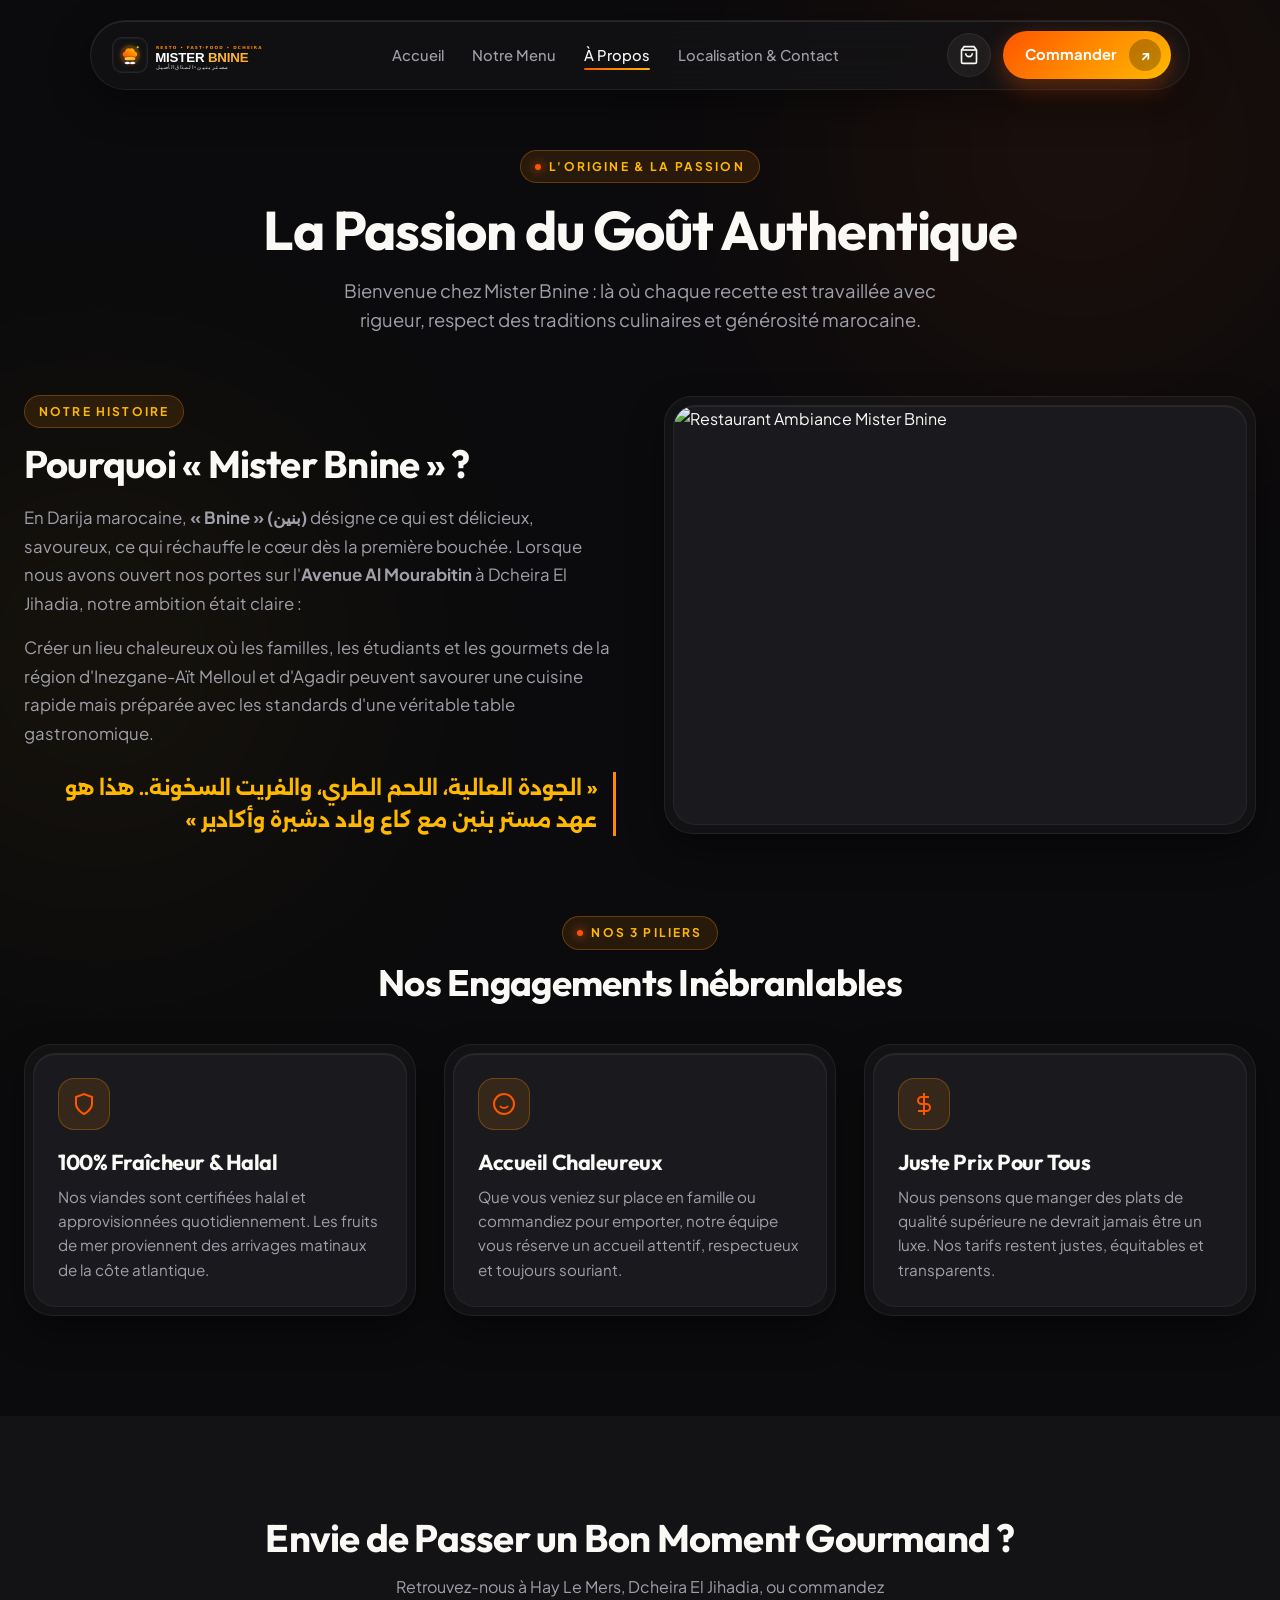
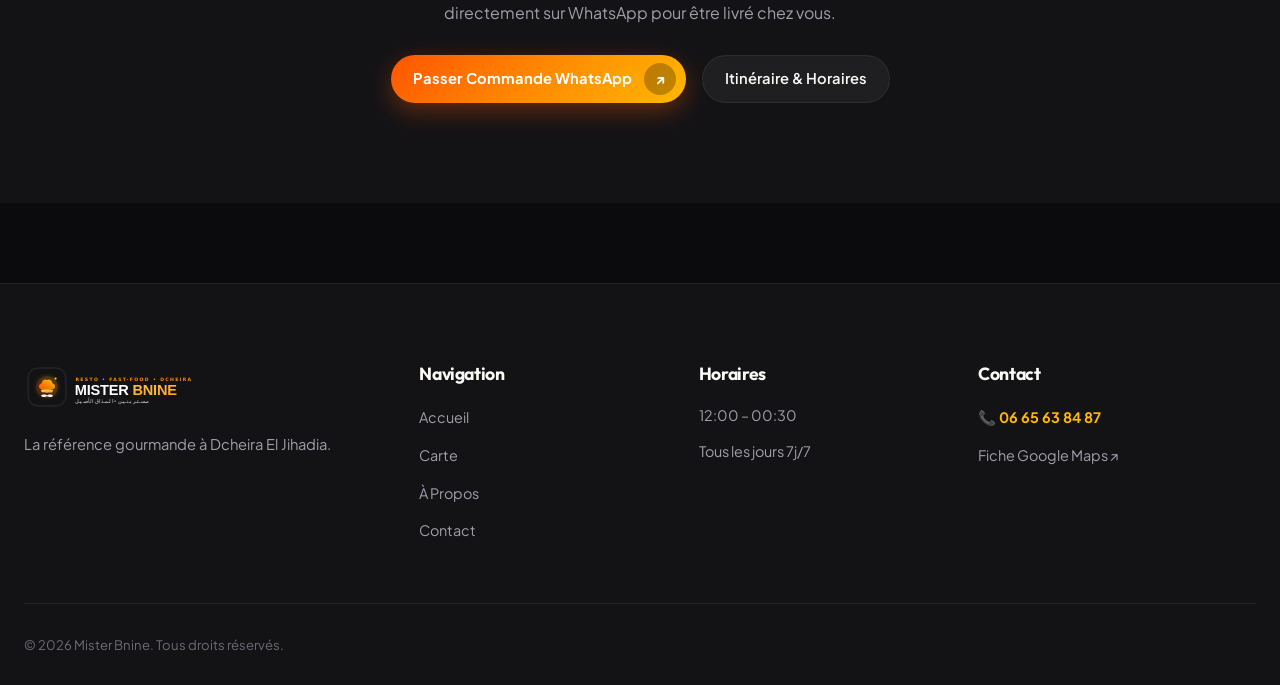
==== about.html @ 8c26ad66 "feat: initial release for Mister Bnine restaurant website and digital ordering system" ====
<!DOCTYPE html>
<html lang="fr" dir="ltr">
<head>
  <meta charset="UTF-8">
  <meta name="viewport" content="width=device-width, initial-scale=1.0">
  <title>À Propos | Mister Bnine - L'Histoire et les Valeurs à Dcheira El Jihadia</title>
  <meta name="description" content="Découvrez l'histoire de Mister Bnine à Dcheira El Jihadia. Notre engagement pour des produits 100% frais, un savoir-faire artisanal et l'amour de la street-food marocaine et internationale.">
  <meta name="keywords" content="Mister Bnine histoire, restaurant Dcheira El Jihadia, qualité Mister Bnine, snack Dcheira, cuisine marocaine fast food">

  <!-- Open Graph -->
  <meta property="og:type" content="article">
  <meta property="og:title" content="À Propos de Mister Bnine | Dcheira El Jihadia">
  <meta property="og:description" content="L'histoire passionnée d'un restaurant qui a su conquérir le cœur et les papilles de Hay Le Mers.">
  <meta property="og:image" content="https://images.unsplash.com/photo-1555396273-367ea4eb4db5?auto=format&fit=crop&w=1200&q=80">
  <meta property="og:url" content="https://maps.app.goo.gl/Y2hHxJQywBc3FXu29">

  <!-- Favicon -->
  <link rel="icon" type="image/svg+xml" href="assets/favicon.svg">

  <!-- Styles -->
  <link rel="stylesheet" href="styles.css">

  <style>
    .about-header {
      padding-top: 150px;
      padding-bottom: 60px;
      text-align: center;
    }
    .about-story-grid {
      display: grid;
      grid-template-columns: 1fr 1fr;
      gap: 48px;
      align-items: center;
      margin-bottom: 80px;
    }
    .values-grid {
      display: grid;
      grid-template-columns: repeat(3, 1fr);
      gap: 28px;
      margin-top: 40px;
    }
    @media (max-width: 900px) {
      .about-story-grid, .values-grid {
        grid-template-columns: 1fr;
      }
    }
  </style>
</head>
<body>

  <!-- Ambient Glow -->
  <div class="ambient-glow glow-top-right"></div>
  <div class="ambient-glow glow-mid-left"></div>

  <!-- Island Navigation -->
  <header class="island-header">
    <nav class="nav-island" aria-label="Navigation Principale">
      <a href="index.html" class="brand-link">
        <img src="assets/logo.svg" alt="Mister Bnine Logo" class="brand-logo-img">
      </a>

      <ul class="nav-links">
        <li class="nav-item"><a href="index.html">Accueil</a></li>
        <li class="nav-item"><a href="menu.html">Notre Menu</a></li>
        <li class="nav-item"><a href="about.html" class="active">À Propos</a></li>
        <li class="nav-item"><a href="contact.html">Localisation & Contact</a></li>
      </ul>

      <div class="nav-actions">
        <button class="btn-cart-trigger" aria-label="Panier">
          <svg width="20" height="20" viewBox="0 0 24 24" fill="none" stroke="currentColor" stroke-width="2">
            <path d="M6 2L3 6v14a2 2 0 0 0 2 2h14a2 2 0 0 0 2-2V6l-3-4z"></path>
            <line x1="3" y1="6" x2="21" y2="6"></line>
            <path d="M16 10a4 4 0 0 1-8 0"></path>
          </svg>
          <span class="cart-count-badge" style="display:none;">0</span>
        </button>

        <a href="https://wa.me/212665638487" target="_blank" rel="noopener" class="btn-primary">
          <span>Commander</span>
          <span class="btn-icon-circle">↗</span>
        </a>

        <button class="mobile-toggle" aria-label="Menu Mobile">
          <span></span><span></span><span></span>
        </button>
      </div>
    </nav>
  </header>

  <!-- Mobile Drawer -->
  <div class="mobile-nav-drawer">
    <a href="index.html">Accueil</a>
    <a href="menu.html">Notre Menu</a>
    <a href="about.html">À Propos</a>
    <a href="contact.html">Localisation & Contact</a>
    <a href="tel:+212665638487" style="color:var(--accent-gold); font-size:1.3rem;">📞 06 65 63 84 87</a>
  </div>

  <main>
    <section class="about-header">
      <div class="container">
        <div class="eyebrow-badge">
          <span class="dot"></span>
          <span>L'Origine & La Passion</span>
        </div>
        <h1 style="font-size:3.4rem; margin-top:16px;">La Passion du Goût Authentique</h1>
        <p style="color:var(--text-secondary); max-width:640px; margin:14px auto 0; font-size:1.15rem;">
          Bienvenue chez Mister Bnine : là où chaque recette est travaillée avec rigueur, respect des traditions culinaires et générosité marocaine.
        </p>
      </div>
    </section>

    <!-- Story Grid -->
    <section class="section" style="padding-top:0;">
      <div class="container">
        
        <div class="about-story-grid">
          <div>
            <div class="eyebrow-badge" style="margin-bottom:14px;">Notre Histoire</div>
            <h2 style="font-size:2.4rem; margin-bottom:18px;">Pourquoi « Mister Bnine » ?</h2>
            <p style="color:var(--text-secondary); font-size:1.05rem; margin-bottom:16px; line-height:1.7;">
              En Darija marocaine, <strong>« Bnine » (بنين)</strong> désigne ce qui est délicieux, savoureux, ce qui réchauffe le cœur dès la première bouchée. Lorsque nous avons ouvert nos portes sur l'<strong>Avenue Al Mourabitin</strong> à Dcheira El Jihadia, notre ambition était claire :
            </p>
            <p style="color:var(--text-secondary); font-size:1.05rem; margin-bottom:24px; line-height:1.7;">
              Créer un lieu chaleureux où les familles, les étudiants et les gourmets de la région d'Inezgane-Aït Melloul et d'Agadir peuvent savourer une cuisine rapide mais préparée avec les standards d'une véritable table gastronomique.
            </p>
            <div class="arabic-text" style="font-size:1.25rem; color:var(--accent-gold); font-weight:700; border-right:3px solid var(--accent-secondary); padding-right:16px;">
              « الجودة العالية، اللحم الطري، والفريت السخونة.. هذا هو عهد مستر بنين مع كاع ولاد دشيرة وأكادير »
            </div>
          </div>

          <div class="doppelrand-card">
            <div class="doppelrand-inner" style="padding:0; overflow:hidden; height:420px;">
              <img src="https://images.unsplash.com/photo-1555396273-367ea4eb4db5?auto=format&fit=crop&w=800&q=80" alt="Restaurant Ambiance Mister Bnine" style="width:100%; height:100%; object-fit:cover;">
            </div>
          </div>
        </div>

        <!-- 3 Pillars of Quality -->
        <div style="text-align:center; max-width:600px; margin:40px auto 0;">
          <div class="eyebrow-badge">
            <span class="dot"></span>
            <span>Nos 3 Piliers</span>
          </div>
          <h2 style="font-size:2.3rem; margin-top:12px;">Nos Engagements Inébranlables</h2>
        </div>

        <div class="values-grid">
          
          <div class="doppelrand-card">
            <div class="doppelrand-inner">
              <div class="bento-icon-box">
                <svg width="24" height="24" viewBox="0 0 24 24" fill="none" stroke="currentColor" stroke-width="2">
                  <path d="M12 22s8-4 8-10V5l-8-3-8 3v7c0 6 8 10 8 10z"></path>
                </svg>
              </div>
              <h3 style="font-size:1.35rem; margin-bottom:10px;">100% Fraîcheur & Halal</h3>
              <p style="color:var(--text-secondary); font-size:0.95rem; line-height:1.6;">
                Nos viandes sont certifiées halal et approvisionnées quotidiennement. Les fruits de mer proviennent des arrivages matinaux de la côte atlantique.
              </p>
            </div>
          </div>

          <div class="doppelrand-card">
            <div class="doppelrand-inner">
              <div class="bento-icon-box">
                <svg width="24" height="24" viewBox="0 0 24 24" fill="none" stroke="currentColor" stroke-width="2">
                  <circle cx="12" cy="12" r="10"></circle>
                  <path d="M8 14s1.5 2 4 2 4-2 4-2"></path>
                  <line x1="9" y1="9" x2="9.01" y2="9"></line>
                  <line x1="15" y1="9" x2="15.01" y2="9"></line>
                </svg>
              </div>
              <h3 style="font-size:1.35rem; margin-bottom:10px;">Accueil Chaleureux</h3>
              <p style="color:var(--text-secondary); font-size:0.95rem; line-height:1.6;">
                Que vous veniez sur place en famille ou commandiez pour emporter, notre équipe vous réserve un accueil attentif, respectueux et toujours souriant.
              </p>
            </div>
          </div>

          <div class="doppelrand-card">
            <div class="doppelrand-inner">
              <div class="bento-icon-box">
                <svg width="24" height="24" viewBox="0 0 24 24" fill="none" stroke="currentColor" stroke-width="2">
                  <line x1="12" y1="1" x2="12" y2="23"></line>
                  <path d="M17 5H9.5a3.5 3.5 0 0 0 0 7h5a3.5 3.5 0 0 1 0 7H6"></path>
                </svg>
              </div>
              <h3 style="font-size:1.35rem; margin-bottom:10px;">Juste Prix Pour Tous</h3>
              <p style="color:var(--text-secondary); font-size:0.95rem; line-height:1.6;">
                Nous pensons que manger des plats de qualité supérieure ne devrait jamais être un luxe. Nos tarifs restent justes, équitables et transparents.
              </p>
            </div>
          </div>

        </div>

      </div>
    </section>

    <!-- CTA Section -->
    <section class="section" style="background:var(--bg-surface);">
      <div class="container" style="text-align:center;">
        <h2 style="font-size:2.4rem;">Envie de Passer un Bon Moment Gourmand ?</h2>
        <p style="color:var(--text-secondary); max-width:550px; margin:14px auto 30px;">
          Retrouvez-nous à Hay Le Mers, Dcheira El Jihadia, ou commandez directement sur WhatsApp pour être livré chez vous.
        </p>
        <div style="display:flex; justify-content:center; gap:16px; flex-wrap:wrap;">
          <a href="https://wa.me/212665638487" target="_blank" class="btn-primary">
            <span>Passer Commande WhatsApp</span>
            <span class="btn-icon-circle">↗</span>
          </a>
          <a href="contact.html" class="btn-secondary">
            <span>Itinéraire & Horaires</span>
          </a>
        </div>
      </div>
    </section>
  </main>

  <!-- Cart Drawer -->
  <div class="cart-drawer-overlay"></div>
  <aside class="cart-drawer" aria-label="Panier">
    <div class="cart-header">
      <h3>
        <svg width="22" height="22" viewBox="0 0 24 24" fill="none" stroke="currentColor" stroke-width="2">
          <path d="M6 2L3 6v14a2 2 0 0 0 2 2h14a2 2 0 0 0 2-2V6l-3-4z"></path>
          <line x1="3" y1="6" x2="21" y2="6"></line>
          <path d="M16 10a4 4 0 0 1-8 0"></path>
        </svg>
        <span>Mon Panier Mister Bnine</span>
      </h3>
      <button class="btn-close-cart" aria-label="Fermer">✕</button>
    </div>
    <div class="cart-items-list"></div>
    <div class="cart-footer">
      <div class="cart-total-row">
        <span>Total :</span>
        <span class="cart-total-val">0 DH</span>
      </div>
      <div class="order-type-selector">
        <button class="order-type-btn active" data-type="livraison">🛵 Livraison</button>
        <button class="order-type-btn" data-type="emporter">🥡 À emporter</button>
      </div>
      <input type="text" id="cart-name" class="cart-input-field" placeholder="Votre nom complet...">
      <input type="text" id="cart-address" class="cart-input-field" placeholder="Adresse à Dcheira / Inezgane...">
      <input type="text" id="cart-notes" class="cart-input-field" placeholder="Notes particulières...">
      <button class="btn-whatsapp-checkout">Envoyer sur WhatsApp</button>
    </div>
  </aside>

  <!-- Footer -->
  <footer class="site-footer">
    <div class="container">
      <div class="footer-grid">
        <div class="footer-brand">
          <img src="assets/logo.svg" alt="Mister Bnine Logo" style="height:46px; width:auto;">
          <p>La référence gourmande à Dcheira El Jihadia.</p>
        </div>
        <div class="footer-col">
          <h4>Navigation</h4>
          <ul class="footer-links">
            <li><a href="index.html">Accueil</a></li>
            <li><a href="menu.html">Carte</a></li>
            <li><a href="about.html">À Propos</a></li>
            <li><a href="contact.html">Contact</a></li>
          </ul>
        </div>
        <div class="footer-col">
          <h4>Horaires</h4>
          <ul class="footer-links" style="color:var(--text-secondary); font-size:0.9rem;">
            <li>12:00 – 00:30</li>
            <li>Tous les jours 7j/7</li>
          </ul>
        </div>
        <div class="footer-col">
          <h4>Contact</h4>
          <ul class="footer-links">
            <li><a href="tel:+212665638487" style="color:var(--accent-gold); font-weight:700;">📞 06 65 63 84 87</a></li>
            <li><a href="https://maps.app.goo.gl/Y2hHxJQywBc3FXu29" target="_blank" rel="noopener">Fiche Google Maps ↗</a></li>
          </ul>
        </div>
      </div>
      <div class="footer-bottom">
        <div>&copy; 2026 Mister Bnine. Tous droits réservés.</div>
      </div>
    </div>
  </footer>

  <script src="app.js"></script>
</body>
</html>
---- styles.css ----
/* ==========================================================================
   MISTER BNINE - HIGH-END DIGITAL EXPERIENCE DESIGN SYSTEM
   Restaurant & Fast-Food Gastronomique | Dcheira El Jihadia (Agadir)
   Design Archetype: Warm Culinary Noir & Architectural Glass Doppelrand
   ========================================================================== */

@import url('https://fonts.googleapis.com/css2?family=Alexandria:wght@400;600;700;800&family=Outfit:wght@400;500;600;700;800;900&family=Plus+Jakarta+Sans:wght@300;400;500;600;700;800&display=swap');

:root {
  /* Brand Culinary Noir & Amber Palette */
  --bg-deep: #0B0B0D;
  --bg-surface: #131316;
  --bg-card: #1A1A1E;
  --bg-card-inner: #222227;
  --bg-elevated: #28282F;
  
  --accent-primary: #FF5500;
  --accent-secondary: #FF8A00;
  --accent-gold: #FFB800;
  --accent-gold-light: #FFE28A;
  --accent-gradient: linear-gradient(135deg, #FF5500 0%, #FF8A00 50%, #FFB800 100%);
  --accent-subtle: rgba(255, 138, 0, 0.12);
  --accent-glow: rgba(255, 85, 0, 0.35);

  --text-primary: #FAF9F6;
  --text-secondary: #A0A0AB;
  --text-muted: #6B6B76;
  
  --border-subtle: rgba(255, 255, 255, 0.07);
  --border-glow: rgba(255, 138, 0, 0.3);
  --border-highlight: rgba(255, 255, 255, 0.15);

  --status-open: #10B981;
  --status-closed: #EF4444;

  /* Typography */
  --font-heading: 'Outfit', -apple-system, sans-serif;
  --font-body: 'Plus Jakarta Sans', -apple-system, sans-serif;
  --font-arabic: 'Alexandria', 'Cairo', sans-serif;

  /* Haptic Transitions */
  --ease-spring: cubic-bezier(0.16, 1, 0.3, 1);
  --ease-smooth: cubic-bezier(0.32, 0.72, 0, 1);
  --duration-fast: 200ms;
  --duration-normal: 400ms;
  --duration-slow: 700ms;

  /* Doppelrand / Double-Bezel Radii */
  --radius-outer: 28px;
  --radius-inner: 22px;
  --radius-pill: 9999px;
  --radius-sm: 14px;
}

/* Base Reset & Smooth Scroll */
*, *::before, *::after {
  box-sizing: border-box;
  margin: 0;
  padding: 0;
}

html {
  font-size: 16px;
  scroll-behavior: smooth;
  background-color: var(--bg-deep);
  color: var(--text-primary);
  font-family: var(--font-body);
  -webkit-font-smoothing: antialiased;
  -moz-osx-font-smoothing: grayscale;
}

body {
  min-height: 100dvh;
  overflow-x: hidden;
  background-color: var(--bg-deep);
  line-height: 1.6;
  position: relative;
}

/* Ambient Radial Mesh & Grain Simulation */
.ambient-glow {
  position: fixed;
  pointer-events: none;
  z-index: 0;
  width: 600px;
  height: 600px;
  border-radius: 50%;
  filter: blur(140px);
  opacity: 0.18;
  transition: transform var(--duration-slow) var(--ease-spring);
}

.glow-top-right {
  top: -150px;
  right: -100px;
  background: radial-gradient(circle, #FF5500 0%, transparent 70%);
}

.glow-mid-left {
  top: 40%;
  left: -200px;
  background: radial-gradient(circle, #FFB800 0%, transparent 70%);
  opacity: 0.12;
}

/* Typography Scale */
h1, h2, h3, h4, h5, h6 {
  font-family: var(--font-heading);
  color: var(--text-primary);
  line-height: 1.15;
  font-weight: 700;
  letter-spacing: -0.02em;
}

.arabic-text {
  font-family: var(--font-arabic);
  direction: rtl;
}

/* Eyebrow Micro Badges */
.eyebrow-badge {
  display: inline-flex;
  align-items: center;
  gap: 8px;
  padding: 6px 14px;
  border-radius: var(--radius-pill);
  font-size: 0.75rem;
  font-weight: 700;
  text-transform: uppercase;
  letter-spacing: 0.18em;
  background: var(--accent-subtle);
  border: 1px solid var(--border-glow);
  color: var(--accent-gold);
}

.eyebrow-badge .dot {
  width: 6px;
  height: 6px;
  border-radius: 50%;
  background: var(--accent-primary);
  box-shadow: 0 0 10px var(--accent-primary);
  animation: pulseDot 2s infinite ease-in-out;
}

@keyframes pulseDot {
  0%, 100% { opacity: 1; transform: scale(1); }
  50% { opacity: 0.4; transform: scale(0.85); }
}

/* Containers */
.container {
  width: 100%;
  max-width: 1280px;
  margin: 0 auto;
  padding: 0 24px;
  position: relative;
  z-index: 2;
}

/* Section Spacing (Allowing breathing space) */
.section {
  padding: 100px 0;
  position: relative;
}

@media (max-width: 768px) {
  .section {
    padding: 60px 0;
  }
}

/* ==========================================================================
   FLOATING ISLAND NAVIGATION
   ========================================================================== */
.island-header {
  position: fixed;
  top: 20px;
  left: 0;
  right: 0;
  z-index: 1000;
  display: flex;
  justify-content: center;
  padding: 0 20px;
  pointer-events: none;
}

.nav-island {
  pointer-events: auto;
  display: flex;
  align-items: center;
  justify-content: space-between;
  width: 100%;
  max-width: 1100px;
  padding: 10px 18px;
  background: rgba(19, 19, 22, 0.75);
  backdrop-filter: blur(20px);
  -webkit-backdrop-filter: blur(20px);
  border: 1px solid var(--border-subtle);
  border-radius: var(--radius-pill);
  box-shadow: 0 12px 40px rgba(0, 0, 0, 0.45), inset 0 1px 1px rgba(255, 255, 255, 0.1);
  transition: all var(--duration-normal) var(--ease-spring);
}

.nav-island.scrolled {
  background: rgba(14, 14, 16, 0.92);
  border-color: rgba(255, 255, 255, 0.12);
  box-shadow: 0 16px 48px rgba(0, 0, 0, 0.65);
}

.brand-link {
  display: flex;
  align-items: center;
  gap: 12px;
  text-decoration: none;
}

.brand-logo-img {
  height: 42px;
  width: auto;
}

.nav-links {
  display: flex;
  align-items: center;
  gap: 28px;
  list-style: none;
}

.nav-item a {
  text-decoration: none;
  color: var(--text-secondary);
  font-size: 0.92rem;
  font-weight: 500;
  transition: color var(--duration-fast) ease;
  position: relative;
}

.nav-item a:hover,
.nav-item a.active {
  color: var(--text-primary);
}

.nav-item a.active::after {
  content: '';
  position: absolute;
  bottom: -6px;
  left: 0;
  right: 0;
  height: 2px;
  background: var(--accent-gradient);
  border-radius: 2px;
}

.nav-actions {
  display: flex;
  align-items: center;
  gap: 12px;
}

/* Nested Button-in-Button Pattern */
.btn-primary {
  display: inline-flex;
  align-items: center;
  gap: 12px;
  padding: 8px 10px 8px 22px;
  border-radius: var(--radius-pill);
  background: var(--accent-gradient);
  color: #FFFFFF;
  font-family: var(--font-body);
  font-size: 0.92rem;
  font-weight: 700;
  text-decoration: none;
  border: none;
  cursor: pointer;
  box-shadow: 0 8px 24px var(--accent-glow);
  transition: all var(--duration-fast) var(--ease-spring);
}

.btn-primary:hover {
  transform: translateY(-2px);
  box-shadow: 0 12px 32px rgba(255, 85, 0, 0.5);
}

.btn-primary:active {
  transform: scale(0.98);
}

.btn-icon-circle {
  width: 32px;
  height: 32px;
  border-radius: 50%;
  background: rgba(0, 0, 0, 0.25);
  display: flex;
  align-items: center;
  justify-content: center;
  transition: transform var(--duration-fast) var(--ease-spring);
}

.btn-primary:hover .btn-icon-circle {
  transform: translateX(2px) rotate(-15deg);
}

.btn-secondary {
  display: inline-flex;
  align-items: center;
  gap: 10px;
  padding: 10px 22px;
  border-radius: var(--radius-pill);
  background: rgba(255, 255, 255, 0.05);
  color: var(--text-primary);
  font-family: var(--font-body);
  font-size: 0.92rem;
  font-weight: 600;
  text-decoration: none;
  border: 1px solid var(--border-subtle);
  backdrop-filter: blur(10px);
  cursor: pointer;
  transition: all var(--duration-fast) var(--ease-spring);
}

.btn-secondary:hover {
  background: rgba(255, 255, 255, 0.1);
  border-color: rgba(255, 255, 255, 0.2);
  transform: translateY(-2px);
}

.btn-cart-trigger {
  position: relative;
  width: 44px;
  height: 44px;
  border-radius: 50%;
  background: rgba(255, 255, 255, 0.05);
  border: 1px solid var(--border-subtle);
  color: var(--text-primary);
  display: flex;
  align-items: center;
  justify-content: center;
  cursor: pointer;
  transition: all var(--duration-fast) ease;
}

.btn-cart-trigger:hover {
  background: rgba(255, 138, 0, 0.15);
  border-color: var(--accent-secondary);
}

.cart-count-badge {
  position: absolute;
  top: -4px;
  right: -4px;
  background: var(--accent-primary);
  color: white;
  font-size: 0.72rem;
  font-weight: 800;
  width: 20px;
  height: 20px;
  border-radius: 50%;
  display: flex;
  align-items: center;
  justify-content: center;
  box-shadow: 0 2px 8px rgba(255, 85, 0, 0.6);
}

/* Mobile Hamburger */
.mobile-toggle {
  display: none;
  background: transparent;
  border: none;
  cursor: pointer;
  padding: 8px;
  flex-direction: column;
  gap: 6px;
  z-index: 1001;
}

.mobile-toggle span {
  width: 24px;
  height: 2px;
  background-color: var(--text-primary);
  border-radius: 2px;
  transition: all var(--duration-normal) var(--ease-spring);
}

.mobile-toggle.active span:nth-child(1) {
  transform: translateY(8px) rotate(45deg);
}

.mobile-toggle.active span:nth-child(2) {
  opacity: 0;
}

.mobile-toggle.active span:nth-child(3) {
  transform: translateY(-8px) rotate(-45deg);
}

/* Mobile Nav Drawer */
.mobile-nav-drawer {
  position: fixed;
  inset: 0;
  background: rgba(11, 11, 13, 0.96);
  backdrop-filter: blur(30px);
  -webkit-backdrop-filter: blur(30px);
  z-index: 999;
  display: flex;
  flex-direction: column;
  justify-content: center;
  align-items: center;
  gap: 28px;
  opacity: 0;
  pointer-events: none;
  transition: opacity var(--duration-normal) ease;
}

.mobile-nav-drawer.open {
  opacity: 1;
  pointer-events: auto;
}

.mobile-nav-drawer a {
  text-decoration: none;
  font-family: var(--font-heading);
  font-size: 1.8rem;
  font-weight: 700;
  color: var(--text-primary);
  transition: color var(--duration-fast) ease;
}

.mobile-nav-drawer a:hover {
  color: var(--accent-secondary);
}

/* ==========================================================================
   DOUBLE-BEZEL (DOPPELRAND) HARDWARE ARCHITECTURE
   Machined container aesthetic (outer shell + inner core)
   ========================================================================== */
.doppelrand-card {
  background: rgba(255, 255, 255, 0.03);
  border: 1px solid var(--border-subtle);
  border-radius: var(--radius-outer);
  padding: 8px;
  box-shadow: 0 16px 36px rgba(0, 0, 0, 0.4);
  transition: all var(--duration-normal) var(--ease-spring);
}

.doppelrand-card:hover {
  border-color: rgba(255, 138, 0, 0.35);
  box-shadow: 0 20px 48px rgba(0, 0, 0, 0.6), 0 0 24px rgba(255, 138, 0, 0.1);
  transform: translateY(-4px);
}

.doppelrand-inner {
  background: var(--bg-card);
  border: 1px solid rgba(255, 255, 255, 0.05);
  border-radius: var(--radius-inner);
  padding: 24px;
  box-shadow: inset 0 1px 1px rgba(255, 255, 255, 0.08);
  height: 100%;
  display: flex;
  flex-direction: column;
}

/* ==========================================================================
   HERO SECTION
   ========================================================================== */
.hero-section {
  min-height: 100dvh;
  display: flex;
  align-items: center;
  padding-top: 130px;
  padding-bottom: 60px;
  position: relative;
  overflow: hidden;
}

.hero-grid {
  display: grid;
  grid-template-columns: 1.15fr 0.85fr;
  gap: 48px;
  align-items: center;
}

.hero-content {
  display: flex;
  flex-direction: column;
  gap: 20px;
}

.hero-title {
  font-size: 3.8rem;
  font-weight: 900;
  line-height: 1.08;
  letter-spacing: -0.03em;
}

.hero-title .highlight {
  background: var(--accent-gradient);
  -webkit-background-clip: text;
  -webkit-text-fill-color: transparent;
}

.hero-subtitle {
  font-size: 1.15rem;
  color: var(--text-secondary);
  max-width: 540px;
  line-height: 1.6;
}

.hero-actions {
  display: flex;
  align-items: center;
  gap: 16px;
  flex-wrap: wrap;
  margin-top: 8px;
}

.hero-badges-strip {
  display: flex;
  align-items: center;
  gap: 24px;
  margin-top: 18px;
  padding-top: 20px;
  border-top: 1px solid var(--border-subtle);
  flex-wrap: wrap;
}

.hero-badge-item {
  display: flex;
  align-items: center;
  gap: 10px;
}

.badge-icon-box {
  width: 40px;
  height: 40px;
  border-radius: 12px;
  background: rgba(255, 255, 255, 0.04);
  border: 1px solid var(--border-subtle);
  display: flex;
  align-items: center;
  justify-content: center;
  color: var(--accent-gold);
}

.badge-text-group .b-label {
  font-size: 0.72rem;
  text-transform: uppercase;
  color: var(--text-muted);
  letter-spacing: 0.08em;
  font-weight: 600;
}

.badge-text-group .b-value {
  font-size: 0.95rem;
  font-weight: 700;
  color: var(--text-primary);
}

/* Hero Visual Double-Bezel Showcase */
.hero-visual {
  position: relative;
}

.hero-main-card {
  position: relative;
  border-radius: var(--radius-outer);
  overflow: hidden;
}

.hero-media-wrap {
  position: relative;
  width: 100%;
  height: 480px;
  border-radius: var(--radius-inner);
  overflow: hidden;
}

.hero-media-wrap img {
  width: 100%;
  height: 100%;
  object-fit: cover;
  transition: transform var(--duration-slow) var(--ease-spring);
}

.hero-media-wrap:hover img {
  transform: scale(1.04);
}

.hero-media-overlay {
  position: absolute;
  inset: 0;
  background: linear-gradient(180deg, transparent 40%, rgba(11, 11, 13, 0.9) 100%);
  display: flex;
  flex-direction: column;
  justify-content: flex-end;
  padding: 28px;
}

.floating-pill-badge {
  position: absolute;
  top: 20px;
  left: 20px;
  background: rgba(14, 14, 16, 0.85);
  backdrop-filter: blur(16px);
  border: 1px solid rgba(255, 255, 255, 0.15);
  padding: 8px 16px;
  border-radius: var(--radius-pill);
  display: flex;
  align-items: center;
  gap: 8px;
  font-size: 0.82rem;
  font-weight: 700;
  color: #FFFFFF;
  box-shadow: 0 8px 24px rgba(0, 0, 0, 0.5);
}

.live-status-dot {
  width: 8px;
  height: 8px;
  border-radius: 50%;
  background: var(--status-open);
  box-shadow: 0 0 10px var(--status-open);
}

.live-status-dot.closed {
  background: var(--status-closed);
  box-shadow: 0 0 10px var(--status-closed);
}

/* Secondary Floating Card */
.hero-floating-stat {
  position: absolute;
  bottom: -20px;
  right: -20px;
  background: rgba(22, 22, 26, 0.9);
  backdrop-filter: blur(20px);
  border: 1px solid rgba(255, 138, 0, 0.3);
  padding: 16px 20px;
  border-radius: var(--radius-inner);
  box-shadow: 0 16px 36px rgba(0, 0, 0, 0.5);
  display: flex;
  align-items: center;
  gap: 14px;
}

.star-rating {
  color: var(--accent-gold);
  display: flex;
  gap: 2px;
}

/* ==========================================================================
   FEATURE BENTO GRID (Why Mister Bnine)
   ========================================================================== */
.bento-grid {
  display: grid;
  grid-template-columns: repeat(12, 1fr);
  gap: 24px;
  margin-top: 48px;
}

.bento-col-4 { grid-column: span 4; }
.bento-col-6 { grid-column: span 6; }
.bento-col-8 { grid-column: span 8; }
.bento-col-12 { grid-column: span 12; }

.bento-icon-box {
  width: 52px;
  height: 52px;
  border-radius: 16px;
  background: var(--accent-subtle);
  border: 1px solid var(--border-glow);
  display: flex;
  align-items: center;
  justify-content: center;
  color: var(--accent-primary);
  margin-bottom: 20px;
}

.bento-title {
  font-size: 1.35rem;
  margin-bottom: 10px;
}

.bento-desc {
  color: var(--text-secondary);
  font-size: 0.95rem;
  line-height: 1.6;
}

/* ==========================================================================
   MENU SHOWCASE & CATEGORY FILTER
   ========================================================================== */
.menu-nav-tabs {
  display: flex;
  align-items: center;
  justify-content: center;
  gap: 10px;
  flex-wrap: wrap;
  margin: 36px 0 44px;
}

.menu-tab-btn {
  background: rgba(255, 255, 255, 0.04);
  border: 1px solid var(--border-subtle);
  color: var(--text-secondary);
  font-family: var(--font-body);
  font-size: 0.9rem;
  font-weight: 600;
  padding: 10px 20px;
  border-radius: var(--radius-pill);
  cursor: pointer;
  display: inline-flex;
  align-items: center;
  gap: 8px;
  transition: all var(--duration-fast) var(--ease-spring);
}

.menu-tab-btn:hover {
  color: var(--text-primary);
  background: rgba(255, 255, 255, 0.08);
}

.menu-tab-btn.active {
  background: var(--accent-gradient);
  border-color: transparent;
  color: #FFFFFF;
  box-shadow: 0 6px 20px var(--accent-glow);
}

.menu-grid {
  display: grid;
  grid-template-columns: repeat(auto-fill, minmax(320px, 1fr));
  gap: 28px;
}

.menu-card {
  display: flex;
  flex-direction: column;
}

.menu-item-media {
  position: relative;
  width: 100%;
  height: 220px;
  border-radius: calc(var(--radius-inner) - 4px);
  overflow: hidden;
  margin-bottom: 18px;
}

.menu-item-media img {
  width: 100%;
  height: 100%;
  object-fit: cover;
  transition: transform var(--duration-normal) var(--ease-spring);
}

.menu-card:hover .menu-item-media img {
  transform: scale(1.08);
}

.item-badge {
  position: absolute;
  top: 12px;
  left: 12px;
  background: rgba(14, 14, 16, 0.85);
  backdrop-filter: blur(10px);
  border: 1px solid rgba(255, 255, 255, 0.15);
  color: var(--accent-gold);
  font-size: 0.72rem;
  font-weight: 700;
  text-transform: uppercase;
  letter-spacing: 0.05em;
  padding: 4px 10px;
  border-radius: var(--radius-pill);
}

.menu-item-header {
  display: flex;
  justify-content: space-between;
  align-items: baseline;
  gap: 12px;
  margin-bottom: 8px;
}

.item-name {
  font-size: 1.25rem;
  font-weight: 700;
}

.item-price {
  font-family: var(--font-heading);
  font-size: 1.35rem;
  font-weight: 800;
  color: var(--accent-gold);
  white-space: nowrap;
}

.item-description {
  color: var(--text-secondary);
  font-size: 0.88rem;
  margin-bottom: 20px;
  flex-grow: 1;
}

.menu-item-footer {
  display: flex;
  align-items: center;
  justify-content: space-between;
  padding-top: 14px;
  border-top: 1px solid var(--border-subtle);
  margin-top: auto;
}

.btn-add-cart {
  display: inline-flex;
  align-items: center;
  gap: 8px;
  background: var(--accent-subtle);
  border: 1px solid var(--border-glow);
  color: var(--accent-gold);
  font-family: var(--font-body);
  font-size: 0.85rem;
  font-weight: 700;
  padding: 8px 16px;
  border-radius: var(--radius-pill);
  cursor: pointer;
  transition: all var(--duration-fast) var(--ease-spring);
}

.btn-add-cart:hover {
  background: var(--accent-gradient);
  border-color: transparent;
  color: #FFFFFF;
  box-shadow: 0 4px 14px var(--accent-glow);
}

/* ==========================================================================
   SLIDING CART & WHATSAPP ORDER DRAWER
   ========================================================================== */
.cart-drawer-overlay {
  position: fixed;
  inset: 0;
  background: rgba(0, 0, 0, 0.75);
  backdrop-filter: blur(8px);
  -webkit-backdrop-filter: blur(8px);
  z-index: 1100;
  opacity: 0;
  pointer-events: none;
  transition: opacity var(--duration-normal) ease;
}

.cart-drawer-overlay.open {
  opacity: 1;
  pointer-events: auto;
}

.cart-drawer {
  position: fixed;
  top: 0;
  right: -100%;
  width: 100%;
  max-width: 440px;
  height: 100dvh;
  background: var(--bg-surface);
  border-left: 1px solid var(--border-subtle);
  z-index: 1101;
  display: flex;
  flex-direction: column;
  box-shadow: -16px 0 48px rgba(0, 0, 0, 0.8);
  transition: right var(--duration-normal) var(--ease-spring);
}

.cart-drawer.open {
  right: 0;
}

.cart-header {
  padding: 24px;
  border-bottom: 1px solid var(--border-subtle);
  display: flex;
  align-items: center;
  justify-content: space-between;
}

.cart-header h3 {
  font-size: 1.35rem;
  display: flex;
  align-items: center;
  gap: 10px;
}

.btn-close-cart {
  background: rgba(255, 255, 255, 0.05);
  border: 1px solid var(--border-subtle);
  color: var(--text-primary);
  width: 36px;
  height: 36px;
  border-radius: 50%;
  display: flex;
  align-items: center;
  justify-content: center;
  cursor: pointer;
  transition: all var(--duration-fast) ease;
}

.btn-close-cart:hover {
  background: rgba(255, 255, 255, 0.15);
}

.cart-items-list {
  flex-grow: 1;
  overflow-y: auto;
  padding: 24px;
  display: flex;
  flex-direction: column;
  gap: 16px;
}

.empty-cart-state {
  display: flex;
  flex-direction: column;
  align-items: center;
  justify-content: center;
  height: 100%;
  color: var(--text-muted);
  text-align: center;
  gap: 12px;
}

.cart-item-row {
  display: flex;
  align-items: center;
  justify-content: space-between;
  gap: 12px;
  background: var(--bg-card);
  padding: 14px;
  border-radius: var(--radius-inner);
  border: 1px solid var(--border-subtle);
}

.cart-item-info h4 {
  font-size: 0.95rem;
  margin-bottom: 4px;
}

.cart-item-info .item-unit-price {
  font-size: 0.82rem;
  color: var(--accent-gold);
  font-weight: 700;
}

.cart-item-qty {
  display: flex;
  align-items: center;
  gap: 8px;
  background: var(--bg-deep);
  border-radius: var(--radius-pill);
  padding: 4px 8px;
}

.qty-btn {
  background: transparent;
  border: none;
  color: var(--text-primary);
  cursor: pointer;
  font-size: 1rem;
  font-weight: bold;
  width: 22px;
  height: 22px;
  display: flex;
  align-items: center;
  justify-content: center;
}

.qty-val {
  font-size: 0.88rem;
  font-weight: 700;
  min-width: 18px;
  text-align: center;
}

.cart-footer {
  padding: 24px;
  border-top: 1px solid var(--border-subtle);
  background: var(--bg-surface);
  display: flex;
  flex-direction: column;
  gap: 16px;
}

.cart-total-row {
  display: flex;
  align-items: center;
  justify-content: space-between;
  font-size: 1.25rem;
  font-weight: 800;
}

.cart-total-val {
  color: var(--accent-gold);
}

.order-type-selector {
  display: flex;
  gap: 8px;
  background: var(--bg-deep);
  padding: 4px;
  border-radius: var(--radius-pill);
}

.order-type-btn {
  flex: 1;
  background: transparent;
  border: none;
  color: var(--text-secondary);
  font-family: var(--font-body);
  font-size: 0.82rem;
  font-weight: 600;
  padding: 8px 12px;
  border-radius: var(--radius-pill);
  cursor: pointer;
  transition: all var(--duration-fast) ease;
}

.order-type-btn.active {
  background: var(--bg-card);
  color: var(--text-primary);
  box-shadow: 0 2px 8px rgba(0, 0, 0, 0.4);
}

.cart-input-field {
  width: 100%;
  padding: 12px 16px;
  background: var(--bg-deep);
  border: 1px solid var(--border-subtle);
  border-radius: var(--radius-sm);
  color: var(--text-primary);
  font-family: var(--font-body);
  font-size: 0.88rem;
  outline: none;
  transition: border-color var(--duration-fast) ease;
}

.cart-input-field:focus {
  border-color: var(--accent-secondary);
}

.btn-whatsapp-checkout {
  width: 100%;
  display: flex;
  align-items: center;
  justify-content: center;
  gap: 10px;
  background: #25D366;
  color: #FFFFFF;
  font-family: var(--font-body);
  font-size: 1rem;
  font-weight: 800;
  padding: 14px;
  border-radius: var(--radius-pill);
  border: none;
  cursor: pointer;
  text-decoration: none;
  box-shadow: 0 6px 20px rgba(37, 211, 102, 0.35);
  transition: all var(--duration-fast) var(--ease-spring);
}

.btn-whatsapp-checkout:hover {
  background: #20BD5A;
  transform: translateY(-2px);
  box-shadow: 0 10px 28px rgba(37, 211, 102, 0.5);
}

/* ==========================================================================
   REVIEWS & GOOGLE SOCIAL PROOF SECTION
   ========================================================================== */
.reviews-grid {
  display: grid;
  grid-template-columns: repeat(auto-fit, minmax(320px, 1fr));
  gap: 24px;
  margin-top: 48px;
}

.review-author {
  display: flex;
  align-items: center;
  gap: 12px;
  margin-bottom: 14px;
}

.review-avatar {
  width: 44px;
  height: 44px;
  border-radius: 50%;
  background: var(--accent-gradient);
  display: flex;
  align-items: center;
  justify-content: center;
  font-weight: 800;
  color: #FFFFFF;
}

.review-meta h4 {
  font-size: 0.95rem;
}

.review-meta .r-date {
  font-size: 0.75rem;
  color: var(--text-muted);
}

.review-quote {
  color: var(--text-secondary);
  font-size: 0.92rem;
  line-height: 1.6;
  font-style: italic;
}

/* ==========================================================================
   LOCATION & GOOGLE MAPS SHOWCASE
   ========================================================================== */
.location-card-grid {
  display: grid;
  grid-template-columns: 1fr 1.2fr;
  gap: 36px;
  align-items: center;
}

.location-details {
  display: flex;
  flex-direction: column;
  gap: 24px;
}

.location-item {
  display: flex;
  align-items: flex-start;
  gap: 16px;
}

.loc-icon-box {
  width: 46px;
  height: 46px;
  border-radius: 14px;
  background: var(--accent-subtle);
  border: 1px solid var(--border-glow);
  color: var(--accent-gold);
  display: flex;
  align-items: center;
  justify-content: center;
  flex-shrink: 0;
}

.loc-text h4 {
  font-size: 1.1rem;
  margin-bottom: 4px;
}

.loc-text p {
  color: var(--text-secondary);
  font-size: 0.92rem;
}

.map-container {
  border-radius: var(--radius-inner);
  overflow: hidden;
  height: 400px;
  width: 100%;
  position: relative;
}

.map-container iframe {
  width: 100%;
  height: 100%;
  border: 0;
  filter: invert(90%) hue-rotate(180deg) contrast(110%);
}

/* ==========================================================================
   FOOTER
   ========================================================================== */
.site-footer {
  background: var(--bg-surface);
  border-top: 1px solid var(--border-subtle);
  padding: 80px 0 30px;
  margin-top: 80px;
  position: relative;
}

.footer-grid {
  display: grid;
  grid-template-columns: 1.5fr 1fr 1fr 1.2fr;
  gap: 48px;
  margin-bottom: 60px;
}

.footer-brand p {
  color: var(--text-secondary);
  font-size: 0.92rem;
  margin-top: 16px;
  max-width: 320px;
}

.footer-col h4 {
  font-size: 1.1rem;
  margin-bottom: 20px;
  color: var(--text-primary);
}

.footer-links {
  list-style: none;
  display: flex;
  flex-direction: column;
  gap: 12px;
}

.footer-links a {
  text-decoration: none;
  color: var(--text-secondary);
  font-size: 0.9rem;
  transition: color var(--duration-fast) ease;
}

.footer-links a:hover {
  color: var(--accent-secondary);
}

.footer-bottom {
  display: flex;
  align-items: center;
  justify-content: space-between;
  padding-top: 30px;
  border-top: 1px solid var(--border-subtle);
  color: var(--text-muted);
  font-size: 0.82rem;
  flex-wrap: wrap;
  gap: 16px;
}

/* Toast Notifications */
.toast-container {
  position: fixed;
  bottom: 24px;
  right: 24px;
  z-index: 2000;
  display: flex;
  flex-direction: column;
  gap: 10px;
  pointer-events: none;
}

.toast {
  background: rgba(22, 22, 26, 0.95);
  backdrop-filter: blur(16px);
  border: 1px solid var(--border-glow);
  border-radius: var(--radius-pill);
  padding: 12px 20px;
  color: #FFFFFF;
  font-size: 0.88rem;
  font-weight: 600;
  box-shadow: 0 10px 30px rgba(0, 0, 0, 0.6);
  display: flex;
  align-items: center;
  gap: 10px;
  animation: slideInToast 0.3s var(--ease-spring) forwards;
}

@keyframes slideInToast {
  from { transform: translateY(20px); opacity: 0; }
  to { transform: translateY(0); opacity: 1; }
}

/* ==========================================================================
   RESPONSIVE DESIGN BREAKPOINTS
   ========================================================================== */
@media (max-width: 1024px) {
  .hero-grid {
    grid-template-columns: 1fr;
    gap: 40px;
  }
  .location-card-grid {
    grid-template-columns: 1fr;
  }
  .footer-grid {
    grid-template-columns: 1fr 1fr;
    gap: 36px;
  }
}

@media (max-width: 768px) {
  .nav-links, .nav-actions .btn-primary {
    display: none;
  }
  .mobile-toggle {
    display: flex;
  }
  .hero-title {
    font-size: 2.6rem;
  }
  .bento-grid {
    grid-template-columns: 1fr;
  }
  .bento-col-4, .bento-col-6, .bento-col-8, .bento-col-12 {
    grid-column: span 1;
  }
  .footer-grid {
    grid-template-columns: 1fr;
  }
}
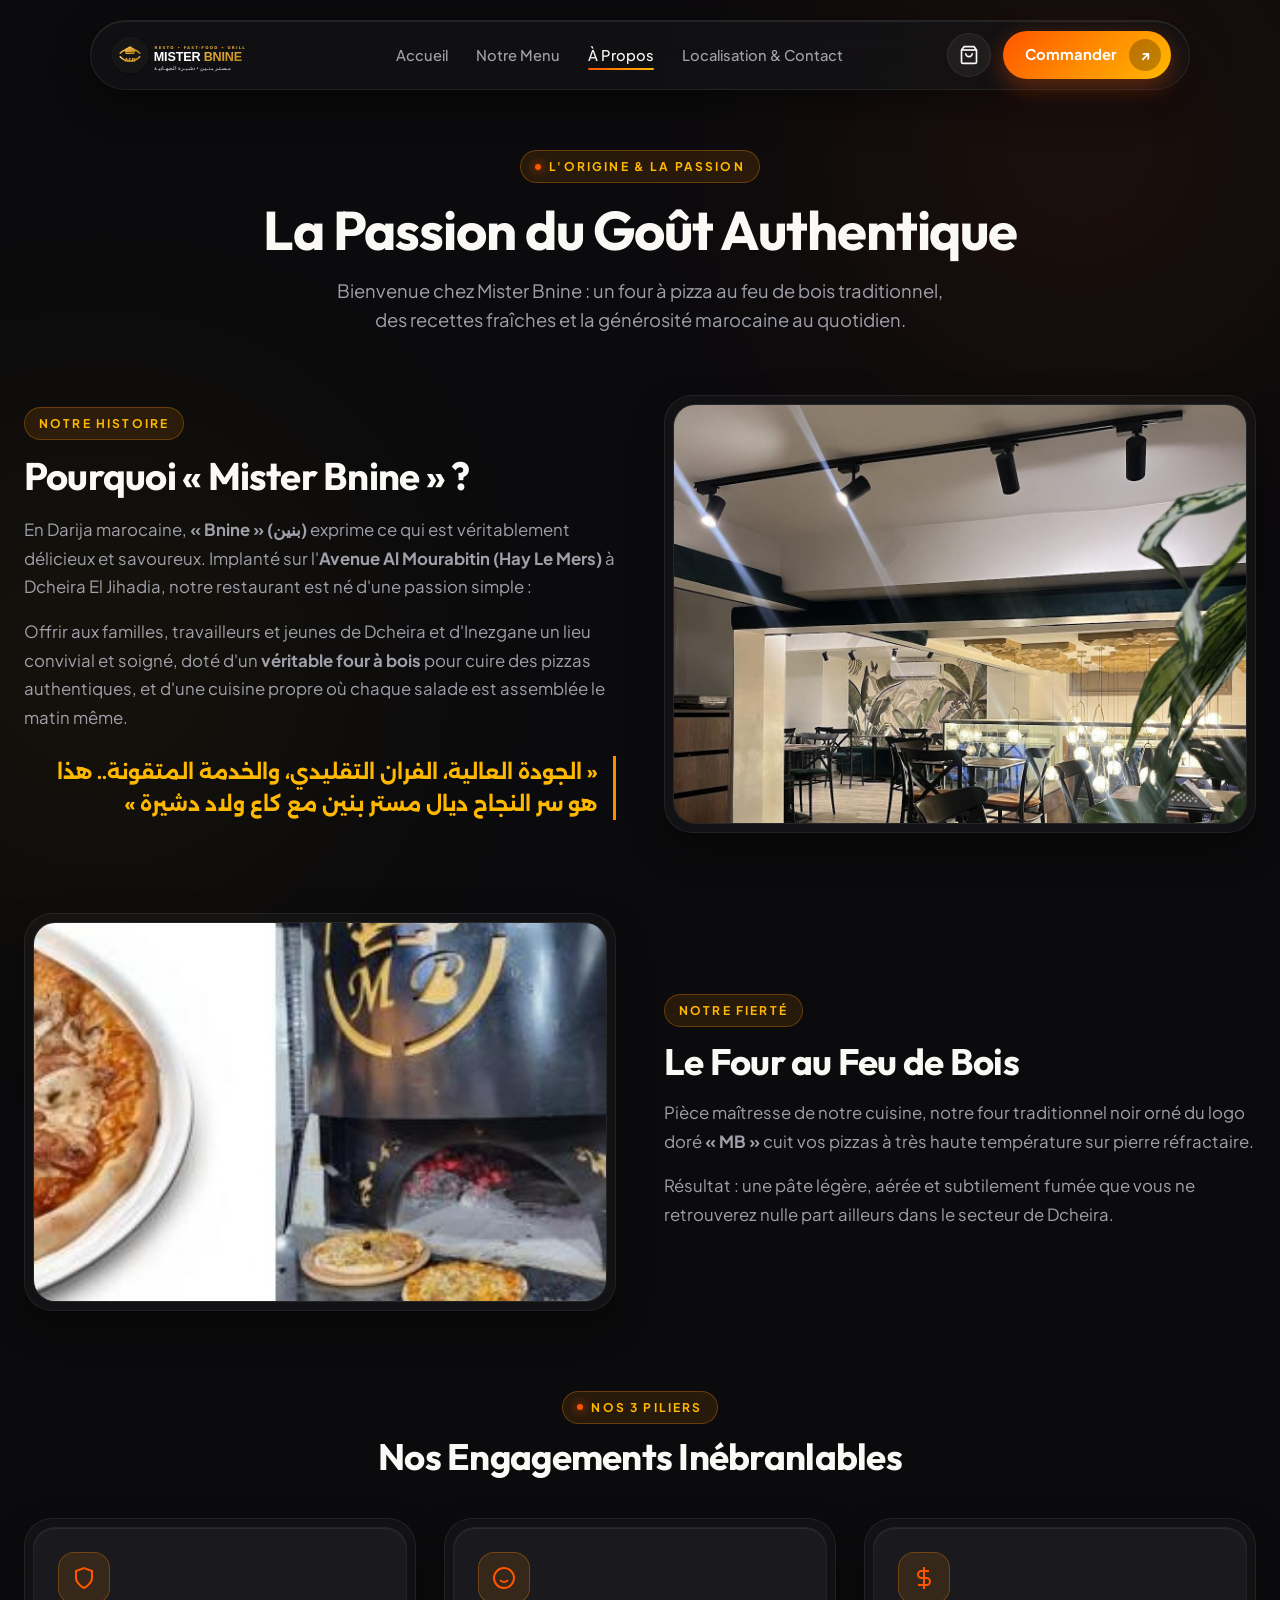
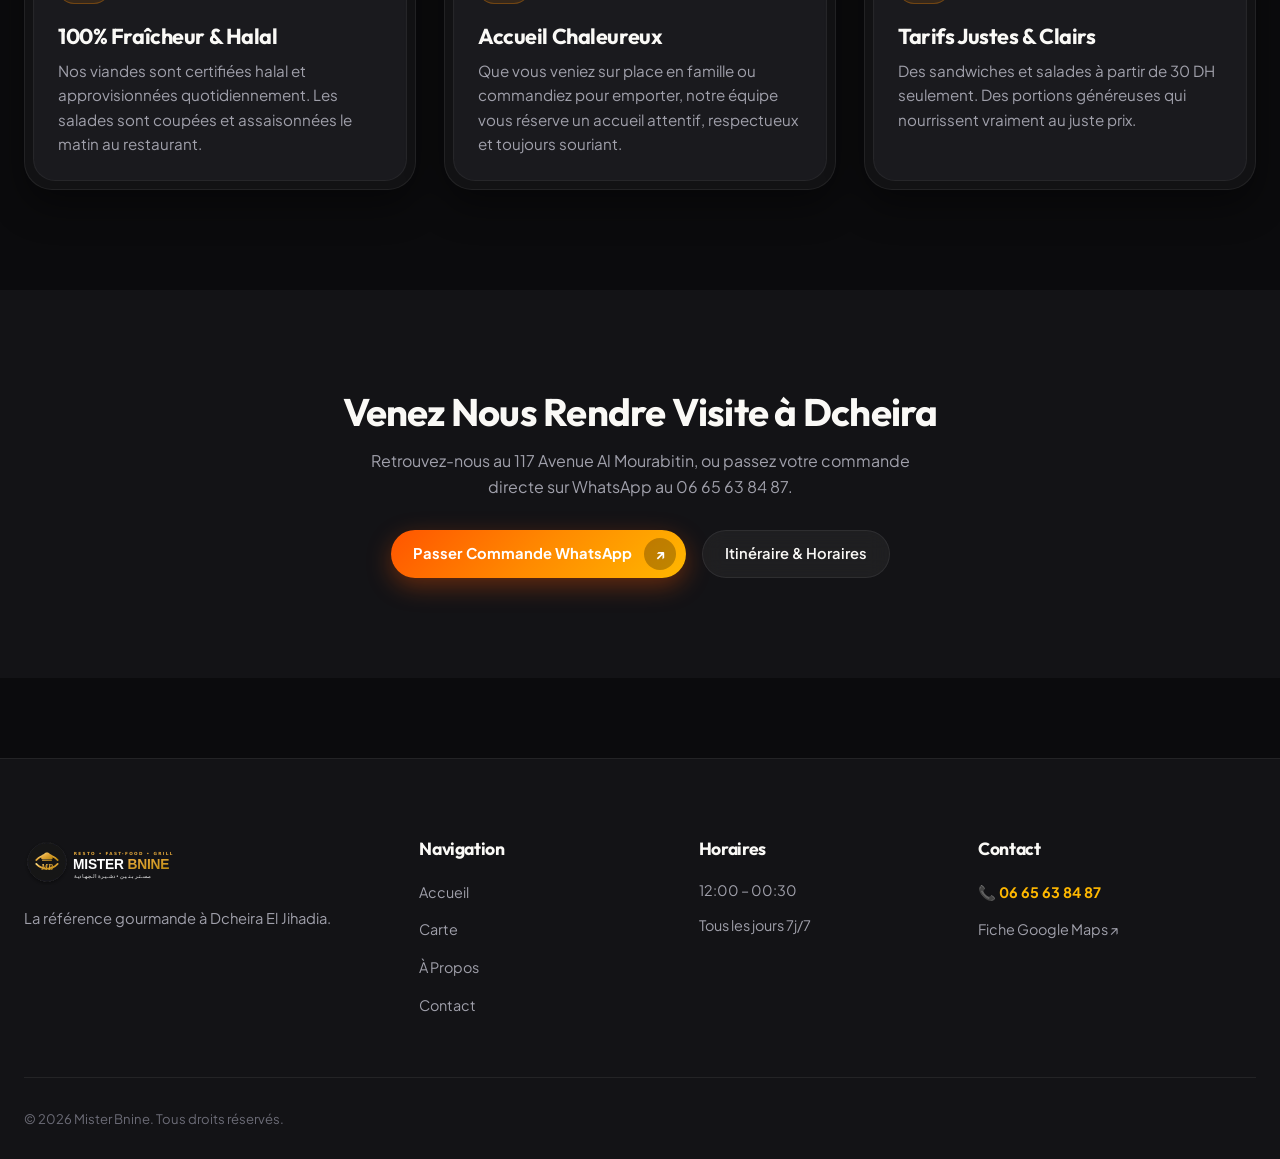
==== commit 04f8c26d: "feat: integrate exact official logo, real dishes and place photos, and exact menu items" ====
--- a/about.html
+++ b/about.html
@@ -4,14 +4,14 @@
   <meta charset="UTF-8">
   <meta name="viewport" content="width=device-width, initial-scale=1.0">
   <title>À Propos | Mister Bnine - L'Histoire et les Valeurs à Dcheira El Jihadia</title>
-  <meta name="description" content="Découvrez l'histoire de Mister Bnine à Dcheira El Jihadia. Notre engagement pour des produits 100% frais, un savoir-faire artisanal et l'amour de la street-food marocaine et internationale.">
-  <meta name="keywords" content="Mister Bnine histoire, restaurant Dcheira El Jihadia, qualité Mister Bnine, snack Dcheira, cuisine marocaine fast food">
+  <meta name="description" content="Découvrez l'histoire de Mister Bnine à Dcheira El Jihadia. Notre four à bois traditionnel, notre engagement pour des produits 100% frais et l'amour de la bonne cuisine marocaine.">
+  <meta name="keywords" content="Mister Bnine histoire, restaurant Dcheira El Jihadia, qualité Mister Bnine, four a bois Dcheira, snack Dcheira, cuisine marocaine fast food">
 
   <!-- Open Graph -->
   <meta property="og:type" content="article">
   <meta property="og:title" content="À Propos de Mister Bnine | Dcheira El Jihadia">
   <meta property="og:description" content="L'histoire passionnée d'un restaurant qui a su conquérir le cœur et les papilles de Hay Le Mers.">
-  <meta property="og:image" content="https://images.unsplash.com/photo-1555396273-367ea4eb4db5?auto=format&fit=crop&w=1200&q=80">
+  <meta property="og:image" content="assets/photos/place_interior_main.jpg">
   <meta property="og:url" content="https://maps.app.goo.gl/Y2hHxJQywBc3FXu29">
 
   <!-- Favicon -->
@@ -106,7 +106,7 @@
         </div>
         <h1 style="font-size:3.4rem; margin-top:16px;">La Passion du Goût Authentique</h1>
         <p style="color:var(--text-secondary); max-width:640px; margin:14px auto 0; font-size:1.15rem;">
-          Bienvenue chez Mister Bnine : là où chaque recette est travaillée avec rigueur, respect des traditions culinaires et générosité marocaine.
+          Bienvenue chez Mister Bnine : un four à pizza au feu de bois traditionnel, des recettes fraîches et la générosité marocaine au quotidien.
         </p>
       </div>
     </section>
@@ -120,25 +120,45 @@
             <div class="eyebrow-badge" style="margin-bottom:14px;">Notre Histoire</div>
             <h2 style="font-size:2.4rem; margin-bottom:18px;">Pourquoi « Mister Bnine » ?</h2>
             <p style="color:var(--text-secondary); font-size:1.05rem; margin-bottom:16px; line-height:1.7;">
-              En Darija marocaine, <strong>« Bnine » (بنين)</strong> désigne ce qui est délicieux, savoureux, ce qui réchauffe le cœur dès la première bouchée. Lorsque nous avons ouvert nos portes sur l'<strong>Avenue Al Mourabitin</strong> à Dcheira El Jihadia, notre ambition était claire :
+              En Darija marocaine, <strong>« Bnine » (بنين)</strong> exprime ce qui est véritablement délicieux et savoureux. Implanté sur l'<strong>Avenue Al Mourabitin (Hay Le Mers)</strong> à Dcheira El Jihadia, notre restaurant est né d'une passion simple :
             </p>
             <p style="color:var(--text-secondary); font-size:1.05rem; margin-bottom:24px; line-height:1.7;">
-              Créer un lieu chaleureux où les familles, les étudiants et les gourmets de la région d'Inezgane-Aït Melloul et d'Agadir peuvent savourer une cuisine rapide mais préparée avec les standards d'une véritable table gastronomique.
+              Offrir aux familles, travailleurs et jeunes de Dcheira et d'Inezgane un lieu convivial et soigné, doté d'un <strong>véritable four à bois</strong> pour cuire des pizzas authentiques, et d'une cuisine propre où chaque salade est assemblée le matin même.
             </p>
             <div class="arabic-text" style="font-size:1.25rem; color:var(--accent-gold); font-weight:700; border-right:3px solid var(--accent-secondary); padding-right:16px;">
-              « الجودة العالية، اللحم الطري، والفريت السخونة.. هذا هو عهد مستر بنين مع كاع ولاد دشيرة وأكادير »
+              « الجودة العالية، الفران التقليدي، والخدمة المتقونة.. هذا هو سر النجاح ديال مستر بنين مع كاع ولاد دشيرة »
             </div>
           </div>
 
           <div class="doppelrand-card">
             <div class="doppelrand-inner" style="padding:0; overflow:hidden; height:420px;">
-              <img src="https://images.unsplash.com/photo-1555396273-367ea4eb4db5?auto=format&fit=crop&w=800&q=80" alt="Restaurant Ambiance Mister Bnine" style="width:100%; height:100%; object-fit:cover;">
-            </div>
+              <img src="assets/photos/place_interior_main.jpg" alt="Vraie salle du Restaurant Mister Bnine" style="width:100%; height:100%; object-fit:cover;">
+            </div>
+          </div>
+        </div>
+
+        <!-- Four à bois spotlight -->
+        <div class="about-story-grid" style="margin-top:60px;">
+          <div class="doppelrand-card">
+            <div class="doppelrand-inner" style="padding:0; overflow:hidden; height:380px;">
+              <img src="assets/photos/place_pizza_oven.jpg" alt="Four à bois Mister Bnine avec logo MB" style="width:100%; height:100%; object-fit:cover;">
+            </div>
+          </div>
+
+          <div>
+            <div class="eyebrow-badge" style="margin-bottom:14px;">Notre Fierté</div>
+            <h2 style="font-size:2.3rem; margin-bottom:16px;">Le Four au Feu de Bois</h2>
+            <p style="color:var(--text-secondary); font-size:1.05rem; margin-bottom:16px; line-height:1.7;">
+              Pièce maîtresse de notre cuisine, notre four traditionnel noir orné du logo doré <strong>« MB »</strong> cuit vos pizzas à très haute température sur pierre réfractaire.
+            </p>
+            <p style="color:var(--text-secondary); font-size:1.05rem; line-height:1.7;">
+              Résultat : une pâte légère, aérée et subtilement fumée que vous ne retrouverez nulle part ailleurs dans le secteur de Dcheira.
+            </p>
           </div>
         </div>
 
         <!-- 3 Pillars of Quality -->
-        <div style="text-align:center; max-width:600px; margin:40px auto 0;">
+        <div style="text-align:center; max-width:600px; margin:60px auto 0;">
           <div class="eyebrow-badge">
             <span class="dot"></span>
             <span>Nos 3 Piliers</span>
@@ -157,7 +177,7 @@
               </div>
               <h3 style="font-size:1.35rem; margin-bottom:10px;">100% Fraîcheur & Halal</h3>
               <p style="color:var(--text-secondary); font-size:0.95rem; line-height:1.6;">
-                Nos viandes sont certifiées halal et approvisionnées quotidiennement. Les fruits de mer proviennent des arrivages matinaux de la côte atlantique.
+                Nos viandes sont certifiées halal et approvisionnées quotidiennement. Les salades sont coupées et assaisonnées le matin au restaurant.
               </p>
             </div>
           </div>
@@ -187,9 +207,9 @@
                   <path d="M17 5H9.5a3.5 3.5 0 0 0 0 7h5a3.5 3.5 0 0 1 0 7H6"></path>
                 </svg>
               </div>
-              <h3 style="font-size:1.35rem; margin-bottom:10px;">Juste Prix Pour Tous</h3>
+              <h3 style="font-size:1.35rem; margin-bottom:10px;">Tarifs Justes & Clairs</h3>
               <p style="color:var(--text-secondary); font-size:0.95rem; line-height:1.6;">
-                Nous pensons que manger des plats de qualité supérieure ne devrait jamais être un luxe. Nos tarifs restent justes, équitables et transparents.
+                Des sandwiches et salades à partir de 30 DH seulement. Des portions généreuses qui nourrissent vraiment au juste prix.
               </p>
             </div>
           </div>
@@ -202,9 +222,9 @@
     <!-- CTA Section -->
     <section class="section" style="background:var(--bg-surface);">
       <div class="container" style="text-align:center;">
-        <h2 style="font-size:2.4rem;">Envie de Passer un Bon Moment Gourmand ?</h2>
+        <h2 style="font-size:2.4rem;">Venez Nous Rendre Visite à Dcheira</h2>
         <p style="color:var(--text-secondary); max-width:550px; margin:14px auto 30px;">
-          Retrouvez-nous à Hay Le Mers, Dcheira El Jihadia, ou commandez directement sur WhatsApp pour être livré chez vous.
+          Retrouvez-nous au 117 Avenue Al Mourabitin, ou passez votre commande directe sur WhatsApp au 06 65 63 84 87.
         </p>
         <div style="display:flex; justify-content:center; gap:16px; flex-wrap:wrap;">
           <a href="https://wa.me/212665638487" target="_blank" class="btn-primary">
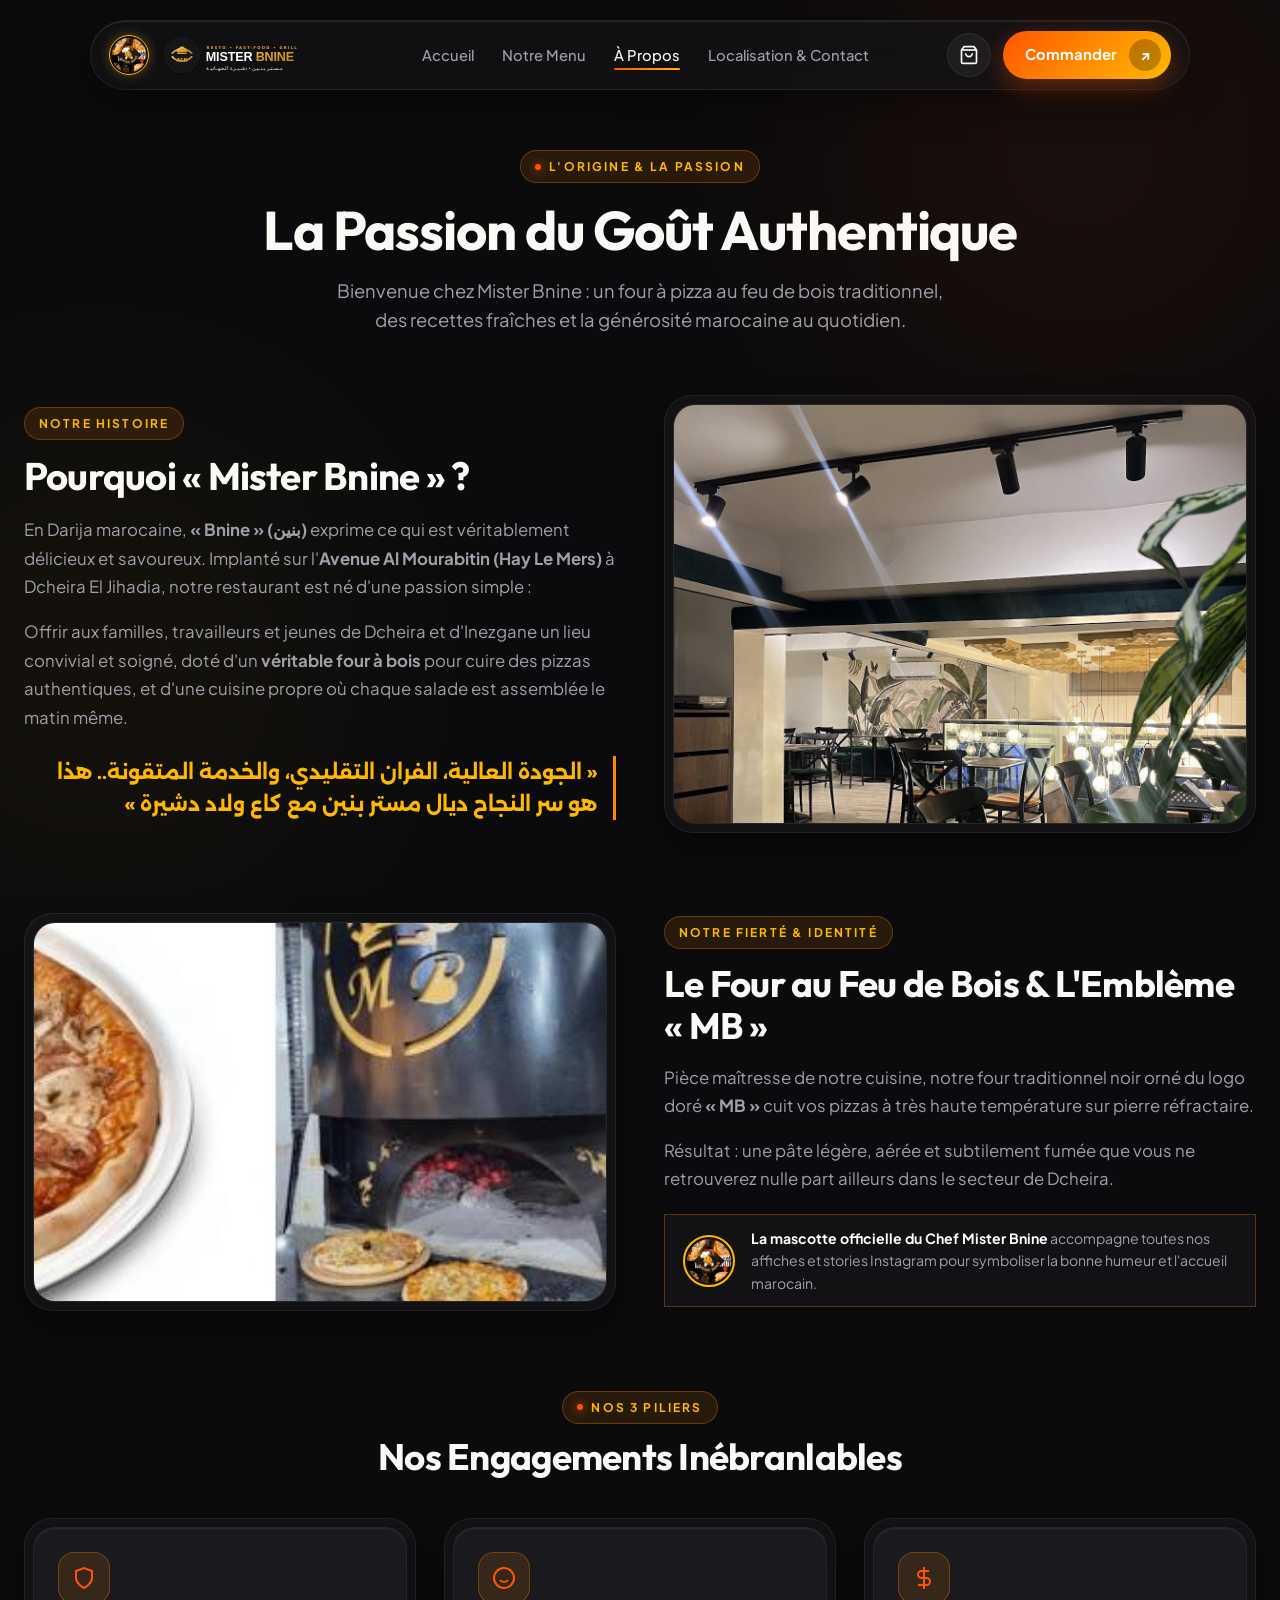
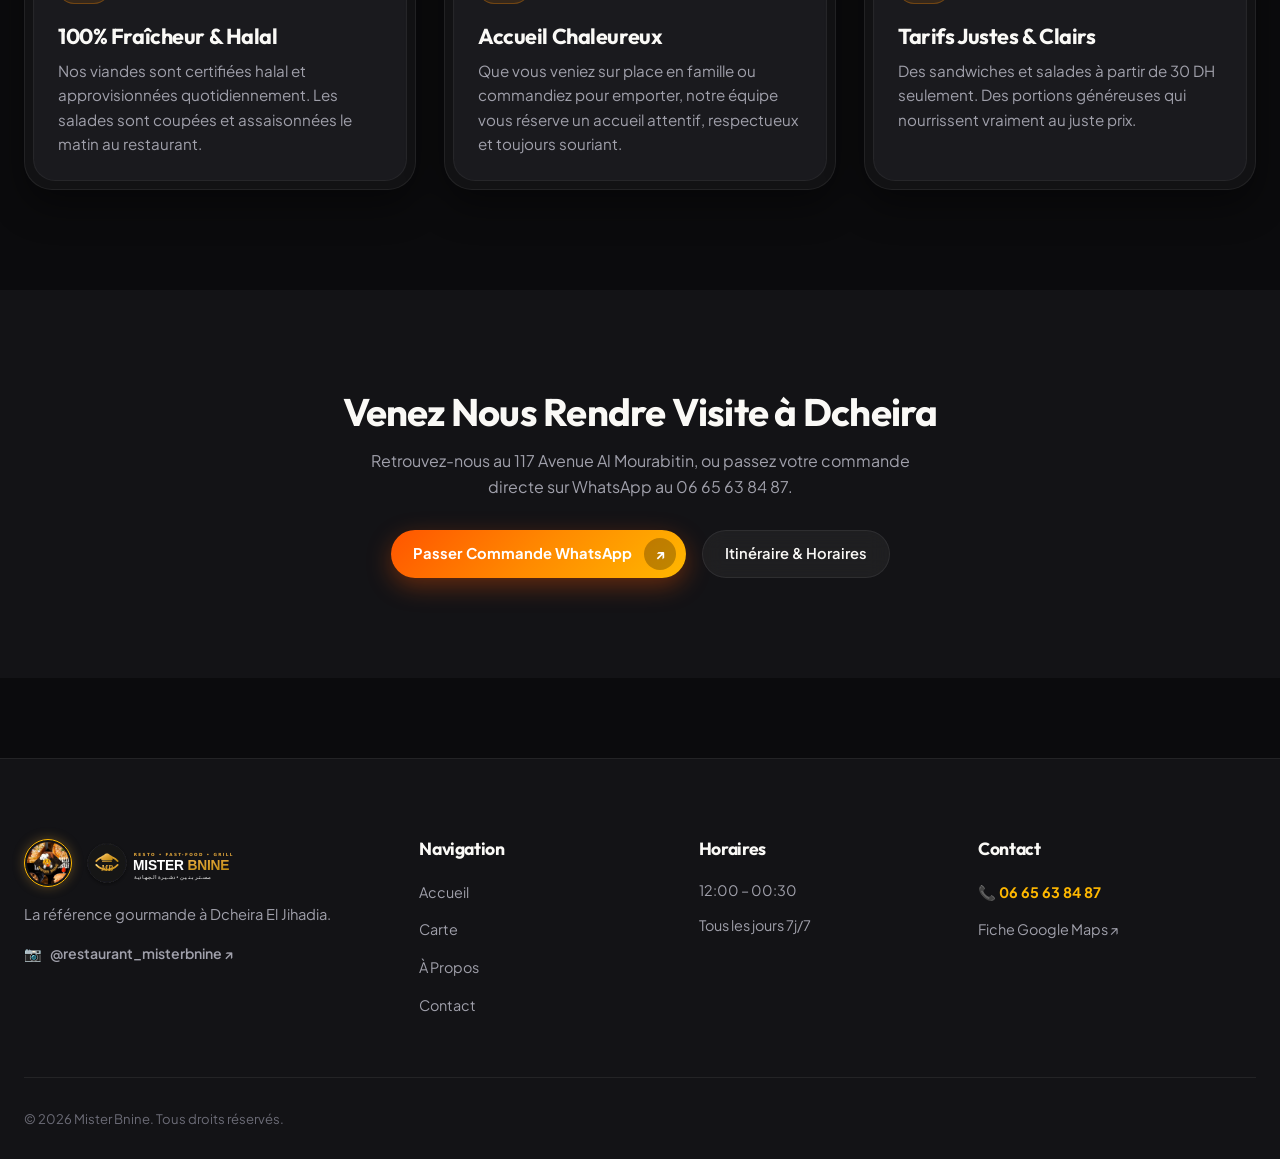
==== commit ed960145: "feat: integrate official instagram reels, mascot brandmark, and authentic media" ====
--- a/about.html
+++ b/about.html
@@ -16,6 +16,8 @@
 
   <!-- Favicon -->
   <link rel="icon" type="image/svg+xml" href="assets/favicon.svg">
+  <link rel="alternate icon" type="image/png" href="assets/favicon.png">
+  <link rel="apple-touch-icon" href="assets/logo_mascot_round.png">
 
   <!-- Styles -->
   <link rel="stylesheet" href="styles.css">
@@ -55,7 +57,8 @@
   <!-- Island Navigation -->
   <header class="island-header">
     <nav class="nav-island" aria-label="Navigation Principale">
-      <a href="index.html" class="brand-link">
+      <a href="index.html" class="brand-link" title="Mister Bnine Dcheira El Jihadia">
+        <img src="assets/logo_mascot_round.png" alt="Mascotte Officielle Mister Bnine" class="brand-mascot-img">
         <img src="assets/logo.svg" alt="Mister Bnine Logo" class="brand-logo-img">
       </a>
 
@@ -137,7 +140,7 @@
           </div>
         </div>
 
-        <!-- Four à bois spotlight -->
+        <!-- Four à bois spotlight & Dual Emblem -->
         <div class="about-story-grid" style="margin-top:60px;">
           <div class="doppelrand-card">
             <div class="doppelrand-inner" style="padding:0; overflow:hidden; height:380px;">
@@ -146,14 +149,20 @@
           </div>
 
           <div>
-            <div class="eyebrow-badge" style="margin-bottom:14px;">Notre Fierté</div>
-            <h2 style="font-size:2.3rem; margin-bottom:16px;">Le Four au Feu de Bois</h2>
+            <div class="eyebrow-badge" style="margin-bottom:14px;">Notre Fierté & Identité</div>
+            <h2 style="font-size:2.3rem; margin-bottom:16px;">Le Four au Feu de Bois & L'Emblème « MB »</h2>
             <p style="color:var(--text-secondary); font-size:1.05rem; margin-bottom:16px; line-height:1.7;">
               Pièce maîtresse de notre cuisine, notre four traditionnel noir orné du logo doré <strong>« MB »</strong> cuit vos pizzas à très haute température sur pierre réfractaire.
             </p>
-            <p style="color:var(--text-secondary); font-size:1.05rem; line-height:1.7;">
+            <p style="color:var(--text-secondary); font-size:1.05rem; margin-bottom:20px; line-height:1.7;">
               Résultat : une pâte légère, aérée et subtilement fumée que vous ne retrouverez nulle part ailleurs dans le secteur de Dcheira.
             </p>
+            <div style="display:flex; align-items:center; gap:16px; background:rgba(255,255,255,0.03); border:1px solid var(--border-glow); border-radius:var(--radius-md); padding:12px 18px;">
+              <img src="assets/logo_mascot_round.png" alt="Mascotte Mister Bnine" style="width:52px; height:52px; border-radius:50%; border:2px solid var(--accent-gold); object-fit:cover;">
+              <div style="font-size:0.88rem; color:var(--text-secondary);">
+                <strong style="color:#FFF;">La mascotte officielle du Chef Mister Bnine</strong> accompagne toutes nos affiches et stories Instagram pour symboliser la bonne humeur et l'accueil marocain.
+              </div>
+            </div>
           </div>
         </div>
 
@@ -275,8 +284,16 @@
     <div class="container">
       <div class="footer-grid">
         <div class="footer-brand">
-          <img src="assets/logo.svg" alt="Mister Bnine Logo" style="height:46px; width:auto;">
+          <div style="display:flex; align-items:center; gap:12px; margin-bottom:14px;">
+            <img src="assets/logo_mascot_round.png" alt="Mascotte Mister Bnine" class="brand-mascot-img" style="width:48px; height:48px;">
+            <img src="assets/logo.svg" alt="Mister Bnine Logo" style="height:46px; width:auto;">
+          </div>
           <p>La référence gourmande à Dcheira El Jihadia.</p>
+          <div style="margin-top:14px;">
+            <a href="https://www.instagram.com/restaurant_misterbnine/" target="_blank" rel="noopener" style="display:inline-flex; align-items:center; gap:8px; color:var(--text-secondary); text-decoration:none; font-size:0.88rem; font-weight:600;">
+              <span style="color:#E1306C;">📷</span> @restaurant_misterbnine ↗
+            </a>
+          </div>
         </div>
         <div class="footer-col">
           <h4>Navigation</h4>
--- a/styles.css
+++ b/styles.css
@@ -219,6 +219,21 @@
   width: auto;
 }
 
+.brand-mascot-img {
+  width: 40px;
+  height: 40px;
+  border-radius: 50%;
+  object-fit: cover;
+  border: 1.5px solid var(--accent-gold);
+  box-shadow: 0 0 12px rgba(229, 169, 60, 0.35);
+  transition: transform var(--duration-fast) var(--ease-spring);
+  flex-shrink: 0;
+}
+
+.brand-link:hover .brand-mascot-img {
+  transform: scale(1.1) rotate(-4deg);
+}
+
 .nav-links {
   display: flex;
   align-items: center;
@@ -1271,12 +1286,258 @@
 }
 
 /* ==========================================================================
+   INSTAGRAM REELS SHOWCASE & MASCOT STYLING
+   ========================================================================== */
+.reels-grid {
+  display: grid;
+  grid-template-columns: repeat(3, 1fr);
+  gap: 24px;
+}
+
+.reel-card {
+  position: relative;
+  border-radius: var(--radius-lg);
+  overflow: hidden;
+  display: block;
+  text-decoration: none;
+  background: var(--bg-surface);
+  box-shadow: var(--shadow-surface);
+  transition: transform var(--duration-normal) var(--ease-spring), box-shadow var(--duration-normal) ease;
+}
+
+.reel-card:hover {
+  transform: translateY(-6px);
+  box-shadow: 0 16px 40px rgba(0, 0, 0, 0.7), 0 0 24px rgba(229, 169, 60, 0.25);
+}
+
+.reel-aspect {
+  position: relative;
+  width: 100%;
+  height: 440px;
+  overflow: hidden;
+  background: #0D0D10;
+}
+
+.reel-aspect img {
+  width: 100%;
+  height: 100%;
+  object-fit: cover;
+  object-position: center;
+  transition: transform 0.5s ease;
+}
+
+.reel-card:hover .reel-aspect img {
+  transform: scale(1.05);
+}
+
+.reel-overlay {
+  position: absolute;
+  inset: 0;
+  background: linear-gradient(
+    180deg,
+    rgba(14, 14, 17, 0.5) 0%,
+    rgba(14, 14, 17, 0.1) 40%,
+    rgba(14, 14, 17, 0.85) 75%,
+    rgba(14, 14, 17, 0.98) 100%
+  );
+  display: flex;
+  flex-direction: column;
+  justify-content: space-between;
+  padding: 18px;
+  pointer-events: none;
+}
+
+.reel-top-badge {
+  display: inline-flex;
+  align-items: center;
+  gap: 8px;
+  background: rgba(22, 22, 26, 0.85);
+  backdrop-filter: blur(12px);
+  border: 1px solid rgba(255, 255, 255, 0.15);
+  border-radius: var(--radius-pill);
+  padding: 6px 12px;
+  color: #FFFFFF;
+  font-size: 0.76rem;
+  font-weight: 700;
+  align-self: flex-start;
+  box-shadow: 0 4px 12px rgba(0, 0, 0, 0.4);
+}
+
+.reel-top-badge svg {
+  color: #E1306C;
+}
+
+.reel-play-btn {
+  position: absolute;
+  top: 45%;
+  left: 50%;
+  transform: translate(-50%, -50%) scale(1);
+  width: 58px;
+  height: 58px;
+  border-radius: 50%;
+  background: rgba(22, 22, 26, 0.75);
+  backdrop-filter: blur(10px);
+  border: 2px solid var(--accent-gold);
+  display: flex;
+  align-items: center;
+  justify-content: center;
+  color: #FFFFFF;
+  box-shadow: 0 0 24px rgba(229, 169, 60, 0.4);
+  transition: transform var(--duration-fast) var(--ease-spring), background var(--duration-fast) ease, box-shadow var(--duration-fast) ease;
+}
+
+.reel-play-btn svg {
+  margin-left: 3px;
+  fill: var(--accent-gold);
+  color: var(--accent-gold);
+}
+
+.reel-card:hover .reel-play-btn {
+  transform: translate(-50%, -50%) scale(1.15);
+  background: rgba(229, 169, 60, 0.9);
+}
+
+.reel-card:hover .reel-play-btn svg {
+  fill: #0E0E11;
+  color: #0E0E11;
+}
+
+.reel-info {
+  display: flex;
+  flex-direction: column;
+  gap: 6px;
+}
+
+.reel-tag {
+  color: var(--accent-gold);
+  font-size: 0.78rem;
+  font-weight: 800;
+  letter-spacing: 0.05em;
+  text-transform: uppercase;
+}
+
+.reel-title {
+  color: #FFFFFF;
+  font-size: 1.12rem;
+  font-weight: 800;
+  line-height: 1.3;
+}
+
+.reel-cta-row {
+  display: flex;
+  align-items: center;
+  justify-content: space-between;
+  margin-top: 6px;
+  padding-top: 8px;
+  border-top: 1px solid rgba(255, 255, 255, 0.1);
+  color: var(--text-secondary);
+  font-size: 0.8rem;
+  font-weight: 600;
+}
+
+.reel-cta-action {
+  color: var(--accent-gold);
+  display: inline-flex;
+  align-items: center;
+  gap: 4px;
+}
+
+.instagram-follow-banner {
+  margin-top: 36px;
+  background: linear-gradient(135deg, rgba(26, 26, 32, 0.95), rgba(18, 18, 22, 0.95));
+  border: 1px solid var(--border-glow);
+  border-radius: var(--radius-lg);
+  padding: 24px 32px;
+  display: flex;
+  align-items: center;
+  justify-content: space-between;
+  gap: 24px;
+  flex-wrap: wrap;
+  box-shadow: 0 12px 36px rgba(0, 0, 0, 0.5);
+}
+
+.ig-profile-preview {
+  display: flex;
+  align-items: center;
+  gap: 16px;
+}
+
+.ig-avatar-wrap {
+  position: relative;
+}
+
+.ig-avatar-img {
+  width: 64px;
+  height: 64px;
+  border-radius: 50%;
+  object-fit: cover;
+  border: 2px solid var(--accent-gold);
+  padding: 2px;
+  background: linear-gradient(45deg, #f09433 0%, #e6683c 25%, #dc2743 50%, #cc2366 75%, #bc1888 100%);
+}
+
+.ig-badge-verified {
+  position: absolute;
+  bottom: 0;
+  right: 0;
+  width: 20px;
+  height: 20px;
+  background: #0095F6;
+  border: 2px solid #141417;
+  border-radius: 50%;
+  display: flex;
+  align-items: center;
+  justify-content: center;
+  color: white;
+  font-size: 11px;
+  font-weight: 900;
+}
+
+.ig-handle {
+  font-size: 1.25rem;
+  font-weight: 800;
+  color: #FFFFFF;
+  display: flex;
+  align-items: center;
+  gap: 8px;
+}
+
+.ig-bio {
+  color: var(--text-secondary);
+  font-size: 0.9rem;
+  margin-top: 4px;
+}
+
+.btn-instagram {
+  display: inline-flex;
+  align-items: center;
+  gap: 10px;
+  padding: 12px 24px;
+  border-radius: var(--radius-pill);
+  background: linear-gradient(45deg, #f09433 0%, #e6683c 25%, #dc2743 50%, #cc2366 75%, #bc1888 100%);
+  color: #FFFFFF;
+  font-weight: 700;
+  font-size: 0.95rem;
+  text-decoration: none;
+  box-shadow: 0 4px 18px rgba(220, 39, 67, 0.35);
+  transition: transform var(--duration-fast) var(--ease-spring), box-shadow var(--duration-fast) ease;
+}
+
+.btn-instagram:hover {
+  transform: translateY(-2px);
+  box-shadow: 0 8px 24px rgba(220, 39, 67, 0.5);
+}
+
+/* ==========================================================================
    RESPONSIVE DESIGN BREAKPOINTS
    ========================================================================== */
 @media (max-width: 1024px) {
   .hero-grid {
     grid-template-columns: 1fr;
     gap: 40px;
+  }
+  .reels-grid {
+    grid-template-columns: repeat(2, 1fr);
   }
   .location-card-grid {
     grid-template-columns: 1fr;
@@ -1303,6 +1564,18 @@
   .bento-col-4, .bento-col-6, .bento-col-8, .bento-col-12 {
     grid-column: span 1;
   }
+  .reels-grid {
+    grid-template-columns: 1fr;
+  }
+  .instagram-follow-banner {
+    flex-direction: column;
+    text-align: center;
+    justify-content: center;
+  }
+  .ig-profile-preview {
+    flex-direction: column;
+    text-align: center;
+  }
   .footer-grid {
     grid-template-columns: 1fr;
   }
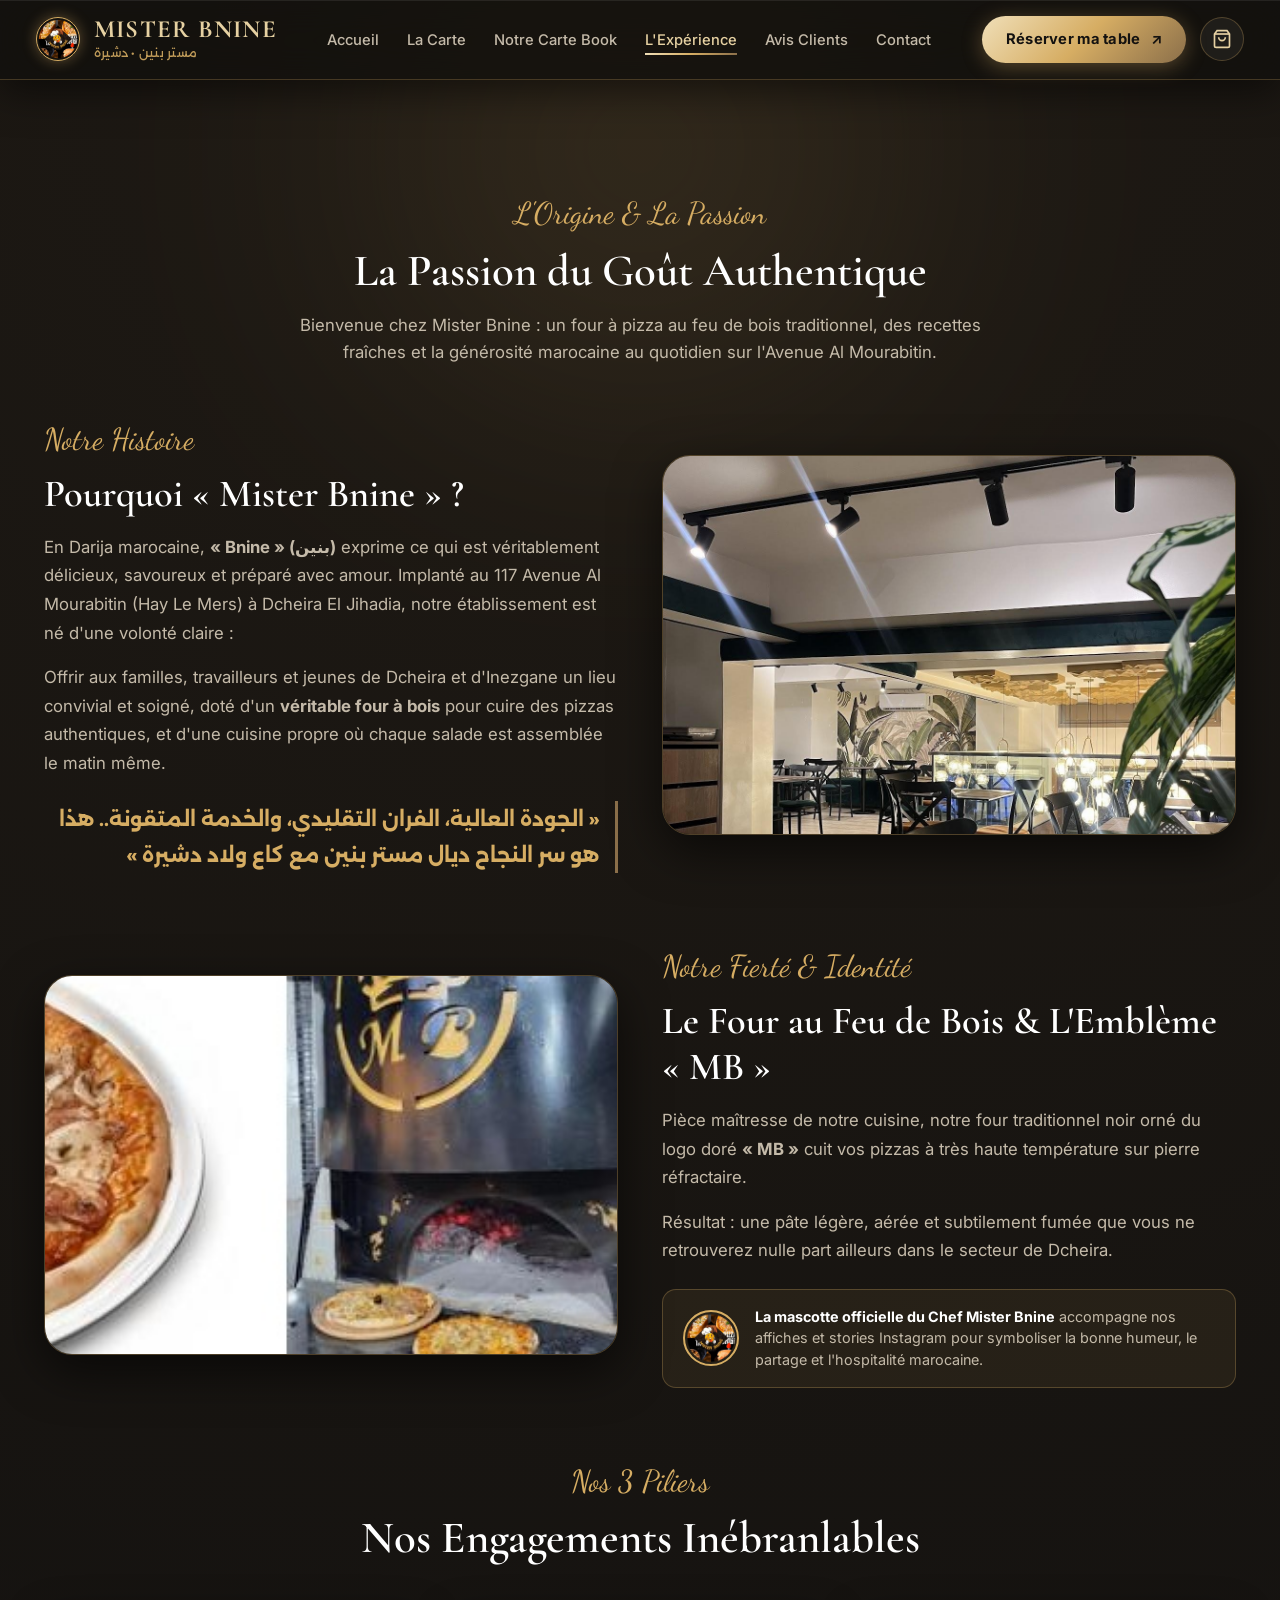
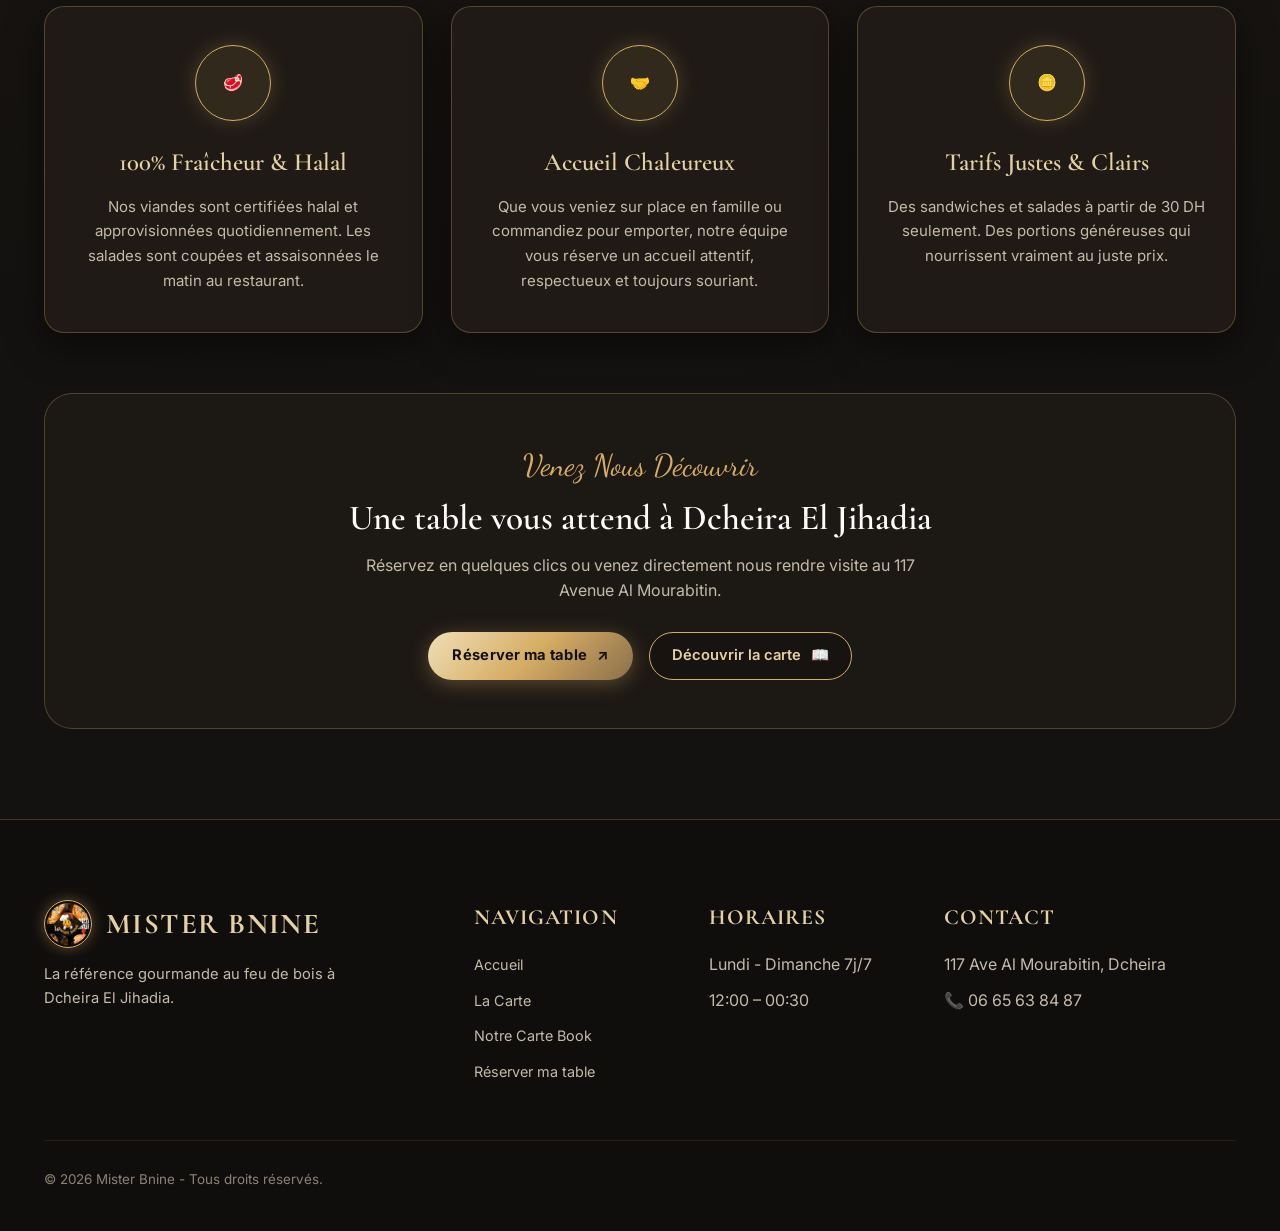
==== commit 8cedc6de: "feat: redesign entire site to match Al Walima luxury design system, effects, and pages" ====
--- a/about.html
+++ b/about.html
@@ -1,76 +1,57 @@
 <!DOCTYPE html>
-<html lang="fr" dir="ltr">
+<html lang="fr" dir="ltr" class="scroll-smooth antialiased">
 <head>
   <meta charset="UTF-8">
   <meta name="viewport" content="width=device-width, initial-scale=1.0">
-  <title>À Propos | Mister Bnine - L'Histoire et les Valeurs à Dcheira El Jihadia</title>
-  <meta name="description" content="Découvrez l'histoire de Mister Bnine à Dcheira El Jihadia. Notre four à bois traditionnel, notre engagement pour des produits 100% frais et l'amour de la bonne cuisine marocaine.">
-  <meta name="keywords" content="Mister Bnine histoire, restaurant Dcheira El Jihadia, qualité Mister Bnine, four a bois Dcheira, snack Dcheira, cuisine marocaine fast food">
-
-  <!-- Open Graph -->
-  <meta property="og:type" content="article">
-  <meta property="og:title" content="À Propos de Mister Bnine | Dcheira El Jihadia">
-  <meta property="og:description" content="L'histoire passionnée d'un restaurant qui a su conquérir le cœur et les papilles de Hay Le Mers.">
-  <meta property="og:image" content="assets/photos/place_interior_main.jpg">
-  <meta property="og:url" content="https://maps.app.goo.gl/Y2hHxJQywBc3FXu29">
-
-  <!-- Favicon -->
+  <title>L'Expérience & Notre Histoire | Mister Bnine Dcheira El Jihadia</title>
+  <meta name="description" content="Découvrez l'histoire de Mister Bnine : notre four à bois traditionnel, notre cuisine artisanale et la passion des saveurs à Dcheira El Jihadia.">
+  <meta name="theme-color" content="#141210">
+
+  <!-- Favicons -->
   <link rel="icon" type="image/svg+xml" href="assets/favicon.svg">
   <link rel="alternate icon" type="image/png" href="assets/favicon.png">
   <link rel="apple-touch-icon" href="assets/logo_mascot_round.png">
 
-  <!-- Styles -->
+  <!-- Google Fonts -->
+  <link rel="preconnect" href="https://fonts.googleapis.com">
+  <link rel="preconnect" href="https://fonts.gstatic.com" crossorigin>
+  <link href="https://fonts.googleapis.com/css2?family=Alexandria:wght@400;600;700&family=Cormorant+Garamond:ital,wght@0,400;0,500;0,600;0,700;1,400;1,600&family=Dancing+Script:wght@500;600;700&family=Inter:wght@300;400;500;600;700&display=swap" rel="stylesheet">
+
+  <!-- Stylesheet -->
   <link rel="stylesheet" href="styles.css">
-
-  <style>
-    .about-header {
-      padding-top: 150px;
-      padding-bottom: 60px;
-      text-align: center;
-    }
-    .about-story-grid {
-      display: grid;
-      grid-template-columns: 1fr 1fr;
-      gap: 48px;
-      align-items: center;
-      margin-bottom: 80px;
-    }
-    .values-grid {
-      display: grid;
-      grid-template-columns: repeat(3, 1fr);
-      gap: 28px;
-      margin-top: 40px;
-    }
-    @media (max-width: 900px) {
-      .about-story-grid, .values-grid {
-        grid-template-columns: 1fr;
-      }
-    }
-  </style>
 </head>
 <body>
 
-  <!-- Ambient Glow -->
-  <div class="ambient-glow glow-top-right"></div>
-  <div class="ambient-glow glow-mid-left"></div>
-
-  <!-- Island Navigation -->
-  <header class="island-header">
-    <nav class="nav-island" aria-label="Navigation Principale">
-      <a href="index.html" class="brand-link" title="Mister Bnine Dcheira El Jihadia">
-        <img src="assets/logo_mascot_round.png" alt="Mascotte Officielle Mister Bnine" class="brand-mascot-img">
-        <img src="assets/logo.svg" alt="Mister Bnine Logo" class="brand-logo-img">
+  <!-- Ambient Glows -->
+  <div class="ambient-glow glow-top"></div>
+
+  <!-- Header -->
+  <header class="site-header">
+    <nav class="site-navbar site-navbar-glass" aria-label="Navigation Principale">
+      <a href="index.html" class="brand-wrap">
+        <img src="assets/logo_mascot_round.png" alt="Mascotte Mister Bnine" class="brand-mascot-img">
+        <div class="brand-text-block">
+          <span class="brand-title-main">Mister Bnine</span>
+          <span class="brand-subtitle-arabic">مستر بنين • دشيرة</span>
+        </div>
       </a>
 
       <ul class="nav-links">
-        <li class="nav-item"><a href="index.html">Accueil</a></li>
-        <li class="nav-item"><a href="menu.html">Notre Menu</a></li>
-        <li class="nav-item"><a href="about.html" class="active">À Propos</a></li>
-        <li class="nav-item"><a href="contact.html">Localisation & Contact</a></li>
+        <li class="nav-link-item"><a href="index.html">Accueil</a></li>
+        <li class="nav-link-item"><a href="menu.html">La Carte</a></li>
+        <li class="nav-link-item"><a href="menu-book.html">Notre Carte Book</a></li>
+        <li class="nav-link-item"><a href="about.html" class="active">L'Expérience</a></li>
+        <li class="nav-link-item"><a href="index.html#reviews">Avis Clients</a></li>
+        <li class="nav-link-item"><a href="contact.html">Contact</a></li>
       </ul>
 
-      <div class="nav-actions">
-        <button class="btn-cart-trigger" aria-label="Panier">
+      <div class="header-actions">
+        <a href="reservation.html" class="btn-gold btn-gold-header">
+          <span>Réserver ma table</span>
+          <span>↗</span>
+        </a>
+
+        <button class="btn-cart-trigger" aria-label="Voir le panier">
           <svg width="20" height="20" viewBox="0 0 24 24" fill="none" stroke="currentColor" stroke-width="2">
             <path d="M6 2L3 6v14a2 2 0 0 0 2 2h14a2 2 0 0 0 2-2V6l-3-4z"></path>
             <line x1="3" y1="6" x2="21" y2="6"></line>
@@ -79,11 +60,6 @@
           <span class="cart-count-badge" style="display:none;">0</span>
         </button>
 
-        <a href="https://wa.me/212665638487" target="_blank" rel="noopener" class="btn-primary">
-          <span>Commander</span>
-          <span class="btn-icon-circle">↗</span>
-        </a>
-
         <button class="mobile-toggle" aria-label="Menu Mobile">
           <span></span><span></span><span></span>
         </button>
@@ -92,235 +68,167 @@
   </header>
 
   <!-- Mobile Drawer -->
-  <div class="mobile-nav-drawer">
+  <div class="mobile-drawer">
     <a href="index.html">Accueil</a>
-    <a href="menu.html">Notre Menu</a>
-    <a href="about.html">À Propos</a>
-    <a href="contact.html">Localisation & Contact</a>
-    <a href="tel:+212665638487" style="color:var(--accent-gold); font-size:1.3rem;">📞 06 65 63 84 87</a>
+    <a href="menu.html">La Carte</a>
+    <a href="menu-book.html">Notre Carte Book</a>
+    <a href="reservation.html">Réserver ma table</a>
+    <a href="about.html">L'Expérience</a>
+    <a href="contact.html">Contact</a>
   </div>
 
-  <main>
-    <section class="about-header">
-      <div class="container">
-        <div class="eyebrow-badge">
-          <span class="dot"></span>
-          <span>L'Origine & La Passion</span>
-        </div>
-        <h1 style="font-size:3.4rem; margin-top:16px;">La Passion du Goût Authentique</h1>
-        <p style="color:var(--text-secondary); max-width:640px; margin:14px auto 0; font-size:1.15rem;">
-          Bienvenue chez Mister Bnine : un four à pizza au feu de bois traditionnel, des recettes fraîches et la générosité marocaine au quotidien.
+  <main style="padding-top:100px;">
+    <!-- Story Header -->
+    <section class="section" style="padding-bottom:30px;">
+      <div class="container" style="text-align:center;">
+        <span class="section-script-subtitle">L'Origine & La Passion</span>
+        <h1 class="section-title-display">La Passion du Goût Authentique</h1>
+        <p class="section-desc-lead" style="max-width:700px; margin:14px auto 0;">
+          Bienvenue chez Mister Bnine : un four à pizza au feu de bois traditionnel, des recettes fraîches et la générosité marocaine au quotidien sur l'Avenue Al Mourabitin.
         </p>
       </div>
     </section>
 
-    <!-- Story Grid -->
-    <section class="section" style="padding-top:0;">
+    <!-- Story Content Grid -->
+    <section class="section" style="padding-top:20px;">
       <div class="container">
         
-        <div class="about-story-grid">
+        <div style="display:grid; grid-template-columns:1fr 1fr; gap:44px; align-items:center; margin-bottom:70px;">
           <div>
-            <div class="eyebrow-badge" style="margin-bottom:14px;">Notre Histoire</div>
-            <h2 style="font-size:2.4rem; margin-bottom:18px;">Pourquoi « Mister Bnine » ?</h2>
-            <p style="color:var(--text-secondary); font-size:1.05rem; margin-bottom:16px; line-height:1.7;">
-              En Darija marocaine, <strong>« Bnine » (بنين)</strong> exprime ce qui est véritablement délicieux et savoureux. Implanté sur l'<strong>Avenue Al Mourabitin (Hay Le Mers)</strong> à Dcheira El Jihadia, notre restaurant est né d'une passion simple :
-            </p>
-            <p style="color:var(--text-secondary); font-size:1.05rem; margin-bottom:24px; line-height:1.7;">
+            <span class="section-script-subtitle">Notre Histoire</span>
+            <h2 class="section-title-display" style="font-size:2.4rem; margin-bottom:16px;">Pourquoi « Mister Bnine » ?</h2>
+            <p style="color:var(--text-secondary); font-size:1.05rem; line-height:1.7; margin-bottom:16px;">
+              En Darija marocaine, <strong>« Bnine » (بنين)</strong> exprime ce qui est véritablement délicieux, savoureux et préparé avec amour. Implanté au 117 Avenue Al Mourabitin (Hay Le Mers) à Dcheira El Jihadia, notre établissement est né d'une volonté claire :
+            </p>
+            <p style="color:var(--text-secondary); font-size:1.05rem; line-height:1.7; margin-bottom:24px;">
               Offrir aux familles, travailleurs et jeunes de Dcheira et d'Inezgane un lieu convivial et soigné, doté d'un <strong>véritable four à bois</strong> pour cuire des pizzas authentiques, et d'une cuisine propre où chaque salade est assemblée le matin même.
             </p>
-            <div class="arabic-text" style="font-size:1.25rem; color:var(--accent-gold); font-weight:700; border-right:3px solid var(--accent-secondary); padding-right:16px;">
+            <div class="font-arabic" style="font-size:1.25rem; color:var(--gold-primary); font-weight:700; border-right:3px solid var(--gold-dark); padding-right:16px; line-height:1.8;">
               « الجودة العالية، الفران التقليدي، والخدمة المتقونة.. هذا هو سر النجاح ديال مستر بنين مع كاع ولاد دشيرة »
             </div>
           </div>
 
-          <div class="doppelrand-card">
-            <div class="doppelrand-inner" style="padding:0; overflow:hidden; height:420px;">
-              <img src="assets/photos/place_interior_main.jpg" alt="Vraie salle du Restaurant Mister Bnine" style="width:100%; height:100%; object-fit:cover;">
-            </div>
-          </div>
-        </div>
-
-        <!-- Four à bois spotlight & Dual Emblem -->
-        <div class="about-story-grid" style="margin-top:60px;">
-          <div class="doppelrand-card">
-            <div class="doppelrand-inner" style="padding:0; overflow:hidden; height:380px;">
-              <img src="assets/photos/place_pizza_oven.jpg" alt="Four à bois Mister Bnine avec logo MB" style="width:100%; height:100%; object-fit:cover;">
-            </div>
+          <div style="border-radius:var(--radius-xl); overflow:hidden; border:1px solid var(--gold-border); box-shadow:0 16px 48px rgba(0,0,0,0.6); height:380px;">
+            <img src="assets/photos/place_interior_main.jpg" alt="Vraie salle du Restaurant Mister Bnine" style="width:100%; height:100%; object-fit:cover;">
+          </div>
+        </div>
+
+        <!-- Four à bois & Double Emblem Spotlight -->
+        <div style="display:grid; grid-template-columns:1fr 1fr; gap:44px; align-items:center; margin-bottom:70px;">
+          <div style="border-radius:var(--radius-xl); overflow:hidden; border:1px solid var(--gold-border); box-shadow:0 16px 48px rgba(0,0,0,0.6); height:380px;">
+            <img src="assets/photos/place_pizza_oven.jpg" alt="Four à bois Mister Bnine avec logo MB" style="width:100%; height:100%; object-fit:cover;">
           </div>
 
           <div>
-            <div class="eyebrow-badge" style="margin-bottom:14px;">Notre Fierté & Identité</div>
-            <h2 style="font-size:2.3rem; margin-bottom:16px;">Le Four au Feu de Bois & L'Emblème « MB »</h2>
-            <p style="color:var(--text-secondary); font-size:1.05rem; margin-bottom:16px; line-height:1.7;">
+            <span class="section-script-subtitle">Notre Fierté & Identité</span>
+            <h2 class="section-title-display" style="font-size:2.4rem; margin-bottom:16px;">Le Four au Feu de Bois & L'Emblème « MB »</h2>
+            <p style="color:var(--text-secondary); font-size:1.05rem; line-height:1.7; margin-bottom:16px;">
               Pièce maîtresse de notre cuisine, notre four traditionnel noir orné du logo doré <strong>« MB »</strong> cuit vos pizzas à très haute température sur pierre réfractaire.
             </p>
-            <p style="color:var(--text-secondary); font-size:1.05rem; margin-bottom:20px; line-height:1.7;">
+            <p style="color:var(--text-secondary); font-size:1.05rem; line-height:1.7; margin-bottom:24px;">
               Résultat : une pâte légère, aérée et subtilement fumée que vous ne retrouverez nulle part ailleurs dans le secteur de Dcheira.
             </p>
-            <div style="display:flex; align-items:center; gap:16px; background:rgba(255,255,255,0.03); border:1px solid var(--border-glow); border-radius:var(--radius-md); padding:12px 18px;">
-              <img src="assets/logo_mascot_round.png" alt="Mascotte Mister Bnine" style="width:52px; height:52px; border-radius:50%; border:2px solid var(--accent-gold); object-fit:cover;">
-              <div style="font-size:0.88rem; color:var(--text-secondary);">
-                <strong style="color:#FFF;">La mascotte officielle du Chef Mister Bnine</strong> accompagne toutes nos affiches et stories Instagram pour symboliser la bonne humeur et l'accueil marocain.
+            <div style="display:flex; align-items:center; gap:16px; background:rgba(214,173,99,0.08); border:1px solid var(--gold-border); border-radius:var(--radius-md); padding:16px 20px;">
+              <img src="assets/logo_mascot_round.png" alt="Mascotte Mister Bnine" style="width:56px; height:56px; border-radius:50%; border:2px solid var(--gold-primary); object-fit:cover; flex-shrink:0;">
+              <div style="font-size:0.9rem; color:var(--text-secondary); line-height:1.5;">
+                <strong style="color:#FFF;">La mascotte officielle du Chef Mister Bnine</strong> accompagne nos affiches et stories Instagram pour symboliser la bonne humeur, le partage et l'hospitalité marocaine.
               </div>
             </div>
           </div>
         </div>
 
         <!-- 3 Pillars of Quality -->
-        <div style="text-align:center; max-width:600px; margin:60px auto 0;">
-          <div class="eyebrow-badge">
-            <span class="dot"></span>
-            <span>Nos 3 Piliers</span>
-          </div>
-          <h2 style="font-size:2.3rem; margin-top:12px;">Nos Engagements Inébranlables</h2>
-        </div>
-
-        <div class="values-grid">
-          
-          <div class="doppelrand-card">
-            <div class="doppelrand-inner">
-              <div class="bento-icon-box">
-                <svg width="24" height="24" viewBox="0 0 24 24" fill="none" stroke="currentColor" stroke-width="2">
-                  <path d="M12 22s8-4 8-10V5l-8-3-8 3v7c0 6 8 10 8 10z"></path>
-                </svg>
-              </div>
-              <h3 style="font-size:1.35rem; margin-bottom:10px;">100% Fraîcheur & Halal</h3>
-              <p style="color:var(--text-secondary); font-size:0.95rem; line-height:1.6;">
-                Nos viandes sont certifiées halal et approvisionnées quotidiennement. Les salades sont coupées et assaisonnées le matin au restaurant.
-              </p>
-            </div>
-          </div>
-
-          <div class="doppelrand-card">
-            <div class="doppelrand-inner">
-              <div class="bento-icon-box">
-                <svg width="24" height="24" viewBox="0 0 24 24" fill="none" stroke="currentColor" stroke-width="2">
-                  <circle cx="12" cy="12" r="10"></circle>
-                  <path d="M8 14s1.5 2 4 2 4-2 4-2"></path>
-                  <line x1="9" y1="9" x2="9.01" y2="9"></line>
-                  <line x1="15" y1="9" x2="15.01" y2="9"></line>
-                </svg>
-              </div>
-              <h3 style="font-size:1.35rem; margin-bottom:10px;">Accueil Chaleureux</h3>
-              <p style="color:var(--text-secondary); font-size:0.95rem; line-height:1.6;">
-                Que vous veniez sur place en famille ou commandiez pour emporter, notre équipe vous réserve un accueil attentif, respectueux et toujours souriant.
-              </p>
-            </div>
-          </div>
-
-          <div class="doppelrand-card">
-            <div class="doppelrand-inner">
-              <div class="bento-icon-box">
-                <svg width="24" height="24" viewBox="0 0 24 24" fill="none" stroke="currentColor" stroke-width="2">
-                  <line x1="12" y1="1" x2="12" y2="23"></line>
-                  <path d="M17 5H9.5a3.5 3.5 0 0 0 0 7h5a3.5 3.5 0 0 1 0 7H6"></path>
-                </svg>
-              </div>
-              <h3 style="font-size:1.35rem; margin-bottom:10px;">Tarifs Justes & Clairs</h3>
-              <p style="color:var(--text-secondary); font-size:0.95rem; line-height:1.6;">
-                Des sandwiches et salades à partir de 30 DH seulement. Des portions généreuses qui nourrissent vraiment au juste prix.
-              </p>
-            </div>
-          </div>
-
-        </div>
-
-      </div>
-    </section>
-
-    <!-- CTA Section -->
-    <section class="section" style="background:var(--bg-surface);">
-      <div class="container" style="text-align:center;">
-        <h2 style="font-size:2.4rem;">Venez Nous Rendre Visite à Dcheira</h2>
-        <p style="color:var(--text-secondary); max-width:550px; margin:14px auto 30px;">
-          Retrouvez-nous au 117 Avenue Al Mourabitin, ou passez votre commande directe sur WhatsApp au 06 65 63 84 87.
-        </p>
-        <div style="display:flex; justify-content:center; gap:16px; flex-wrap:wrap;">
-          <a href="https://wa.me/212665638487" target="_blank" class="btn-primary">
-            <span>Passer Commande WhatsApp</span>
-            <span class="btn-icon-circle">↗</span>
-          </a>
-          <a href="contact.html" class="btn-secondary">
-            <span>Itinéraire & Horaires</span>
-          </a>
-        </div>
+        <div class="section-header-center" style="margin-bottom:40px;">
+          <span class="section-script-subtitle">Nos 3 Piliers</span>
+          <h2 class="section-title-display">Nos Engagements Inébranlables</h2>
+        </div>
+
+        <div class="welcome-pillars-grid">
+          <div class="pillar-card">
+            <div class="pillar-arch-header">🥩</div>
+            <h3 class="pillar-title">100% Fraîcheur & Halal</h3>
+            <p class="pillar-desc">
+              Nos viandes sont certifiées halal et approvisionnées quotidiennement. Les salades sont coupées et assaisonnées le matin au restaurant.
+            </p>
+          </div>
+
+          <div class="pillar-card">
+            <div class="pillar-arch-header">🤝</div>
+            <h3 class="pillar-title">Accueil Chaleureux</h3>
+            <p class="pillar-desc">
+              Que vous veniez sur place en famille ou commandiez pour emporter, notre équipe vous réserve un accueil attentif, respectueux et toujours souriant.
+            </p>
+          </div>
+
+          <div class="pillar-card">
+            <div class="pillar-arch-header">🪙</div>
+            <h3 class="pillar-title">Tarifs Justes & Clairs</h3>
+            <p class="pillar-desc">
+              Des sandwiches et salades à partir de 30 DH seulement. Des portions généreuses qui nourrissent vraiment au juste prix.
+            </p>
+          </div>
+        </div>
+
+        <!-- CTA Box -->
+        <div style="text-align:center; margin-top:60px; background:#1c1814; border:1px solid var(--gold-border); border-radius:var(--radius-xl); padding:48px 32px;">
+          <span class="section-script-subtitle">Venez Nous Découvrir</span>
+          <h2 class="section-title-display" style="font-size:2.2rem; margin-bottom:14px;">Une table vous attend à Dcheira El Jihadia</h2>
+          <p style="color:var(--text-secondary); max-width:600px; margin:0 auto 28px;">
+            Réservez en quelques clics ou venez directement nous rendre visite au 117 Avenue Al Mourabitin.
+          </p>
+          <div style="display:flex; justify-content:center; gap:16px; flex-wrap:wrap;">
+            <a href="reservation.html" class="btn-gold">
+              <span>Réserver ma table</span>
+              <span>↗</span>
+            </a>
+            <a href="menu.html" class="btn-gold-outline">
+              <span>Découvrir la carte</span>
+              <span>📖</span>
+            </a>
+          </div>
+        </div>
+
       </div>
     </section>
   </main>
-
-  <!-- Cart Drawer -->
-  <div class="cart-drawer-overlay"></div>
-  <aside class="cart-drawer" aria-label="Panier">
-    <div class="cart-header">
-      <h3>
-        <svg width="22" height="22" viewBox="0 0 24 24" fill="none" stroke="currentColor" stroke-width="2">
-          <path d="M6 2L3 6v14a2 2 0 0 0 2 2h14a2 2 0 0 0 2-2V6l-3-4z"></path>
-          <line x1="3" y1="6" x2="21" y2="6"></line>
-          <path d="M16 10a4 4 0 0 1-8 0"></path>
-        </svg>
-        <span>Mon Panier Mister Bnine</span>
-      </h3>
-      <button class="btn-close-cart" aria-label="Fermer">✕</button>
-    </div>
-    <div class="cart-items-list"></div>
-    <div class="cart-footer">
-      <div class="cart-total-row">
-        <span>Total :</span>
-        <span class="cart-total-val">0 DH</span>
-      </div>
-      <div class="order-type-selector">
-        <button class="order-type-btn active" data-type="livraison">🛵 Livraison</button>
-        <button class="order-type-btn" data-type="emporter">🥡 À emporter</button>
-      </div>
-      <input type="text" id="cart-name" class="cart-input-field" placeholder="Votre nom complet...">
-      <input type="text" id="cart-address" class="cart-input-field" placeholder="Adresse à Dcheira / Inezgane...">
-      <input type="text" id="cart-notes" class="cart-input-field" placeholder="Notes particulières...">
-      <button class="btn-whatsapp-checkout">Envoyer sur WhatsApp</button>
-    </div>
-  </aside>
 
   <!-- Footer -->
   <footer class="site-footer">
     <div class="container">
-      <div class="footer-grid">
-        <div class="footer-brand">
-          <div style="display:flex; align-items:center; gap:12px; margin-bottom:14px;">
+      <div class="footer-top-grid">
+        <div class="footer-brand-bio">
+          <div style="display:flex; align-items:center; gap:14px;">
             <img src="assets/logo_mascot_round.png" alt="Mascotte Mister Bnine" class="brand-mascot-img" style="width:48px; height:48px;">
-            <img src="assets/logo.svg" alt="Mister Bnine Logo" style="height:46px; width:auto;">
-          </div>
-          <p>La référence gourmande à Dcheira El Jihadia.</p>
-          <div style="margin-top:14px;">
-            <a href="https://www.instagram.com/restaurant_misterbnine/" target="_blank" rel="noopener" style="display:inline-flex; align-items:center; gap:8px; color:var(--text-secondary); text-decoration:none; font-size:0.88rem; font-weight:600;">
-              <span style="color:#E1306C;">📷</span> @restaurant_misterbnine ↗
-            </a>
-          </div>
-        </div>
-        <div class="footer-col">
-          <h4>Navigation</h4>
-          <ul class="footer-links">
+            <span class="brand-title-main" style="font-size:1.8rem;">Mister Bnine</span>
+          </div>
+          <p>La référence gourmande au feu de bois à Dcheira El Jihadia.</p>
+        </div>
+        <div>
+          <h4 class="footer-col-title">Navigation</h4>
+          <ul class="footer-links-list">
             <li><a href="index.html">Accueil</a></li>
-            <li><a href="menu.html">Carte</a></li>
-            <li><a href="about.html">À Propos</a></li>
-            <li><a href="contact.html">Contact</a></li>
+            <li><a href="menu.html">La Carte</a></li>
+            <li><a href="menu-book.html">Notre Carte Book</a></li>
+            <li><a href="reservation.html">Réserver ma table</a></li>
           </ul>
         </div>
-        <div class="footer-col">
-          <h4>Horaires</h4>
-          <ul class="footer-links" style="color:var(--text-secondary); font-size:0.9rem;">
+        <div>
+          <h4 class="footer-col-title">Horaires</h4>
+          <ul class="footer-links-list" style="color:var(--text-secondary);">
+            <li>Lundi - Dimanche 7j/7</li>
             <li>12:00 – 00:30</li>
-            <li>Tous les jours 7j/7</li>
           </ul>
         </div>
-        <div class="footer-col">
-          <h4>Contact</h4>
-          <ul class="footer-links">
-            <li><a href="tel:+212665638487" style="color:var(--accent-gold); font-weight:700;">📞 06 65 63 84 87</a></li>
-            <li><a href="https://maps.app.goo.gl/Y2hHxJQywBc3FXu29" target="_blank" rel="noopener">Fiche Google Maps ↗</a></li>
+        <div>
+          <h4 class="footer-col-title">Contact</h4>
+          <ul class="footer-links-list" style="color:var(--text-secondary);">
+            <li>117 Ave Al Mourabitin, Dcheira</li>
+            <li>📞 06 65 63 84 87</li>
           </ul>
         </div>
       </div>
-      <div class="footer-bottom">
-        <div>&copy; 2026 Mister Bnine. Tous droits réservés.</div>
+      <div class="footer-bottom-row">
+        <div>© 2026 Mister Bnine - Tous droits réservés.</div>
       </div>
     </div>
   </footer>
--- a/styles.css
+++ b/styles.css
@@ -1,58 +1,71 @@
 /* ==========================================================================
-   MISTER BNINE - HIGH-END DIGITAL EXPERIENCE DESIGN SYSTEM
-   Restaurant & Fast-Food Gastronomique | Dcheira El Jihadia (Agadir)
-   Design Archetype: Warm Culinary Noir & Architectural Glass Doppelrand
+   MISTER BNINE - LUXURY MOROCCAN GASTRONOMY & DIGITAL EXPERIENCE
+   Inspired by Al Walima (Agadir / Dcheira El Jihadia)
+   Archetype: Warm Moroccan Charcoal, Handcrafted Gold & Editorial Serif
    ========================================================================== */
 
-@import url('https://fonts.googleapis.com/css2?family=Alexandria:wght@400;600;700;800&family=Outfit:wght@400;500;600;700;800;900&family=Plus+Jakarta+Sans:wght@300;400;500;600;700;800&display=swap');
+@import url('https://fonts.googleapis.com/css2?family=Alexandria:wght@400;600;700;800&family=Cormorant+Garamond:ital,wght@0,400;0,500;0,600;0,700;1,400;1,600&family=Dancing+Script:wght@500;600;700&family=Inter:wght@300;400;500;600;700&display=swap');
 
 :root {
-  /* Brand Culinary Noir & Amber Palette */
-  --bg-deep: #0B0B0D;
-  --bg-surface: #131316;
-  --bg-card: #1A1A1E;
-  --bg-card-inner: #222227;
-  --bg-elevated: #28282F;
+  /* Al Walima Moroccan Warm Charcoal & Gold Palette */
+  --bg-primary: #141210;
+  --bg-secondary: #181512;
+  --bg-surface: #1c1814;
+  --bg-card: #201b16;
+  --bg-card-inner: #26201a;
+  --bg-elevated: #2d261f;
   
-  --accent-primary: #FF5500;
-  --accent-secondary: #FF8A00;
-  --accent-gold: #FFB800;
-  --accent-gold-light: #FFE28A;
-  --accent-gradient: linear-gradient(135deg, #FF5500 0%, #FF8A00 50%, #FFB800 100%);
-  --accent-subtle: rgba(255, 138, 0, 0.12);
-  --accent-glow: rgba(255, 85, 0, 0.35);
-
-  --text-primary: #FAF9F6;
-  --text-secondary: #A0A0AB;
-  --text-muted: #6B6B76;
+  --gold-primary: #d6ad63;
+  --gold-light: #e6d1a2;
+  --gold-dark: #8b6f4a;
+  --gold-accent: #c99c4a;
+  --gold-bronze: #5a4630;
+
+  --gold-gradient: linear-gradient(135deg, #f0dfb8 0%, #d6ad63 50%, #8b6f4a 100%);
+  --gold-gradient-subtle: linear-gradient(135deg, rgba(214, 173, 99, 0.15) 0%, rgba(139, 111, 74, 0.05) 100%);
+  --gold-border: rgba(214, 173, 99, 0.28);
+  --gold-border-bright: rgba(214, 173, 99, 0.55);
+  --gold-glow: rgba(214, 173, 99, 0.35);
+
+  --text-primary: #fbf7ee;
+  --text-secondary: #c4baa9;
+  --text-muted: #8c8273;
   
-  --border-subtle: rgba(255, 255, 255, 0.07);
-  --border-glow: rgba(255, 138, 0, 0.3);
-  --border-highlight: rgba(255, 255, 255, 0.15);
+  --border-subtle: rgba(214, 173, 99, 0.15);
+  --border-glow: rgba(214, 173, 99, 0.38);
 
   --status-open: #10B981;
   --status-closed: #EF4444;
 
   /* Typography */
-  --font-heading: 'Outfit', -apple-system, sans-serif;
-  --font-body: 'Plus Jakarta Sans', -apple-system, sans-serif;
-  --font-arabic: 'Alexandria', 'Cairo', sans-serif;
-
-  /* Haptic Transitions */
+  --font-display: 'Cormorant Garamond', Georgia, 'Times New Roman', serif;
+  --font-script: 'Dancing Script', cursive;
+  --font-sans: 'Inter', system-ui, -apple-system, sans-serif;
+  --font-arabic: 'Alexandria', 'Cairo', serif;
+
+  /* Haptic & Spring Easing */
   --ease-spring: cubic-bezier(0.16, 1, 0.3, 1);
   --ease-smooth: cubic-bezier(0.32, 0.72, 0, 1);
   --duration-fast: 200ms;
   --duration-normal: 400ms;
   --duration-slow: 700ms;
 
-  /* Doppelrand / Double-Bezel Radii */
-  --radius-outer: 28px;
-  --radius-inner: 22px;
+  /* Geometry & Radii */
+  --radius-sm: 8px;
+  --radius-md: 14px;
+  --radius-lg: 20px;
+  --radius-xl: 28px;
   --radius-pill: 9999px;
-  --radius-sm: 14px;
-}
-
-/* Base Reset & Smooth Scroll */
+
+  /* Shadows */
+  --shadow-gold: 0 10px 30px rgba(214, 173, 99, 0.15);
+  --shadow-surface: 0 16px 48px rgba(0, 0, 0, 0.6);
+  --shadow-floating: 0 24px 64px rgba(0, 0, 0, 0.75);
+}
+
+/* ==========================================================================
+   CSS RESET & BASE STYLING
+   ========================================================================== */
 *, *::before, *::after {
   box-sizing: border-box;
   margin: 0;
@@ -60,180 +73,195 @@
 }
 
 html {
-  font-size: 16px;
+  font-family: var(--font-sans);
+  background-color: var(--bg-primary);
+  color: var(--text-primary);
   scroll-behavior: smooth;
-  background-color: var(--bg-deep);
-  color: var(--text-primary);
-  font-family: var(--font-body);
   -webkit-font-smoothing: antialiased;
   -moz-osx-font-smoothing: grayscale;
+  line-height: 1.6;
 }
 
 body {
-  min-height: 100dvh;
+  min-height: 100vh;
   overflow-x: hidden;
-  background-color: var(--bg-deep);
-  line-height: 1.6;
-  position: relative;
-}
-
-/* Ambient Radial Mesh & Grain Simulation */
+  position: relative;
+  background-color: var(--bg-primary);
+  background-image: radial-gradient(circle at 50% 0%, #1f1a14 0%, var(--bg-primary) 70%);
+}
+
+img {
+  max-width: 100%;
+  height: auto;
+  display: block;
+}
+
+a {
+  color: inherit;
+  text-decoration: none;
+}
+
+button {
+  font-family: inherit;
+  cursor: pointer;
+  border: none;
+  background: none;
+}
+
+/* Typography Classes */
+.font-display {
+  font-family: var(--font-display);
+}
+
+.font-script {
+  font-family: var(--font-script);
+}
+
+.font-sans {
+  font-family: var(--font-sans);
+}
+
+.font-arabic {
+  font-family: var(--font-arabic);
+  direction: rtl;
+}
+
+/* Moroccan Decorative Dot Grid */
+.moroccan-ornament {
+  opacity: 0.18;
+  background-image: radial-gradient(circle, rgba(214, 173, 99, 0.45) 1px, transparent 1px);
+  background-size: 18px 18px;
+  pointer-events: none;
+}
+
+/* Ambient Radial Glows */
 .ambient-glow {
-  position: fixed;
+  position: absolute;
+  border-radius: 50%;
+  filter: blur(140px);
   pointer-events: none;
   z-index: 0;
+  opacity: 0.25;
+}
+
+.glow-top {
+  top: -100px;
+  left: 50%;
+  transform: translateX(-50%);
+  width: 800px;
+  height: 500px;
+  background: radial-gradient(circle, var(--gold-primary) 0%, transparent 70%);
+}
+
+.glow-mid-left {
+  top: 1400px;
+  left: -200px;
   width: 600px;
   height: 600px;
-  border-radius: 50%;
-  filter: blur(140px);
-  opacity: 0.18;
-  transition: transform var(--duration-slow) var(--ease-spring);
-}
-
-.glow-top-right {
-  top: -150px;
-  right: -100px;
-  background: radial-gradient(circle, #FF5500 0%, transparent 70%);
-}
-
-.glow-mid-left {
-  top: 40%;
-  left: -200px;
-  background: radial-gradient(circle, #FFB800 0%, transparent 70%);
-  opacity: 0.12;
-}
-
-/* Typography Scale */
-h1, h2, h3, h4, h5, h6 {
-  font-family: var(--font-heading);
-  color: var(--text-primary);
-  line-height: 1.15;
-  font-weight: 700;
-  letter-spacing: -0.02em;
-}
-
-.arabic-text {
-  font-family: var(--font-arabic);
-  direction: rtl;
-}
-
-/* Eyebrow Micro Badges */
-.eyebrow-badge {
-  display: inline-flex;
-  align-items: center;
-  gap: 8px;
-  padding: 6px 14px;
-  border-radius: var(--radius-pill);
-  font-size: 0.75rem;
-  font-weight: 700;
-  text-transform: uppercase;
-  letter-spacing: 0.18em;
-  background: var(--accent-subtle);
-  border: 1px solid var(--border-glow);
-  color: var(--accent-gold);
-}
-
-.eyebrow-badge .dot {
-  width: 6px;
-  height: 6px;
-  border-radius: 50%;
-  background: var(--accent-primary);
-  box-shadow: 0 0 10px var(--accent-primary);
-  animation: pulseDot 2s infinite ease-in-out;
-}
-
-@keyframes pulseDot {
-  0%, 100% { opacity: 1; transform: scale(1); }
-  50% { opacity: 0.4; transform: scale(0.85); }
-}
-
-/* Containers */
+  background: radial-gradient(circle, rgba(139, 111, 74, 0.3) 0%, transparent 70%);
+}
+
+.glow-bottom-right {
+  bottom: 800px;
+  right: -200px;
+  width: 600px;
+  height: 600px;
+  background: radial-gradient(circle, rgba(214, 173, 99, 0.2) 0%, transparent 70%);
+}
+
+/* Container Shell */
 .container {
   width: 100%;
-  max-width: 1280px;
+  max-width: 1240px;
   margin: 0 auto;
   padding: 0 24px;
   position: relative;
-  z-index: 2;
-}
-
-/* Section Spacing (Allowing breathing space) */
+  z-index: 1;
+}
+
 .section {
-  padding: 100px 0;
-  position: relative;
-}
-
-@media (max-width: 768px) {
-  .section {
-    padding: 60px 0;
-  }
+  padding: 90px 0;
+  position: relative;
 }
 
 /* ==========================================================================
-   FLOATING ISLAND NAVIGATION
+   AL WALIMA-TIER SITE HEADER & GLASS NAVBAR
    ========================================================================== */
-.island-header {
+.site-header {
   position: fixed;
-  top: 20px;
+  top: 0;
   left: 0;
   right: 0;
-  z-index: 1000;
-  display: flex;
-  justify-content: center;
-  padding: 0 20px;
+  width: 100%;
+  z-index: 100;
   pointer-events: none;
-}
-
-.nav-island {
+  transition: transform var(--duration-normal) ease;
+}
+
+.site-navbar {
   pointer-events: auto;
+  width: 100%;
+  height: 80px;
   display: flex;
   align-items: center;
   justify-content: space-between;
-  width: 100%;
-  max-width: 1100px;
-  padding: 10px 18px;
-  background: rgba(19, 19, 22, 0.75);
-  backdrop-filter: blur(20px);
-  -webkit-backdrop-filter: blur(20px);
-  border: 1px solid var(--border-subtle);
-  border-radius: var(--radius-pill);
-  box-shadow: 0 12px 40px rgba(0, 0, 0, 0.45), inset 0 1px 1px rgba(255, 255, 255, 0.1);
+  padding: 0 36px;
   transition: all var(--duration-normal) var(--ease-spring);
 }
 
-.nav-island.scrolled {
-  background: rgba(14, 14, 16, 0.92);
-  border-color: rgba(255, 255, 255, 0.12);
-  box-shadow: 0 16px 48px rgba(0, 0, 0, 0.65);
-}
-
-.brand-link {
-  display: flex;
-  align-items: center;
-  gap: 12px;
+.site-navbar-glass {
+  -webkit-backdrop-filter: blur(24px) saturate(165%);
+  backdrop-filter: blur(24px) saturate(165%);
+  background: rgba(18, 16, 14, 0.82);
+  border-bottom: 1px solid rgba(214, 173, 99, 0.25);
+  box-shadow: 0 10px 40px rgba(0, 0, 0, 0.55), inset 0 1px 0 rgba(255, 255, 255, 0.08);
+}
+
+.brand-wrap {
+  display: flex;
+  align-items: center;
+  gap: 14px;
   text-decoration: none;
 }
 
-.brand-logo-img {
-  height: 42px;
-  width: auto;
-}
-
 .brand-mascot-img {
-  width: 40px;
-  height: 40px;
+  width: 44px;
+  height: 44px;
   border-radius: 50%;
   object-fit: cover;
-  border: 1.5px solid var(--accent-gold);
-  box-shadow: 0 0 12px rgba(229, 169, 60, 0.35);
+  border: 1.5px solid var(--gold-primary);
+  box-shadow: 0 0 14px rgba(214, 173, 99, 0.4);
   transition: transform var(--duration-fast) var(--ease-spring);
-  flex-shrink: 0;
-}
-
-.brand-link:hover .brand-mascot-img {
-  transform: scale(1.1) rotate(-4deg);
-}
-
+}
+
+.brand-wrap:hover .brand-mascot-img {
+  transform: scale(1.08) rotate(-4deg);
+}
+
+.brand-text-block {
+  display: flex;
+  flex-direction: column;
+}
+
+.brand-title-main {
+  font-family: var(--font-display);
+  font-size: 1.55rem;
+  font-weight: 700;
+  letter-spacing: 0.05em;
+  color: var(--gold-light);
+  line-height: 1.1;
+  text-transform: uppercase;
+}
+
+.brand-subtitle-arabic {
+  font-family: var(--font-arabic);
+  font-size: 0.78rem;
+  color: var(--gold-primary);
+  opacity: 0.9;
+  letter-spacing: 0.02em;
+}
+
+/* Nav Links */
 .nav-links {
   display: flex;
   align-items: center;
@@ -241,102 +269,56 @@
   list-style: none;
 }
 
-.nav-item a {
-  text-decoration: none;
-  color: var(--text-secondary);
+.nav-link-item a {
+  font-family: var(--font-sans);
   font-size: 0.92rem;
   font-weight: 500;
+  color: var(--text-secondary);
   transition: color var(--duration-fast) ease;
   position: relative;
-}
-
-.nav-item a:hover,
-.nav-item a.active {
-  color: var(--text-primary);
-}
-
-.nav-item a.active::after {
+  padding: 6px 0;
+}
+
+.nav-link-item a:hover,
+.nav-link-item a.active {
+  color: var(--gold-light);
+}
+
+.nav-link-item a::after {
   content: '';
   position: absolute;
-  bottom: -6px;
+  bottom: 0;
   left: 0;
-  right: 0;
+  width: 0%;
   height: 2px;
-  background: var(--accent-gradient);
-  border-radius: 2px;
-}
-
-.nav-actions {
-  display: flex;
-  align-items: center;
-  gap: 12px;
-}
-
-/* Nested Button-in-Button Pattern */
-.btn-primary {
-  display: inline-flex;
-  align-items: center;
-  gap: 12px;
-  padding: 8px 10px 8px 22px;
+  background: var(--gold-gradient);
+  transition: width var(--duration-fast) var(--ease-spring);
+}
+
+.nav-link-item a:hover::after,
+.nav-link-item a.active::after {
+  width: 100%;
+}
+
+/* Header Actions */
+.header-actions {
+  display: flex;
+  align-items: center;
+  gap: 14px;
+}
+
+.lang-switch {
+  display: flex;
+  align-items: center;
+  gap: 4px;
+  background: rgba(255, 255, 255, 0.05);
+  border: 1px solid var(--gold-border);
   border-radius: var(--radius-pill);
-  background: var(--accent-gradient);
-  color: #FFFFFF;
-  font-family: var(--font-body);
-  font-size: 0.92rem;
+  padding: 4px 10px;
+  font-size: 0.76rem;
   font-weight: 700;
-  text-decoration: none;
-  border: none;
-  cursor: pointer;
-  box-shadow: 0 8px 24px var(--accent-glow);
-  transition: all var(--duration-fast) var(--ease-spring);
-}
-
-.btn-primary:hover {
-  transform: translateY(-2px);
-  box-shadow: 0 12px 32px rgba(255, 85, 0, 0.5);
-}
-
-.btn-primary:active {
-  transform: scale(0.98);
-}
-
-.btn-icon-circle {
-  width: 32px;
-  height: 32px;
-  border-radius: 50%;
-  background: rgba(0, 0, 0, 0.25);
-  display: flex;
-  align-items: center;
-  justify-content: center;
-  transition: transform var(--duration-fast) var(--ease-spring);
-}
-
-.btn-primary:hover .btn-icon-circle {
-  transform: translateX(2px) rotate(-15deg);
-}
-
-.btn-secondary {
-  display: inline-flex;
-  align-items: center;
-  gap: 10px;
-  padding: 10px 22px;
-  border-radius: var(--radius-pill);
-  background: rgba(255, 255, 255, 0.05);
-  color: var(--text-primary);
-  font-family: var(--font-body);
-  font-size: 0.92rem;
-  font-weight: 600;
-  text-decoration: none;
-  border: 1px solid var(--border-subtle);
-  backdrop-filter: blur(10px);
-  cursor: pointer;
-  transition: all var(--duration-fast) var(--ease-spring);
-}
-
-.btn-secondary:hover {
-  background: rgba(255, 255, 255, 0.1);
-  border-color: rgba(255, 255, 255, 0.2);
-  transform: translateY(-2px);
+  color: var(--gold-light);
+  letter-spacing: 0.05em;
 }
 
 .btn-cart-trigger {
@@ -345,969 +327,797 @@
   height: 44px;
   border-radius: 50%;
   background: rgba(255, 255, 255, 0.05);
-  border: 1px solid var(--border-subtle);
-  color: var(--text-primary);
+  border: 1px solid var(--gold-border);
   display: flex;
   align-items: center;
   justify-content: center;
-  cursor: pointer;
-  transition: all var(--duration-fast) ease;
+  color: var(--gold-light);
+  transition: all var(--duration-fast) var(--ease-spring);
 }
 
 .btn-cart-trigger:hover {
-  background: rgba(255, 138, 0, 0.15);
-  border-color: var(--accent-secondary);
+  background: rgba(214, 173, 99, 0.15);
+  border-color: var(--gold-primary);
+  transform: translateY(-2px);
 }
 
 .cart-count-badge {
   position: absolute;
   top: -4px;
   right: -4px;
-  background: var(--accent-primary);
-  color: white;
+  background: var(--gold-primary);
+  color: #141210;
   font-size: 0.72rem;
   font-weight: 800;
-  width: 20px;
-  height: 20px;
+  width: 19px;
+  height: 19px;
   border-radius: 50%;
   display: flex;
   align-items: center;
   justify-content: center;
-  box-shadow: 0 2px 8px rgba(255, 85, 0, 0.6);
-}
-
-/* Mobile Hamburger */
+  box-shadow: 0 2px 8px rgba(0,0,0,0.4);
+}
+
+/* Gold CTA Button */
+.btn-gold {
+  display: inline-flex;
+  align-items: center;
+  gap: 10px;
+  padding: 12px 24px;
+  border-radius: var(--radius-pill);
+  background: var(--gold-gradient);
+  color: #141210;
+  font-family: var(--font-sans);
+  font-weight: 700;
+  font-size: 0.92rem;
+  letter-spacing: 0.02em;
+  box-shadow: 0 4px 20px rgba(214, 173, 99, 0.35);
+  transition: all var(--duration-fast) var(--ease-spring);
+}
+
+.btn-gold:hover {
+  transform: translateY(-2px);
+  box-shadow: 0 8px 28px rgba(214, 173, 99, 0.5);
+  filter: brightness(1.06);
+}
+
+.btn-gold-outline {
+  display: inline-flex;
+  align-items: center;
+  gap: 10px;
+  padding: 11px 22px;
+  border-radius: var(--radius-pill);
+  background: rgba(20, 18, 16, 0.6);
+  backdrop-filter: blur(10px);
+  border: 1px solid var(--gold-primary);
+  color: var(--gold-light);
+  font-family: var(--font-sans);
+  font-weight: 600;
+  font-size: 0.92rem;
+  transition: all var(--duration-fast) var(--ease-spring);
+}
+
+.btn-gold-outline:hover {
+  background: rgba(214, 173, 99, 0.15);
+  border-color: var(--gold-light);
+  transform: translateY(-2px);
+  color: #FFFFFF;
+}
+
+/* Mobile Toggle */
 .mobile-toggle {
   display: none;
-  background: transparent;
-  border: none;
-  cursor: pointer;
-  padding: 8px;
   flex-direction: column;
   gap: 6px;
-  z-index: 1001;
+  width: 32px;
+  height: 32px;
+  justify-content: center;
+  align-items: center;
 }
 
 .mobile-toggle span {
+  display: block;
   width: 24px;
   height: 2px;
-  background-color: var(--text-primary);
+  background: var(--gold-light);
   border-radius: 2px;
-  transition: all var(--duration-normal) var(--ease-spring);
-}
-
-.mobile-toggle.active span:nth-child(1) {
-  transform: translateY(8px) rotate(45deg);
-}
-
-.mobile-toggle.active span:nth-child(2) {
-  opacity: 0;
-}
-
-.mobile-toggle.active span:nth-child(3) {
-  transform: translateY(-8px) rotate(-45deg);
-}
-
-/* Mobile Nav Drawer */
-.mobile-nav-drawer {
+  transition: all 0.3s ease;
+}
+
+/* Mobile Drawer */
+.mobile-drawer {
   position: fixed;
   inset: 0;
-  background: rgba(11, 11, 13, 0.96);
-  backdrop-filter: blur(30px);
-  -webkit-backdrop-filter: blur(30px);
-  z-index: 999;
+  background: rgba(18, 16, 14, 0.98);
+  backdrop-filter: blur(28px);
+  z-index: 99;
   display: flex;
   flex-direction: column;
   justify-content: center;
   align-items: center;
-  gap: 28px;
-  opacity: 0;
-  pointer-events: none;
-  transition: opacity var(--duration-normal) ease;
-}
-
-.mobile-nav-drawer.open {
-  opacity: 1;
+  gap: 24px;
+  transform: translateY(-100%);
+  transition: transform 0.4s var(--ease-spring);
   pointer-events: auto;
 }
 
-.mobile-nav-drawer a {
+.mobile-drawer.open {
+  transform: translateY(0);
+}
+
+.mobile-drawer a {
+  font-family: var(--font-display);
+  font-size: 1.8rem;
+  color: var(--gold-light);
   text-decoration: none;
-  font-family: var(--font-heading);
-  font-size: 1.8rem;
-  font-weight: 700;
-  color: var(--text-primary);
-  transition: color var(--duration-fast) ease;
-}
-
-.mobile-nav-drawer a:hover {
-  color: var(--accent-secondary);
+  transition: color 0.2s ease;
+}
+
+.mobile-drawer a:hover {
+  color: var(--gold-primary);
 }
 
 /* ==========================================================================
-   DOUBLE-BEZEL (DOPPELRAND) HARDWARE ARCHITECTURE
-   Machined container aesthetic (outer shell + inner core)
-   ========================================================================== */
-.doppelrand-card {
-  background: rgba(255, 255, 255, 0.03);
-  border: 1px solid var(--border-subtle);
-  border-radius: var(--radius-outer);
-  padding: 8px;
-  box-shadow: 0 16px 36px rgba(0, 0, 0, 0.4);
-  transition: all var(--duration-normal) var(--ease-spring);
-}
-
-.doppelrand-card:hover {
-  border-color: rgba(255, 138, 0, 0.35);
-  box-shadow: 0 20px 48px rgba(0, 0, 0, 0.6), 0 0 24px rgba(255, 138, 0, 0.1);
-  transform: translateY(-4px);
-}
-
-.doppelrand-inner {
-  background: var(--bg-card);
-  border: 1px solid rgba(255, 255, 255, 0.05);
-  border-radius: var(--radius-inner);
-  padding: 24px;
-  box-shadow: inset 0 1px 1px rgba(255, 255, 255, 0.08);
-  height: 100%;
-  display: flex;
-  flex-direction: column;
-}
-
-/* ==========================================================================
-   HERO SECTION
+   HERO SECTION (AL WALIMA FACADE & LUXURY FRAMING)
    ========================================================================== */
 .hero-section {
-  min-height: 100dvh;
-  display: flex;
-  align-items: center;
-  padding-top: 130px;
+  position: relative;
+  min-height: 92vh;
+  display: flex;
+  align-items: center;
+  padding-top: 100px;
   padding-bottom: 60px;
-  position: relative;
   overflow: hidden;
 }
 
-.hero-grid {
-  display: grid;
-  grid-template-columns: 1.15fr 0.85fr;
-  gap: 48px;
-  align-items: center;
-}
-
-.hero-content {
-  display: flex;
-  flex-direction: column;
-  gap: 20px;
-}
-
-.hero-title {
-  font-size: 3.8rem;
-  font-weight: 900;
-  line-height: 1.08;
-  letter-spacing: -0.03em;
-}
-
-.hero-title .highlight {
-  background: var(--accent-gradient);
-  -webkit-background-clip: text;
-  -webkit-text-fill-color: transparent;
-}
-
-.hero-subtitle {
-  font-size: 1.15rem;
-  color: var(--text-secondary);
-  max-width: 540px;
-  line-height: 1.6;
-}
-
-.hero-actions {
-  display: flex;
-  align-items: center;
-  gap: 16px;
-  flex-wrap: wrap;
-  margin-top: 8px;
-}
-
-.hero-badges-strip {
-  display: flex;
-  align-items: center;
-  gap: 24px;
-  margin-top: 18px;
-  padding-top: 20px;
-  border-top: 1px solid var(--border-subtle);
-  flex-wrap: wrap;
-}
-
-.hero-badge-item {
-  display: flex;
-  align-items: center;
-  gap: 10px;
-}
-
-.badge-icon-box {
-  width: 40px;
-  height: 40px;
-  border-radius: 12px;
-  background: rgba(255, 255, 255, 0.04);
-  border: 1px solid var(--border-subtle);
-  display: flex;
-  align-items: center;
-  justify-content: center;
-  color: var(--accent-gold);
-}
-
-.badge-text-group .b-label {
-  font-size: 0.72rem;
-  text-transform: uppercase;
-  color: var(--text-muted);
-  letter-spacing: 0.08em;
-  font-weight: 600;
-}
-
-.badge-text-group .b-value {
-  font-size: 0.95rem;
-  font-weight: 700;
-  color: var(--text-primary);
-}
-
-/* Hero Visual Double-Bezel Showcase */
-.hero-visual {
-  position: relative;
-}
-
-.hero-main-card {
-  position: relative;
-  border-radius: var(--radius-outer);
-  overflow: hidden;
-}
-
-.hero-media-wrap {
-  position: relative;
-  width: 100%;
-  height: 480px;
-  border-radius: var(--radius-inner);
-  overflow: hidden;
-}
-
-.hero-media-wrap img {
+.hero-facade-bg {
+  position: absolute;
+  inset: 0;
   width: 100%;
   height: 100%;
   object-fit: cover;
-  transition: transform var(--duration-slow) var(--ease-spring);
-}
-
-.hero-media-wrap:hover img {
+  object-position: center;
+  filter: brightness(0.42) contrast(1.1);
   transform: scale(1.04);
-}
-
-.hero-media-overlay {
+  transition: transform 12s ease;
+}
+
+.hero-section:hover .hero-facade-bg {
+  transform: scale(1.0);
+}
+
+.hero-vignette {
   position: absolute;
   inset: 0;
-  background: linear-gradient(180deg, transparent 40%, rgba(11, 11, 13, 0.9) 100%);
-  display: flex;
-  flex-direction: column;
-  justify-content: flex-end;
-  padding: 28px;
-}
-
-.floating-pill-badge {
-  position: absolute;
-  top: 20px;
-  left: 20px;
-  background: rgba(14, 14, 16, 0.85);
-  backdrop-filter: blur(16px);
-  border: 1px solid rgba(255, 255, 255, 0.15);
-  padding: 8px 16px;
+  background: linear-gradient(
+    180deg,
+    rgba(20, 18, 16, 0.75) 0%,
+    rgba(20, 18, 16, 0.45) 40%,
+    rgba(20, 18, 16, 0.85) 80%,
+    #141210 100%
+  );
+  pointer-events: none;
+}
+
+.hero-frame-shell {
+  position: relative;
+  border: 1px solid rgba(214, 173, 99, 0.35);
+  border-radius: var(--radius-xl);
+  padding: 60px 48px;
+  background: rgba(22, 19, 16, 0.75);
+  backdrop-filter: blur(14px);
+  box-shadow: 0 20px 60px rgba(0, 0, 0, 0.8), inset 0 1px 0 rgba(255, 255, 255, 0.1);
+  max-width: 900px;
+  margin: 0 auto;
+  text-align: center;
+}
+
+.hero-script-tag {
+  font-family: var(--font-script);
+  font-size: 2.1rem;
+  color: var(--gold-primary);
+  line-height: 1;
+  margin-bottom: 8px;
+  display: block;
+}
+
+.hero-main-title {
+  font-family: var(--font-display);
+  font-size: 3.8rem;
+  font-weight: 600;
+  line-height: 1.1;
+  color: #FFFFFF;
+  margin-bottom: 18px;
+  letter-spacing: -0.01em;
+}
+
+.hero-main-title span {
+  color: var(--gold-light);
+  font-style: italic;
+}
+
+.hero-desc {
+  font-family: var(--font-sans);
+  color: var(--text-secondary);
+  font-size: 1.12rem;
+  max-width: 680px;
+  margin: 0 auto 28px;
+  line-height: 1.7;
+}
+
+.hero-status-pill {
+  display: inline-flex;
+  align-items: center;
+  gap: 8px;
+  background: rgba(16, 185, 129, 0.12);
+  border: 1px solid rgba(16, 185, 129, 0.3);
   border-radius: var(--radius-pill);
-  display: flex;
-  align-items: center;
-  gap: 8px;
-  font-size: 0.82rem;
-  font-weight: 700;
-  color: #FFFFFF;
-  box-shadow: 0 8px 24px rgba(0, 0, 0, 0.5);
-}
-
-.live-status-dot {
+  padding: 6px 16px;
+  font-size: 0.84rem;
+  font-weight: 600;
+  color: #34D399;
+  margin-bottom: 32px;
+}
+
+.status-dot {
   width: 8px;
   height: 8px;
   border-radius: 50%;
-  background: var(--status-open);
-  box-shadow: 0 0 10px var(--status-open);
-}
-
-.live-status-dot.closed {
-  background: var(--status-closed);
-  box-shadow: 0 0 10px var(--status-closed);
-}
-
-/* Secondary Floating Card */
-.hero-floating-stat {
+  background: #10B981;
+  box-shadow: 0 0 10px #10B981;
+  animation: pulseDot 2s infinite;
+}
+
+@keyframes pulseDot {
+  0% { transform: scale(0.95); opacity: 0.8; }
+  50% { transform: scale(1.3); opacity: 1; }
+  100% { transform: scale(0.95); opacity: 0.8; }
+}
+
+.hero-cta-group {
+  display: flex;
+  align-items: center;
+  justify-content: center;
+  gap: 18px;
+  flex-wrap: wrap;
+}
+
+/* ==========================================================================
+   WORDMARK SCROLLING TICKER (AL WALIMA DIVIDER WORDMARK)
+   ========================================================================== */
+.divider-wordmark-viewport {
+  width: 100%;
+  overflow: hidden;
+  background: #181512;
+  border-top: 1px solid rgba(214, 173, 99, 0.2);
+  border-bottom: 1px solid rgba(214, 173, 99, 0.2);
+  padding: 14px 0;
+  position: relative;
+  z-index: 10;
+}
+
+.divider-wordmark-track {
+  display: flex;
+  width: max-content;
+  will-change: transform;
+  animation: 45s linear infinite divider-wordmark-scroll;
+}
+
+.divider-wordmark-strip {
+  display: flex;
+  align-items: center;
+  flex-shrink: 0;
+  white-space: nowrap;
+}
+
+.wordmark-item {
+  font-family: var(--font-display);
+  font-size: 1.15rem;
+  letter-spacing: 0.15em;
+  color: var(--gold-light);
+  text-transform: uppercase;
+  display: inline-flex;
+  align-items: center;
+  gap: 24px;
+  margin-right: 24px;
+}
+
+.wordmark-item .gold-star {
+  color: var(--gold-primary);
+  font-size: 0.9rem;
+}
+
+@keyframes divider-wordmark-scroll {
+  0% { transform: translate3d(0, 0, 0); }
+  100% { transform: translate3d(-50%, 0, 0); }
+}
+
+/* ==========================================================================
+   BIENVENUE SECTION (MOORISH ARCHED PILLARS)
+   ========================================================================== */
+.welcome-section {
+  position: relative;
+  padding: 100px 0 80px;
+  background: #181512;
+  overflow: hidden;
+}
+
+.arabic-watermark {
   position: absolute;
-  bottom: -20px;
-  right: -20px;
-  background: rgba(22, 22, 26, 0.9);
-  backdrop-filter: blur(20px);
-  border: 1px solid rgba(255, 138, 0, 0.3);
-  padding: 16px 20px;
-  border-radius: var(--radius-inner);
-  box-shadow: 0 16px 36px rgba(0, 0, 0, 0.5);
-  display: flex;
-  align-items: center;
-  gap: 14px;
-}
-
-.star-rating {
-  color: var(--accent-gold);
-  display: flex;
-  gap: 2px;
+  top: 50%;
+  right: -40px;
+  transform: translateY(-50%);
+  font-family: var(--font-arabic);
+  font-size: 240px;
+  font-weight: 800;
+  color: rgba(214, 173, 99, 0.04);
+  line-height: 1;
+  pointer-events: none;
+  user-select: none;
+  white-space: nowrap;
+  direction: rtl;
+}
+
+.section-header-center {
+  text-align: center;
+  max-width: 720px;
+  margin: 0 auto 56px;
+  position: relative;
+  z-index: 2;
+}
+
+.section-script-subtitle {
+  font-family: var(--font-script);
+  font-size: 1.9rem;
+  color: var(--gold-primary);
+  display: block;
+  margin-bottom: 6px;
+}
+
+.section-title-display {
+  font-family: var(--font-display);
+  font-size: 2.8rem;
+  font-weight: 600;
+  color: #FFFFFF;
+  line-height: 1.2;
+}
+
+.section-desc-lead {
+  font-family: var(--font-sans);
+  color: var(--text-secondary);
+  font-size: 1.05rem;
+  margin-top: 12px;
+}
+
+/* 3 Pillars Grid with Moorish Arched Styling */
+.welcome-pillars-grid {
+  display: grid;
+  grid-template-columns: repeat(3, 1fr);
+  gap: 28px;
+  position: relative;
+  z-index: 2;
+}
+
+.pillar-card {
+  position: relative;
+  background: #1f1a15;
+  border: 1px solid rgba(214, 173, 99, 0.3);
+  border-radius: var(--radius-lg);
+  padding: 38px 28px;
+  text-align: center;
+  box-shadow: 0 12px 36px rgba(0, 0, 0, 0.5);
+  transition: all var(--duration-normal) var(--ease-spring);
+  overflow: hidden;
+}
+
+.pillar-card:hover {
+  transform: translateY(-8px);
+  border-color: var(--gold-primary);
+  box-shadow: 0 20px 48px rgba(0, 0, 0, 0.7), 0 0 24px rgba(214, 173, 99, 0.2);
+}
+
+.pillar-arch-header {
+  width: 76px;
+  height: 76px;
+  margin: 0 auto 22px;
+  border-radius: 50%;
+  background: rgba(214, 173, 99, 0.1);
+  border: 1px solid var(--gold-primary);
+  display: flex;
+  align-items: center;
+  justify-content: center;
+  color: var(--gold-light);
+  box-shadow: 0 0 20px rgba(214, 173, 99, 0.25);
+}
+
+.pillar-title {
+  font-family: var(--font-display);
+  font-size: 1.55rem;
+  font-weight: 600;
+  color: var(--gold-light);
+  margin-bottom: 12px;
+}
+
+.pillar-desc {
+  font-family: var(--font-sans);
+  color: var(--text-secondary);
+  font-size: 0.94rem;
+  line-height: 1.65;
 }
 
 /* ==========================================================================
-   FEATURE BENTO GRID (Why Mister Bnine)
+   AWARDS & RECOGNITION BANNER
    ========================================================================== */
-.bento-grid {
+.award-banner {
+  background: #141210;
+  border-top: 1px solid rgba(214, 173, 99, 0.2);
+  border-bottom: 1px solid rgba(214, 173, 99, 0.2);
+  padding: 44px 0;
+  text-align: center;
+  position: relative;
+}
+
+.award-content {
+  display: flex;
+  align-items: center;
+  justify-content: center;
+  gap: 32px;
+  flex-wrap: wrap;
+}
+
+.award-badge-box {
+  display: flex;
+  align-items: center;
+  gap: 16px;
+  background: rgba(214, 173, 99, 0.08);
+  border: 1px solid var(--gold-border);
+  border-radius: var(--radius-lg);
+  padding: 16px 28px;
+}
+
+.award-star-badge {
+  font-size: 2.2rem;
+  color: var(--gold-primary);
+}
+
+.award-text h4 {
+  font-family: var(--font-display);
+  font-size: 1.35rem;
+  color: var(--gold-light);
+  font-weight: 700;
+}
+
+.award-text p {
+  color: var(--text-secondary);
+  font-size: 0.88rem;
+}
+
+/* ==========================================================================
+   CUSTOMER REVIEWS DUAL-TRACK INFINITE MARQUEE
+   ========================================================================== */
+.reviews-section {
+  padding: 80px 0;
+  background: #181512;
+  overflow: hidden;
+  position: relative;
+}
+
+.reviews-marquee-viewport {
+  width: 100%;
+  overflow: hidden;
+  margin-top: 36px;
+  display: flex;
+  flex-direction: column;
+  gap: 20px;
+}
+
+.reviews-marquee-track-left,
+.reviews-marquee-track-right {
+  display: flex;
+  width: max-content;
+  will-change: transform;
+}
+
+.reviews-marquee-track-left {
+  animation: reviews-marquee-left 40s linear infinite;
+}
+
+.reviews-marquee-track-right {
+  animation: reviews-marquee-right 40s linear infinite;
+}
+
+.reviews-marquee-viewport:hover .reviews-marquee-track-left,
+.reviews-marquee-viewport:hover .reviews-marquee-track-right {
+  animation-play-state: paused;
+}
+
+@keyframes reviews-marquee-left {
+  0% { transform: translate3d(0, 0, 0); }
+  100% { transform: translate3d(-50%, 0, 0); }
+}
+
+@keyframes reviews-marquee-right {
+  0% { transform: translate3d(-50%, 0, 0); }
+  100% { transform: translate3d(0, 0, 0); }
+}
+
+.review-card-item {
+  width: 360px;
+  background: #1f1a15;
+  border: 1px solid rgba(214, 173, 99, 0.22);
+  border-radius: var(--radius-lg);
+  padding: 22px 24px;
+  margin-right: 20px;
+  flex-shrink: 0;
+  box-shadow: 0 8px 24px rgba(0, 0, 0, 0.4);
+  transition: border-color var(--duration-fast) ease;
+}
+
+.review-card-item:hover {
+  border-color: var(--gold-primary);
+}
+
+.review-header-row {
+  display: flex;
+  align-items: center;
+  justify-content: space-between;
+  margin-bottom: 10px;
+}
+
+.review-user-name {
+  font-family: var(--font-display);
+  font-size: 1.15rem;
+  font-weight: 700;
+  color: var(--gold-light);
+}
+
+.review-stars {
+  color: var(--gold-primary);
+  font-size: 0.9rem;
+  letter-spacing: 2px;
+}
+
+.review-quote-text {
+  font-family: var(--font-sans);
+  font-size: 0.88rem;
+  color: var(--text-secondary);
+  line-height: 1.55;
+  font-style: italic;
+}
+
+.review-footer-tag {
+  margin-top: 10px;
+  font-size: 0.74rem;
+  color: var(--gold-dark);
+  font-weight: 600;
+}
+
+/* ==========================================================================
+   PLATS SIGNATURES SHOWCASE
+   ========================================================================== */
+.signatures-section {
+  padding: 90px 0;
+  background: #141210;
+  position: relative;
+}
+
+.dishes-grid {
   display: grid;
-  grid-template-columns: repeat(12, 1fr);
-  gap: 24px;
+  grid-template-columns: repeat(3, 1fr);
+  gap: 28px;
   margin-top: 48px;
 }
 
-.bento-col-4 { grid-column: span 4; }
-.bento-col-6 { grid-column: span 6; }
-.bento-col-8 { grid-column: span 8; }
-.bento-col-12 { grid-column: span 12; }
-
-.bento-icon-box {
-  width: 52px;
-  height: 52px;
-  border-radius: 16px;
-  background: var(--accent-subtle);
-  border: 1px solid var(--border-glow);
-  display: flex;
-  align-items: center;
-  justify-content: center;
-  color: var(--accent-primary);
-  margin-bottom: 20px;
-}
-
-.bento-title {
-  font-size: 1.35rem;
-  margin-bottom: 10px;
-}
-
-.bento-desc {
-  color: var(--text-secondary);
-  font-size: 0.95rem;
-  line-height: 1.6;
-}
-
-/* ==========================================================================
-   MENU SHOWCASE & CATEGORY FILTER
-   ========================================================================== */
-.menu-nav-tabs {
-  display: flex;
-  align-items: center;
-  justify-content: center;
-  gap: 10px;
-  flex-wrap: wrap;
-  margin: 36px 0 44px;
-}
-
-.menu-tab-btn {
-  background: rgba(255, 255, 255, 0.04);
-  border: 1px solid var(--border-subtle);
-  color: var(--text-secondary);
-  font-family: var(--font-body);
-  font-size: 0.9rem;
-  font-weight: 600;
-  padding: 10px 20px;
-  border-radius: var(--radius-pill);
-  cursor: pointer;
-  display: inline-flex;
-  align-items: center;
-  gap: 8px;
-  transition: all var(--duration-fast) var(--ease-spring);
-}
-
-.menu-tab-btn:hover {
-  color: var(--text-primary);
-  background: rgba(255, 255, 255, 0.08);
-}
-
-.menu-tab-btn.active {
-  background: var(--accent-gradient);
-  border-color: transparent;
-  color: #FFFFFF;
-  box-shadow: 0 6px 20px var(--accent-glow);
-}
-
-.menu-grid {
-  display: grid;
-  grid-template-columns: repeat(auto-fill, minmax(320px, 1fr));
-  gap: 28px;
-}
-
-.menu-card {
+.dish-card {
+  position: relative;
+  background: #1c1814;
+  border: 1px solid rgba(214, 173, 99, 0.25);
+  border-radius: var(--radius-lg);
+  overflow: hidden;
+  box-shadow: 0 12px 36px rgba(0, 0, 0, 0.5);
+  transition: all var(--duration-normal) var(--ease-spring);
   display: flex;
   flex-direction: column;
 }
 
-.menu-item-media {
+.dish-card:hover {
+  transform: translateY(-6px);
+  border-color: var(--gold-primary);
+  box-shadow: 0 20px 48px rgba(0, 0, 0, 0.7), 0 0 24px rgba(214, 173, 99, 0.2);
+}
+
+.dish-img-wrap {
   position: relative;
   width: 100%;
-  height: 220px;
-  border-radius: calc(var(--radius-inner) - 4px);
+  height: 240px;
   overflow: hidden;
-  margin-bottom: 18px;
-}
-
-.menu-item-media img {
+  background: #0E0D0B;
+}
+
+.dish-img-wrap img {
   width: 100%;
   height: 100%;
   object-fit: cover;
-  transition: transform var(--duration-normal) var(--ease-spring);
-}
-
-.menu-card:hover .menu-item-media img {
-  transform: scale(1.08);
-}
-
-.item-badge {
+  transition: transform 0.5s ease;
+}
+
+.dish-card:hover .dish-img-wrap img {
+  transform: scale(1.06);
+}
+
+.dish-badge-pill {
   position: absolute;
-  top: 12px;
-  left: 12px;
-  background: rgba(14, 14, 16, 0.85);
+  top: 14px;
+  left: 14px;
+  background: rgba(20, 18, 16, 0.88);
   backdrop-filter: blur(10px);
-  border: 1px solid rgba(255, 255, 255, 0.15);
-  color: var(--accent-gold);
-  font-size: 0.72rem;
+  border: 1px solid var(--gold-primary);
+  border-radius: var(--radius-pill);
+  padding: 4px 12px;
+  color: var(--gold-light);
+  font-size: 0.76rem;
   font-weight: 700;
-  text-transform: uppercase;
-  letter-spacing: 0.05em;
-  padding: 4px 10px;
-  border-radius: var(--radius-pill);
-}
-
-.menu-item-header {
-  display: flex;
+}
+
+.dish-content {
+  padding: 22px;
+  display: flex;
+  flex-direction: column;
+  flex: 1;
+}
+
+.dish-header-row {
+  display: flex;
+  align-items: baseline;
   justify-content: space-between;
-  align-items: baseline;
   gap: 12px;
   margin-bottom: 8px;
 }
 
-.item-name {
-  font-size: 1.25rem;
+.dish-title {
+  font-family: var(--font-display);
+  font-size: 1.45rem;
+  font-weight: 600;
+  color: #FFFFFF;
+}
+
+.dish-price {
+  font-family: var(--font-display);
+  font-size: 1.45rem;
   font-weight: 700;
-}
-
-.item-price {
-  font-family: var(--font-heading);
-  font-size: 1.35rem;
-  font-weight: 800;
-  color: var(--accent-gold);
+  color: var(--gold-primary);
   white-space: nowrap;
 }
 
-.item-description {
+.dish-desc {
+  font-family: var(--font-sans);
   color: var(--text-secondary);
-  font-size: 0.88rem;
-  margin-bottom: 20px;
-  flex-grow: 1;
-}
-
-.menu-item-footer {
+  font-size: 0.9rem;
+  line-height: 1.55;
+  margin-bottom: 18px;
+  flex: 1;
+}
+
+.dish-footer-row {
   display: flex;
   align-items: center;
   justify-content: space-between;
   padding-top: 14px;
-  border-top: 1px solid var(--border-subtle);
-  margin-top: auto;
-}
-
-.btn-add-cart {
+  border-top: 1px solid rgba(214, 173, 99, 0.15);
+}
+
+.dish-prep-tag {
+  font-size: 0.78rem;
+  color: var(--gold-dark);
+}
+
+.btn-add-item {
   display: inline-flex;
   align-items: center;
-  gap: 8px;
-  background: var(--accent-subtle);
-  border: 1px solid var(--border-glow);
-  color: var(--accent-gold);
-  font-family: var(--font-body);
-  font-size: 0.85rem;
+  gap: 6px;
+  background: rgba(214, 173, 99, 0.12);
+  border: 1px solid var(--gold-primary);
+  color: var(--gold-light);
+  border-radius: var(--radius-pill);
+  padding: 6px 14px;
+  font-size: 0.82rem;
   font-weight: 700;
-  padding: 8px 16px;
-  border-radius: var(--radius-pill);
-  cursor: pointer;
-  transition: all var(--duration-fast) var(--ease-spring);
-}
-
-.btn-add-cart:hover {
-  background: var(--accent-gradient);
-  border-color: transparent;
-  color: #FFFFFF;
-  box-shadow: 0 4px 14px var(--accent-glow);
+  transition: all var(--duration-fast) ease;
+}
+
+.btn-add-item:hover {
+  background: var(--gold-primary);
+  color: #141210;
 }
 
 /* ==========================================================================
-   SLIDING CART & WHATSAPP ORDER DRAWER
+   L'EXPÉRIENCE MISTER BNINE (MOSAIC GALLERY)
    ========================================================================== */
-.cart-drawer-overlay {
-  position: fixed;
-  inset: 0;
-  background: rgba(0, 0, 0, 0.75);
-  backdrop-filter: blur(8px);
-  -webkit-backdrop-filter: blur(8px);
-  z-index: 1100;
-  opacity: 0;
-  pointer-events: none;
-  transition: opacity var(--duration-normal) ease;
-}
-
-.cart-drawer-overlay.open {
-  opacity: 1;
-  pointer-events: auto;
-}
-
-.cart-drawer {
-  position: fixed;
-  top: 0;
-  right: -100%;
-  width: 100%;
-  max-width: 440px;
-  height: 100dvh;
-  background: var(--bg-surface);
-  border-left: 1px solid var(--border-subtle);
-  z-index: 1101;
-  display: flex;
-  flex-direction: column;
-  box-shadow: -16px 0 48px rgba(0, 0, 0, 0.8);
-  transition: right var(--duration-normal) var(--ease-spring);
-}
-
-.cart-drawer.open {
-  right: 0;
-}
-
-.cart-header {
-  padding: 24px;
-  border-bottom: 1px solid var(--border-subtle);
-  display: flex;
-  align-items: center;
-  justify-content: space-between;
-}
-
-.cart-header h3 {
-  font-size: 1.35rem;
-  display: flex;
-  align-items: center;
-  gap: 10px;
-}
-
-.btn-close-cart {
-  background: rgba(255, 255, 255, 0.05);
-  border: 1px solid var(--border-subtle);
-  color: var(--text-primary);
-  width: 36px;
-  height: 36px;
-  border-radius: 50%;
-  display: flex;
-  align-items: center;
-  justify-content: center;
-  cursor: pointer;
-  transition: all var(--duration-fast) ease;
-}
-
-.btn-close-cart:hover {
-  background: rgba(255, 255, 255, 0.15);
-}
-
-.cart-items-list {
-  flex-grow: 1;
-  overflow-y: auto;
-  padding: 24px;
-  display: flex;
-  flex-direction: column;
-  gap: 16px;
-}
-
-.empty-cart-state {
-  display: flex;
-  flex-direction: column;
-  align-items: center;
-  justify-content: center;
-  height: 100%;
-  color: var(--text-muted);
-  text-align: center;
-  gap: 12px;
-}
-
-.cart-item-row {
-  display: flex;
-  align-items: center;
-  justify-content: space-between;
-  gap: 12px;
-  background: var(--bg-card);
-  padding: 14px;
-  border-radius: var(--radius-inner);
-  border: 1px solid var(--border-subtle);
-}
-
-.cart-item-info h4 {
-  font-size: 0.95rem;
-  margin-bottom: 4px;
-}
-
-.cart-item-info .item-unit-price {
-  font-size: 0.82rem;
-  color: var(--accent-gold);
-  font-weight: 700;
-}
-
-.cart-item-qty {
-  display: flex;
-  align-items: center;
-  gap: 8px;
-  background: var(--bg-deep);
-  border-radius: var(--radius-pill);
-  padding: 4px 8px;
-}
-
-.qty-btn {
-  background: transparent;
-  border: none;
-  color: var(--text-primary);
-  cursor: pointer;
-  font-size: 1rem;
-  font-weight: bold;
-  width: 22px;
-  height: 22px;
-  display: flex;
-  align-items: center;
-  justify-content: center;
-}
-
-.qty-val {
-  font-size: 0.88rem;
-  font-weight: 700;
-  min-width: 18px;
-  text-align: center;
-}
-
-.cart-footer {
-  padding: 24px;
-  border-top: 1px solid var(--border-subtle);
-  background: var(--bg-surface);
-  display: flex;
-  flex-direction: column;
-  gap: 16px;
-}
-
-.cart-total-row {
-  display: flex;
-  align-items: center;
-  justify-content: space-between;
-  font-size: 1.25rem;
-  font-weight: 800;
-}
-
-.cart-total-val {
-  color: var(--accent-gold);
-}
-
-.order-type-selector {
-  display: flex;
-  gap: 8px;
-  background: var(--bg-deep);
-  padding: 4px;
-  border-radius: var(--radius-pill);
-}
-
-.order-type-btn {
-  flex: 1;
-  background: transparent;
-  border: none;
-  color: var(--text-secondary);
-  font-family: var(--font-body);
-  font-size: 0.82rem;
-  font-weight: 600;
-  padding: 8px 12px;
-  border-radius: var(--radius-pill);
-  cursor: pointer;
-  transition: all var(--duration-fast) ease;
-}
-
-.order-type-btn.active {
-  background: var(--bg-card);
-  color: var(--text-primary);
-  box-shadow: 0 2px 8px rgba(0, 0, 0, 0.4);
-}
-
-.cart-input-field {
-  width: 100%;
-  padding: 12px 16px;
-  background: var(--bg-deep);
-  border: 1px solid var(--border-subtle);
-  border-radius: var(--radius-sm);
-  color: var(--text-primary);
-  font-family: var(--font-body);
-  font-size: 0.88rem;
-  outline: none;
-  transition: border-color var(--duration-fast) ease;
-}
-
-.cart-input-field:focus {
-  border-color: var(--accent-secondary);
-}
-
-.btn-whatsapp-checkout {
-  width: 100%;
-  display: flex;
-  align-items: center;
-  justify-content: center;
-  gap: 10px;
-  background: #25D366;
-  color: #FFFFFF;
-  font-family: var(--font-body);
-  font-size: 1rem;
-  font-weight: 800;
-  padding: 14px;
-  border-radius: var(--radius-pill);
-  border: none;
-  cursor: pointer;
-  text-decoration: none;
-  box-shadow: 0 6px 20px rgba(37, 211, 102, 0.35);
-  transition: all var(--duration-fast) var(--ease-spring);
-}
-
-.btn-whatsapp-checkout:hover {
-  background: #20BD5A;
-  transform: translateY(-2px);
-  box-shadow: 0 10px 28px rgba(37, 211, 102, 0.5);
-}
-
-/* ==========================================================================
-   REVIEWS & GOOGLE SOCIAL PROOF SECTION
-   ========================================================================== */
-.reviews-grid {
+.experience-section {
+  padding: 90px 0;
+  background: #181512;
+  position: relative;
+}
+
+.gallery-mosaic-grid {
   display: grid;
-  grid-template-columns: repeat(auto-fit, minmax(320px, 1fr));
-  gap: 24px;
+  grid-template-columns: repeat(12, 1fr);
+  gap: 20px;
   margin-top: 48px;
 }
 
-.review-author {
-  display: flex;
-  align-items: center;
-  gap: 12px;
-  margin-bottom: 14px;
-}
-
-.review-avatar {
-  width: 44px;
-  height: 44px;
-  border-radius: 50%;
-  background: var(--accent-gradient);
-  display: flex;
-  align-items: center;
-  justify-content: center;
-  font-weight: 800;
-  color: #FFFFFF;
-}
-
-.review-meta h4 {
-  font-size: 0.95rem;
-}
-
-.review-meta .r-date {
-  font-size: 0.75rem;
-  color: var(--text-muted);
-}
-
-.review-quote {
-  color: var(--text-secondary);
-  font-size: 0.92rem;
-  line-height: 1.6;
-  font-style: italic;
-}
-
-/* ==========================================================================
-   LOCATION & GOOGLE MAPS SHOWCASE
-   ========================================================================== */
-.location-card-grid {
-  display: grid;
-  grid-template-columns: 1fr 1.2fr;
-  gap: 36px;
-  align-items: center;
-}
-
-.location-details {
-  display: flex;
-  flex-direction: column;
-  gap: 24px;
-}
-
-.location-item {
-  display: flex;
-  align-items: flex-start;
-  gap: 16px;
-}
-
-.loc-icon-box {
-  width: 46px;
-  height: 46px;
-  border-radius: 14px;
-  background: var(--accent-subtle);
-  border: 1px solid var(--border-glow);
-  color: var(--accent-gold);
-  display: flex;
-  align-items: center;
-  justify-content: center;
-  flex-shrink: 0;
-}
-
-.loc-text h4 {
-  font-size: 1.1rem;
-  margin-bottom: 4px;
-}
-
-.loc-text p {
-  color: var(--text-secondary);
-  font-size: 0.92rem;
-}
-
-.map-container {
-  border-radius: var(--radius-inner);
+.mosaic-item {
+  position: relative;
+  border-radius: var(--radius-lg);
   overflow: hidden;
-  height: 400px;
-  width: 100%;
-  position: relative;
-}
-
-.map-container iframe {
+  border: 1px solid rgba(214, 173, 99, 0.28);
+  box-shadow: 0 10px 30px rgba(0, 0, 0, 0.5);
+  transition: all var(--duration-normal) var(--ease-spring);
+}
+
+.mosaic-item:hover {
+  transform: translateY(-4px);
+  border-color: var(--gold-primary);
+  box-shadow: 0 16px 40px rgba(0, 0, 0, 0.7), 0 0 20px rgba(214, 173, 99, 0.25);
+}
+
+.mosaic-item img {
   width: 100%;
   height: 100%;
-  border: 0;
-  filter: invert(90%) hue-rotate(180deg) contrast(110%);
+  object-fit: cover;
+  transition: transform 0.6s ease;
+}
+
+.mosaic-item:hover img {
+  transform: scale(1.05);
+}
+
+.mosaic-caption {
+  position: absolute;
+  bottom: 0;
+  left: 0;
+  right: 0;
+  padding: 24px 20px 14px;
+  background: linear-gradient(180deg, transparent 0%, rgba(18, 16, 14, 0.95) 100%);
+  color: var(--gold-light);
+  font-family: var(--font-display);
+  font-size: 1.15rem;
+  font-weight: 600;
+  pointer-events: none;
 }
 
 /* ==========================================================================
-   FOOTER
+   REELS INSTAGRAM (@restaurant_misterbnine)
    ========================================================================== */
-.site-footer {
-  background: var(--bg-surface);
-  border-top: 1px solid var(--border-subtle);
-  padding: 80px 0 30px;
-  margin-top: 80px;
-  position: relative;
-}
-
-.footer-grid {
-  display: grid;
-  grid-template-columns: 1.5fr 1fr 1fr 1.2fr;
-  gap: 48px;
-  margin-bottom: 60px;
-}
-
-.footer-brand p {
-  color: var(--text-secondary);
-  font-size: 0.92rem;
-  margin-top: 16px;
-  max-width: 320px;
-}
-
-.footer-col h4 {
-  font-size: 1.1rem;
-  margin-bottom: 20px;
-  color: var(--text-primary);
-}
-
-.footer-links {
-  list-style: none;
-  display: flex;
-  flex-direction: column;
-  gap: 12px;
-}
-
-.footer-links a {
-  text-decoration: none;
-  color: var(--text-secondary);
-  font-size: 0.9rem;
-  transition: color var(--duration-fast) ease;
-}
-
-.footer-links a:hover {
-  color: var(--accent-secondary);
-}
-
-.footer-bottom {
-  display: flex;
-  align-items: center;
-  justify-content: space-between;
-  padding-top: 30px;
-  border-top: 1px solid var(--border-subtle);
-  color: var(--text-muted);
-  font-size: 0.82rem;
-  flex-wrap: wrap;
-  gap: 16px;
-}
-
-/* Toast Notifications */
-.toast-container {
-  position: fixed;
-  bottom: 24px;
-  right: 24px;
-  z-index: 2000;
-  display: flex;
-  flex-direction: column;
-  gap: 10px;
-  pointer-events: none;
-}
-
-.toast {
-  background: rgba(22, 22, 26, 0.95);
-  backdrop-filter: blur(16px);
-  border: 1px solid var(--border-glow);
-  border-radius: var(--radius-pill);
-  padding: 12px 20px;
-  color: #FFFFFF;
-  font-size: 0.88rem;
-  font-weight: 600;
-  box-shadow: 0 10px 30px rgba(0, 0, 0, 0.6);
-  display: flex;
-  align-items: center;
-  gap: 10px;
-  animation: slideInToast 0.3s var(--ease-spring) forwards;
-}
-
-@keyframes slideInToast {
-  from { transform: translateY(20px); opacity: 0; }
-  to { transform: translateY(0); opacity: 1; }
-}
-
-/* ==========================================================================
-   INSTAGRAM REELS SHOWCASE & MASCOT STYLING
-   ========================================================================== */
+.reels-section {
+  padding: 90px 0;
+  background: #141210;
+  position: relative;
+}
+
 .reels-grid {
   display: grid;
   grid-template-columns: repeat(3, 1fr);
   gap: 24px;
+  margin-top: 40px;
 }
 
 .reel-card {
   position: relative;
   border-radius: var(--radius-lg);
   overflow: hidden;
+  background: #1c1814;
+  border: 1px solid rgba(214, 173, 99, 0.25);
+  box-shadow: 0 12px 36px rgba(0, 0, 0, 0.5);
+  text-decoration: none;
   display: block;
-  text-decoration: none;
-  background: var(--bg-surface);
-  box-shadow: var(--shadow-surface);
-  transition: transform var(--duration-normal) var(--ease-spring), box-shadow var(--duration-normal) ease;
+  transition: all var(--duration-normal) var(--ease-spring);
 }
 
 .reel-card:hover {
   transform: translateY(-6px);
-  box-shadow: 0 16px 40px rgba(0, 0, 0, 0.7), 0 0 24px rgba(229, 169, 60, 0.25);
+  border-color: var(--gold-primary);
+  box-shadow: 0 20px 48px rgba(0, 0, 0, 0.7), 0 0 24px rgba(214, 173, 99, 0.25);
 }
 
 .reel-aspect {
@@ -1315,14 +1125,13 @@
   width: 100%;
   height: 440px;
   overflow: hidden;
-  background: #0D0D10;
+  background: #0E0D0B;
 }
 
 .reel-aspect img {
   width: 100%;
   height: 100%;
   object-fit: cover;
-  object-position: center;
   transition: transform 0.5s ease;
 }
 
@@ -1335,10 +1144,10 @@
   inset: 0;
   background: linear-gradient(
     180deg,
-    rgba(14, 14, 17, 0.5) 0%,
-    rgba(14, 14, 17, 0.1) 40%,
-    rgba(14, 14, 17, 0.85) 75%,
-    rgba(14, 14, 17, 0.98) 100%
+    rgba(18, 16, 14, 0.5) 0%,
+    rgba(18, 16, 14, 0.1) 40%,
+    rgba(18, 16, 14, 0.85) 75%,
+    rgba(18, 16, 14, 0.98) 100%
   );
   display: flex;
   flex-direction: column;
@@ -1350,21 +1159,16 @@
 .reel-top-badge {
   display: inline-flex;
   align-items: center;
-  gap: 8px;
-  background: rgba(22, 22, 26, 0.85);
-  backdrop-filter: blur(12px);
-  border: 1px solid rgba(255, 255, 255, 0.15);
+  gap: 6px;
+  background: rgba(22, 19, 16, 0.85);
+  backdrop-filter: blur(10px);
+  border: 1px solid rgba(214, 173, 99, 0.35);
   border-radius: var(--radius-pill);
-  padding: 6px 12px;
-  color: #FFFFFF;
-  font-size: 0.76rem;
+  padding: 4px 10px;
+  color: var(--gold-light);
+  font-size: 0.74rem;
   font-weight: 700;
   align-self: flex-start;
-  box-shadow: 0 4px 12px rgba(0, 0, 0, 0.4);
-}
-
-.reel-top-badge svg {
-  color: #E1306C;
 }
 
 .reel-play-btn {
@@ -1375,140 +1179,86 @@
   width: 58px;
   height: 58px;
   border-radius: 50%;
-  background: rgba(22, 22, 26, 0.75);
+  background: rgba(22, 19, 16, 0.8);
   backdrop-filter: blur(10px);
-  border: 2px solid var(--accent-gold);
+  border: 2px solid var(--gold-primary);
   display: flex;
   align-items: center;
   justify-content: center;
-  color: #FFFFFF;
-  box-shadow: 0 0 24px rgba(229, 169, 60, 0.4);
-  transition: transform var(--duration-fast) var(--ease-spring), background var(--duration-fast) ease, box-shadow var(--duration-fast) ease;
-}
-
-.reel-play-btn svg {
-  margin-left: 3px;
-  fill: var(--accent-gold);
-  color: var(--accent-gold);
+  color: var(--gold-primary);
+  box-shadow: 0 0 24px rgba(214, 173, 99, 0.4);
+  transition: all var(--duration-fast) var(--ease-spring);
 }
 
 .reel-card:hover .reel-play-btn {
   transform: translate(-50%, -50%) scale(1.15);
-  background: rgba(229, 169, 60, 0.9);
+  background: var(--gold-primary);
+  color: #141210;
 }
 
 .reel-card:hover .reel-play-btn svg {
-  fill: #0E0E11;
-  color: #0E0E11;
-}
-
-.reel-info {
-  display: flex;
-  flex-direction: column;
-  gap: 6px;
-}
-
-.reel-tag {
-  color: var(--accent-gold);
-  font-size: 0.78rem;
+  fill: #141210;
+}
+
+.reel-info-tag {
+  font-size: 0.76rem;
   font-weight: 800;
+  color: var(--gold-primary);
+  text-transform: uppercase;
   letter-spacing: 0.05em;
-  text-transform: uppercase;
-}
-
-.reel-title {
+}
+
+.reel-info-title {
+  font-family: var(--font-display);
+  font-size: 1.25rem;
+  font-weight: 600;
   color: #FFFFFF;
-  font-size: 1.12rem;
-  font-weight: 800;
   line-height: 1.3;
 }
 
-.reel-cta-row {
+.reel-info-footer {
   display: flex;
   align-items: center;
   justify-content: space-between;
   margin-top: 6px;
   padding-top: 8px;
-  border-top: 1px solid rgba(255, 255, 255, 0.1);
+  border-top: 1px solid rgba(214, 173, 99, 0.2);
   color: var(--text-secondary);
   font-size: 0.8rem;
-  font-weight: 600;
-}
-
-.reel-cta-action {
-  color: var(--accent-gold);
-  display: inline-flex;
-  align-items: center;
-  gap: 4px;
-}
-
-.instagram-follow-banner {
-  margin-top: 36px;
-  background: linear-gradient(135deg, rgba(26, 26, 32, 0.95), rgba(18, 18, 22, 0.95));
-  border: 1px solid var(--border-glow);
+}
+
+/* Instagram Follow Card */
+.instagram-follow-box {
+  margin-top: 40px;
+  background: #1c1814;
+  border: 1px solid var(--gold-border);
   border-radius: var(--radius-lg);
   padding: 24px 32px;
   display: flex;
   align-items: center;
   justify-content: space-between;
-  gap: 24px;
+  gap: 20px;
   flex-wrap: wrap;
   box-shadow: 0 12px 36px rgba(0, 0, 0, 0.5);
 }
 
-.ig-profile-preview {
+.ig-profile-snippet {
   display: flex;
   align-items: center;
   gap: 16px;
 }
 
-.ig-avatar-wrap {
-  position: relative;
-}
-
-.ig-avatar-img {
-  width: 64px;
-  height: 64px;
+.ig-avatar-ring {
+  width: 58px;
+  height: 58px;
   border-radius: 50%;
   object-fit: cover;
-  border: 2px solid var(--accent-gold);
+  border: 2px solid var(--gold-primary);
   padding: 2px;
   background: linear-gradient(45deg, #f09433 0%, #e6683c 25%, #dc2743 50%, #cc2366 75%, #bc1888 100%);
 }
 
-.ig-badge-verified {
-  position: absolute;
-  bottom: 0;
-  right: 0;
-  width: 20px;
-  height: 20px;
-  background: #0095F6;
-  border: 2px solid #141417;
-  border-radius: 50%;
-  display: flex;
-  align-items: center;
-  justify-content: center;
-  color: white;
-  font-size: 11px;
-  font-weight: 900;
-}
-
-.ig-handle {
-  font-size: 1.25rem;
-  font-weight: 800;
-  color: #FFFFFF;
-  display: flex;
-  align-items: center;
-  gap: 8px;
-}
-
-.ig-bio {
-  color: var(--text-secondary);
-  font-size: 0.9rem;
-  margin-top: 4px;
-}
-
-.btn-instagram {
+.btn-instagram-follow {
   display: inline-flex;
   align-items: center;
   gap: 10px;
@@ -1517,66 +1267,656 @@
   background: linear-gradient(45deg, #f09433 0%, #e6683c 25%, #dc2743 50%, #cc2366 75%, #bc1888 100%);
   color: #FFFFFF;
   font-weight: 700;
-  font-size: 0.95rem;
+  font-size: 0.92rem;
   text-decoration: none;
   box-shadow: 0 4px 18px rgba(220, 39, 67, 0.35);
-  transition: transform var(--duration-fast) var(--ease-spring), box-shadow var(--duration-fast) ease;
-}
-
-.btn-instagram:hover {
+  transition: all var(--duration-fast) ease;
+}
+
+.btn-instagram-follow:hover {
   transform: translateY(-2px);
   box-shadow: 0 8px 24px rgba(220, 39, 67, 0.5);
+}
+
+/* ==========================================================================
+   RÉSERVER MA TABLE (AL WALIMA RESERVATION MODULE)
+   ========================================================================== */
+.reservation-section {
+  padding: 90px 0;
+  background: #181512;
+  position: relative;
+}
+
+.reservation-card-shell {
+  max-width: 860px;
+  margin: 0 auto;
+  background: #1f1a15;
+  border: 1px solid rgba(214, 173, 99, 0.35);
+  border-radius: var(--radius-xl);
+  padding: 48px;
+  box-shadow: 0 20px 60px rgba(0, 0, 0, 0.7);
+  position: relative;
+}
+
+.reservation-form-grid {
+  display: grid;
+  grid-template-columns: 1fr 1fr;
+  gap: 24px;
+  margin-top: 32px;
+}
+
+.form-group-full {
+  grid-column: span 2;
+}
+
+.form-label {
+  display: block;
+  font-family: var(--font-display);
+  font-size: 1.15rem;
+  font-weight: 600;
+  color: var(--gold-light);
+  margin-bottom: 8px;
+}
+
+.form-input,
+.form-select,
+.form-textarea {
+  width: 100%;
+  background: #141210;
+  border: 1px solid rgba(214, 173, 99, 0.3);
+  border-radius: var(--radius-md);
+  padding: 14px 16px;
+  color: #FFFFFF;
+  font-family: var(--font-sans);
+  font-size: 0.95rem;
+  transition: all var(--duration-fast) ease;
+}
+
+.form-input:focus,
+.form-select:focus,
+.form-textarea:focus {
+  outline: none;
+  border-color: var(--gold-primary);
+  box-shadow: 0 0 16px rgba(214, 173, 99, 0.25);
+  background: #181512;
+}
+
+/* Convives Interactive Counter */
+.guests-counter-wrap {
+  display: flex;
+  align-items: center;
+  background: #141210;
+  border: 1px solid rgba(214, 173, 99, 0.3);
+  border-radius: var(--radius-md);
+  overflow: hidden;
+  height: 52px;
+}
+
+.btn-counter {
+  width: 52px;
+  height: 100%;
+  background: rgba(214, 173, 99, 0.1);
+  color: var(--gold-light);
+  font-size: 1.4rem;
+  display: flex;
+  align-items: center;
+  justify-content: center;
+  transition: background 0.2s ease;
+}
+
+.btn-counter:hover {
+  background: var(--gold-primary);
+  color: #141210;
+}
+
+.counter-value-display {
+  flex: 1;
+  text-align: center;
+  font-family: var(--font-display);
+  font-size: 1.35rem;
+  font-weight: 700;
+  color: #FFFFFF;
+}
+
+/* Time Slot Radio Buttons */
+.time-slots-grid {
+  display: grid;
+  grid-template-columns: repeat(4, 1fr);
+  gap: 10px;
+  margin-top: 6px;
+}
+
+.time-slot-pill {
+  position: relative;
+}
+
+.time-slot-pill input {
+  position: absolute;
+  opacity: 0;
+  pointer-events: none;
+}
+
+.time-slot-pill label {
+  display: block;
+  text-align: center;
+  padding: 10px 6px;
+  background: #141210;
+  border: 1px solid rgba(214, 173, 99, 0.25);
+  border-radius: var(--radius-sm);
+  color: var(--text-secondary);
+  font-size: 0.88rem;
+  font-weight: 600;
+  cursor: pointer;
+  transition: all 0.2s ease;
+}
+
+.time-slot-pill input:checked + label {
+  background: var(--gold-gradient);
+  color: #141210;
+  border-color: var(--gold-primary);
+  font-weight: 700;
+}
+
+/* ==========================================================================
+   QUESTIONS FRÉQUENTES (ACCORDION FAQ)
+   ========================================================================== */
+.faq-section {
+  padding: 90px 0;
+  background: #141210;
+  position: relative;
+}
+
+.faq-list {
+  max-width: 820px;
+  margin: 40px auto 0;
+  display: flex;
+  flex-direction: column;
+  gap: 16px;
+}
+
+.faq-item {
+  background: #1c1814;
+  border: 1px solid rgba(214, 173, 99, 0.22);
+  border-radius: var(--radius-md);
+  overflow: hidden;
+  transition: border-color var(--duration-fast) ease;
+}
+
+.faq-item.active {
+  border-color: var(--gold-primary);
+}
+
+.faq-question-btn {
+  width: 100%;
+  display: flex;
+  align-items: center;
+  justify-content: space-between;
+  padding: 20px 24px;
+  text-align: left;
+  font-family: var(--font-display);
+  font-size: 1.35rem;
+  font-weight: 600;
+  color: var(--gold-light);
+  gap: 16px;
+}
+
+.faq-chevron {
+  color: var(--gold-primary);
+  transition: transform 0.3s ease;
+  flex-shrink: 0;
+}
+
+.faq-item.active .faq-chevron {
+  transform: rotate(180deg);
+}
+
+.faq-answer {
+  max-height: 0;
+  overflow: hidden;
+  transition: max-height 0.4s var(--ease-spring);
+  padding: 0 24px;
+}
+
+.faq-item.active .faq-answer {
+  max-height: 200px;
+  padding-bottom: 20px;
+}
+
+.faq-answer p {
+  color: var(--text-secondary);
+  font-size: 0.95rem;
+  line-height: 1.65;
+}
+
+/* ==========================================================================
+   NOUS TROUVER & LOCATION MAP
+   ========================================================================== */
+.location-section {
+  padding: 90px 0;
+  background: #181512;
+  position: relative;
+}
+
+.location-grid {
+  display: grid;
+  grid-template-columns: 1fr 1fr;
+  gap: 36px;
+  align-items: center;
+  margin-top: 48px;
+}
+
+.location-info-card {
+  background: #1f1a15;
+  border: 1px solid rgba(214, 173, 99, 0.28);
+  border-radius: var(--radius-xl);
+  padding: 40px;
+  box-shadow: 0 16px 48px rgba(0, 0, 0, 0.6);
+}
+
+.info-item-row {
+  display: flex;
+  align-items: flex-start;
+  gap: 18px;
+  margin-bottom: 24px;
+}
+
+.info-icon-box {
+  width: 46px;
+  height: 46px;
+  border-radius: 50%;
+  background: rgba(214, 173, 99, 0.12);
+  border: 1px solid var(--gold-primary);
+  display: flex;
+  align-items: center;
+  justify-content: center;
+  color: var(--gold-light);
+  flex-shrink: 0;
+}
+
+.info-text-col h4 {
+  font-family: var(--font-display);
+  font-size: 1.25rem;
+  color: var(--gold-light);
+  margin-bottom: 4px;
+}
+
+.info-text-col p {
+  color: var(--text-secondary);
+  font-size: 0.92rem;
+}
+
+.map-embed-frame {
+  height: 440px;
+  border-radius: var(--radius-xl);
+  overflow: hidden;
+  border: 1px solid rgba(214, 173, 99, 0.35);
+  box-shadow: 0 16px 48px rgba(0, 0, 0, 0.6);
+}
+
+.map-embed-frame iframe {
+  width: 100%;
+  height: 100%;
+  border: none;
+}
+
+/* ==========================================================================
+   AL WALIMA-TIER LUXURY FOOTER
+   ========================================================================== */
+.site-footer {
+  background: #100e0c;
+  border-top: 1px solid rgba(214, 173, 99, 0.25);
+  padding: 80px 0 40px;
+  position: relative;
+}
+
+.footer-top-grid {
+  display: grid;
+  grid-template-columns: 2fr 1fr 1fr 1.5fr;
+  gap: 40px;
+  margin-bottom: 56px;
+}
+
+.footer-brand-bio p {
+  color: var(--text-secondary);
+  font-size: 0.92rem;
+  margin-top: 14px;
+  max-width: 340px;
+  line-height: 1.65;
+}
+
+.footer-col-title {
+  font-family: var(--font-display);
+  font-size: 1.35rem;
+  color: var(--gold-light);
+  font-weight: 700;
+  margin-bottom: 18px;
+  text-transform: uppercase;
+  letter-spacing: 0.05em;
+}
+
+.footer-links-list {
+  list-style: none;
+  display: flex;
+  flex-direction: column;
+  gap: 10px;
+}
+
+.footer-links-list a {
+  color: var(--text-secondary);
+  font-size: 0.9rem;
+  transition: color var(--duration-fast) ease;
+}
+
+.footer-links-list a:hover {
+  color: var(--gold-primary);
+}
+
+.footer-bottom-row {
+  display: flex;
+  align-items: center;
+  justify-content: space-between;
+  padding-top: 28px;
+  border-top: 1px solid rgba(214, 173, 99, 0.12);
+  color: var(--text-muted);
+  font-size: 0.84rem;
+  flex-wrap: wrap;
+  gap: 14px;
+}
+
+/* ==========================================================================
+   STICKY FLOATING ACTION (PULSING CALL / RESERVATION)
+   ========================================================================== */
+.call-sticky-btn {
+  position: fixed;
+  bottom: 28px;
+  right: 28px;
+  z-index: 90;
+  display: inline-flex;
+  align-items: center;
+  gap: 10px;
+  padding: 14px 22px;
+  border-radius: var(--radius-pill);
+  background: var(--gold-gradient);
+  color: #141210;
+  font-weight: 700;
+  font-size: 0.92rem;
+  box-shadow: 0 10px 30px rgba(214, 173, 99, 0.45);
+  animation: call-sticky-pulse 2.8s infinite;
+  transition: transform var(--duration-fast) ease;
+}
+
+.call-sticky-btn:hover {
+  transform: scale(1.05);
+}
+
+@keyframes call-sticky-pulse {
+  0% { box-shadow: 0 0 0 0 rgba(214, 173, 99, 0.7); }
+  70% { box-shadow: 0 0 0 18px rgba(214, 173, 99, 0); }
+  100% { box-shadow: 0 0 0 0 rgba(214, 173, 99, 0); }
+}
+
+/* ==========================================================================
+   MENU BOOK INTERACTIVE VISIONNEUSE (AL WALIMA /FR/MENU/BOOK)
+   ========================================================================== */
+.menu-book-viewport {
+  position: relative;
+  min-height: 82vh;
+  display: flex;
+  flex-direction: column;
+  align-items: center;
+  justify-content: center;
+  padding: 100px 20px 40px;
+}
+
+.book-display-frame {
+  position: relative;
+  max-width: 780px;
+  width: 100%;
+  background: #1c1814;
+  border: 2px solid var(--gold-primary);
+  border-radius: var(--radius-lg);
+  overflow: hidden;
+  box-shadow: 0 24px 64px rgba(0, 0, 0, 0.8), 0 0 30px rgba(214, 173, 99, 0.25);
+  transition: transform 0.3s ease;
+}
+
+.book-page-image {
+  width: 100%;
+  height: auto;
+  display: block;
+  user-select: none;
+}
+
+.book-controls-bar {
+  display: flex;
+  align-items: center;
+  justify-content: center;
+  gap: 20px;
+  margin-top: 24px;
+  background: rgba(26, 22, 18, 0.9);
+  backdrop-filter: blur(14px);
+  border: 1px solid var(--gold-border);
+  border-radius: var(--radius-pill);
+  padding: 8px 24px;
+}
+
+.btn-book-nav {
+  width: 42px;
+  height: 42px;
+  border-radius: 50%;
+  background: rgba(214, 173, 99, 0.12);
+  border: 1px solid var(--gold-primary);
+  color: var(--gold-light);
+  display: flex;
+  align-items: center;
+  justify-content: center;
+  font-size: 1.4rem;
+  transition: all 0.2s ease;
+}
+
+.btn-book-nav:hover {
+  background: var(--gold-primary);
+  color: #141210;
+}
+
+.book-page-indicator {
+  font-family: var(--font-display);
+  font-size: 1.25rem;
+  font-weight: 700;
+  color: var(--gold-light);
+}
+
+/* ==========================================================================
+   CART DRAWER & TOAST NOTIFICATIONS
+   ========================================================================== */
+.cart-drawer-overlay {
+  position: fixed;
+  inset: 0;
+  background: rgba(0, 0, 0, 0.75);
+  backdrop-filter: blur(8px);
+  z-index: 1000;
+  opacity: 0;
+  pointer-events: none;
+  transition: opacity var(--duration-normal) ease;
+}
+
+.cart-drawer-overlay.open {
+  opacity: 1;
+  pointer-events: auto;
+}
+
+.cart-drawer {
+  position: fixed;
+  top: 0;
+  right: 0;
+  bottom: 0;
+  width: 100%;
+  max-width: 440px;
+  background: #181512;
+  border-left: 1px solid var(--gold-border);
+  z-index: 1001;
+  transform: translateX(100%);
+  transition: transform var(--duration-normal) var(--ease-spring);
+  display: flex;
+  flex-direction: column;
+  box-shadow: -10px 0 40px rgba(0, 0, 0, 0.8);
+}
+
+.cart-drawer.open {
+  transform: translateX(0);
+}
+
+.cart-header {
+  padding: 24px;
+  border-bottom: 1px solid var(--gold-border);
+  display: flex;
+  align-items: center;
+  justify-content: space-between;
+}
+
+.cart-header h3 {
+  font-family: var(--font-display);
+  font-size: 1.55rem;
+  color: var(--gold-light);
+  display: flex;
+  align-items: center;
+  gap: 10px;
+}
+
+.btn-close-cart {
+  width: 36px;
+  height: 36px;
+  border-radius: 50%;
+  background: rgba(255, 255, 255, 0.05);
+  color: var(--text-secondary);
+  display: flex;
+  align-items: center;
+  justify-content: center;
+  font-size: 1.1rem;
+}
+
+.cart-items-list {
+  flex: 1;
+  overflow-y: auto;
+  padding: 24px;
+  display: flex;
+  flex-direction: column;
+  gap: 16px;
+}
+
+.cart-item-card {
+  background: #1f1a15;
+  border: 1px solid rgba(214, 173, 99, 0.18);
+  border-radius: var(--radius-md);
+  padding: 14px 16px;
+  display: flex;
+  align-items: center;
+  justify-content: space-between;
+}
+
+.cart-footer {
+  padding: 24px;
+  border-top: 1px solid var(--gold-border);
+  background: #141210;
+}
+
+.cart-total-row {
+  display: flex;
+  justify-content: space-between;
+  font-family: var(--font-display);
+  font-size: 1.6rem;
+  font-weight: 700;
+  color: var(--gold-light);
+  margin-bottom: 18px;
+}
+
+.toast-container {
+  position: fixed;
+  bottom: 24px;
+  left: 24px;
+  z-index: 2000;
+  display: flex;
+  flex-direction: column;
+  gap: 10px;
+  pointer-events: none;
+}
+
+.toast {
+  background: #1f1a15;
+  border: 1px solid var(--gold-primary);
+  border-radius: var(--radius-pill);
+  padding: 12px 20px;
+  color: #FFFFFF;
+  font-size: 0.88rem;
+  font-weight: 600;
+  box-shadow: 0 10px 30px rgba(0, 0, 0, 0.7);
+  display: flex;
+  align-items: center;
+  gap: 10px;
+  animation: slideToast 0.3s ease forwards;
+}
+
+@keyframes slideToast {
+  from { transform: translateY(20px); opacity: 0; }
+  to { transform: translateY(0); opacity: 1; }
 }
 
 /* ==========================================================================
    RESPONSIVE DESIGN BREAKPOINTS
    ========================================================================== */
 @media (max-width: 1024px) {
-  .hero-grid {
-    grid-template-columns: 1fr;
-    gap: 40px;
+  .site-navbar {
+    padding: 0 20px;
   }
-  .reels-grid {
-    grid-template-columns: repeat(2, 1fr);
-  }
-  .location-card-grid {
-    grid-template-columns: 1fr;
-  }
-  .footer-grid {
-    grid-template-columns: 1fr 1fr;
-    gap: 36px;
-  }
-}
-
-@media (max-width: 768px) {
-  .nav-links, .nav-actions .btn-primary {
+  .nav-links, .btn-gold-header {
     display: none;
   }
   .mobile-toggle {
     display: flex;
   }
-  .hero-title {
-    font-size: 2.6rem;
-  }
-  .bento-grid {
+  .welcome-pillars-grid {
     grid-template-columns: 1fr;
   }
-  .bento-col-4, .bento-col-6, .bento-col-8, .bento-col-12 {
-    grid-column: span 1;
+  .dishes-grid {
+    grid-template-columns: repeat(2, 1fr);
+  }
+  .reels-grid {
+    grid-template-columns: repeat(2, 1fr);
+  }
+  .location-grid {
+    grid-template-columns: 1fr;
+  }
+  .footer-top-grid {
+    grid-template-columns: 1fr 1fr;
+  }
+}
+
+@media (max-width: 768px) {
+  .hero-main-title {
+    font-size: 2.5rem;
+  }
+  .hero-frame-shell {
+    padding: 36px 20px;
+  }
+  .dishes-grid {
+    grid-template-columns: 1fr;
   }
   .reels-grid {
     grid-template-columns: 1fr;
   }
-  .instagram-follow-banner {
-    flex-direction: column;
-    text-align: center;
-    justify-content: center;
-  }
-  .ig-profile-preview {
-    flex-direction: column;
-    text-align: center;
-  }
-  .footer-grid {
+  .reservation-form-grid {
     grid-template-columns: 1fr;
   }
-}
+  .form-group-full {
+    grid-column: span 1;
+  }
+  .footer-top-grid {
+    grid-template-columns: 1fr;
+  }
+  .gallery-mosaic-grid {
+    grid-template-columns: 1fr;
+  }
+  .gallery-mosaic-grid > div {
+    grid-column: span 12 !important;
+  }
+}
